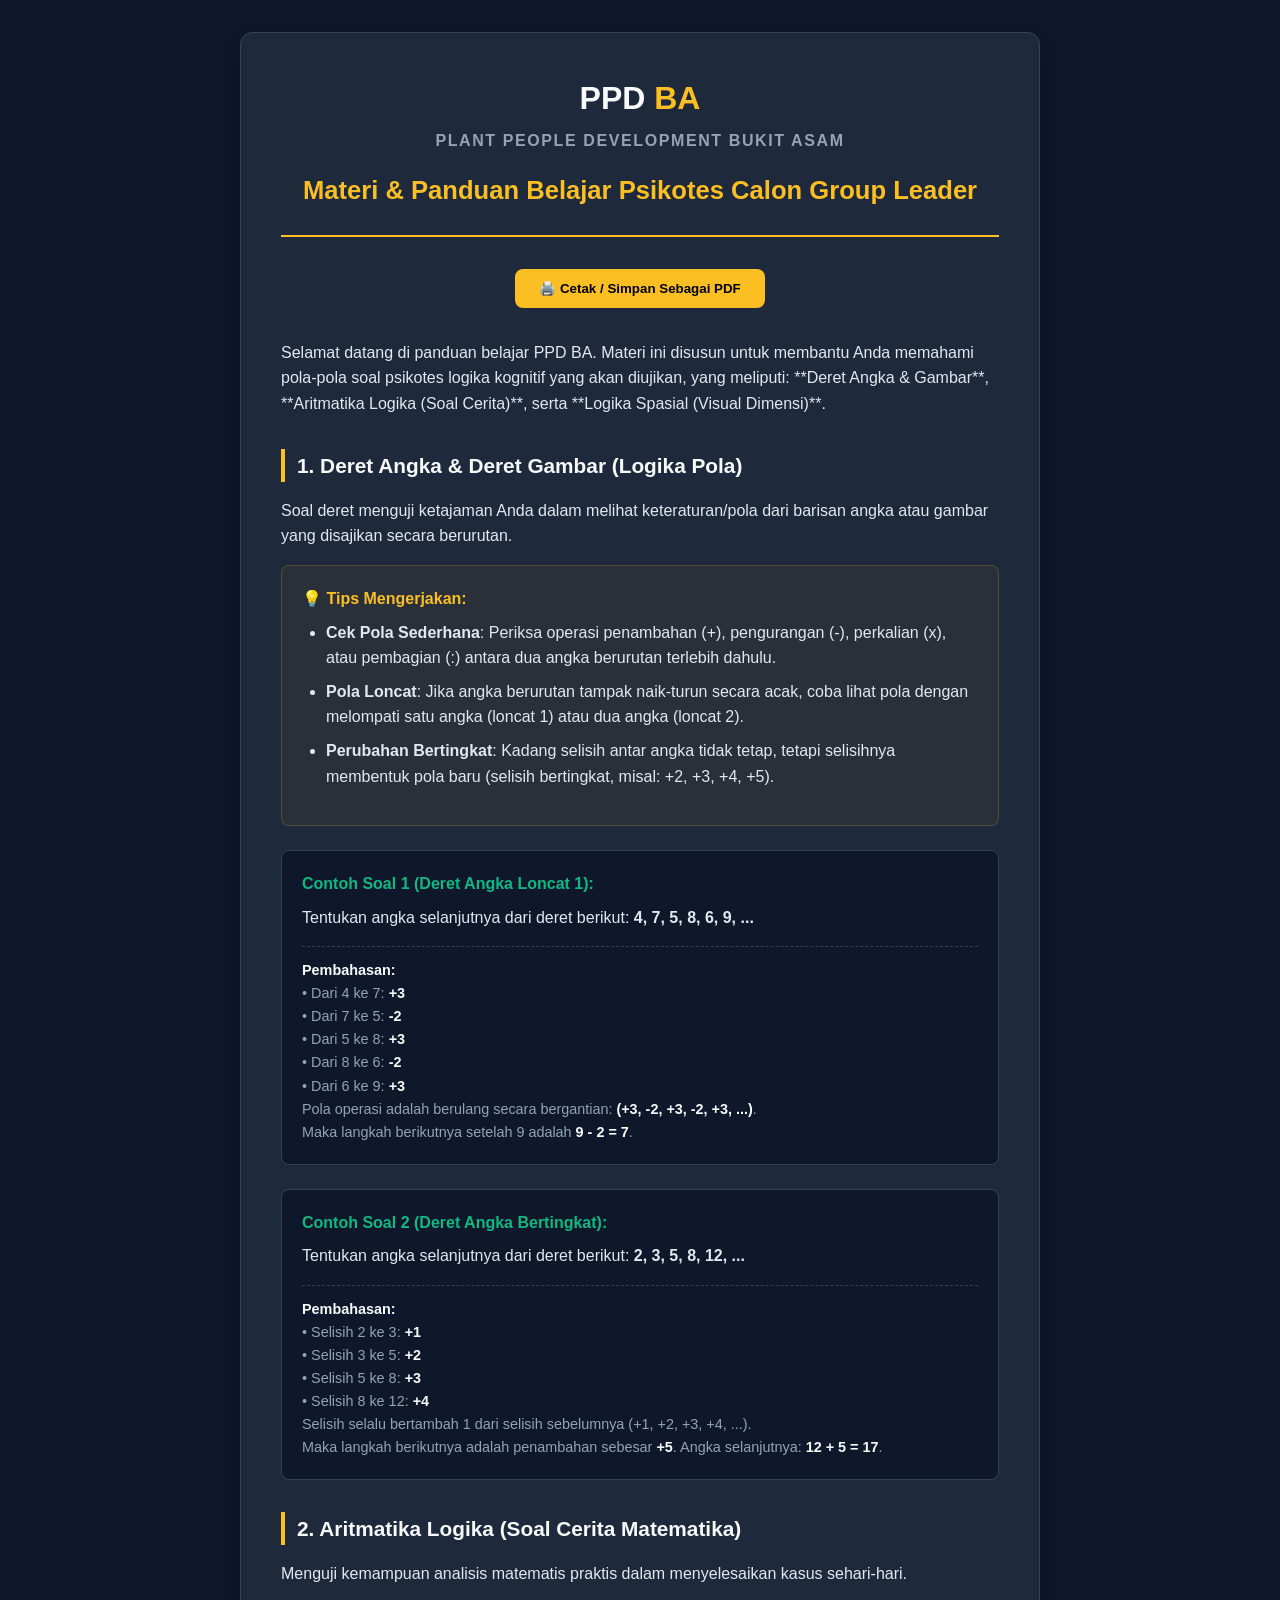
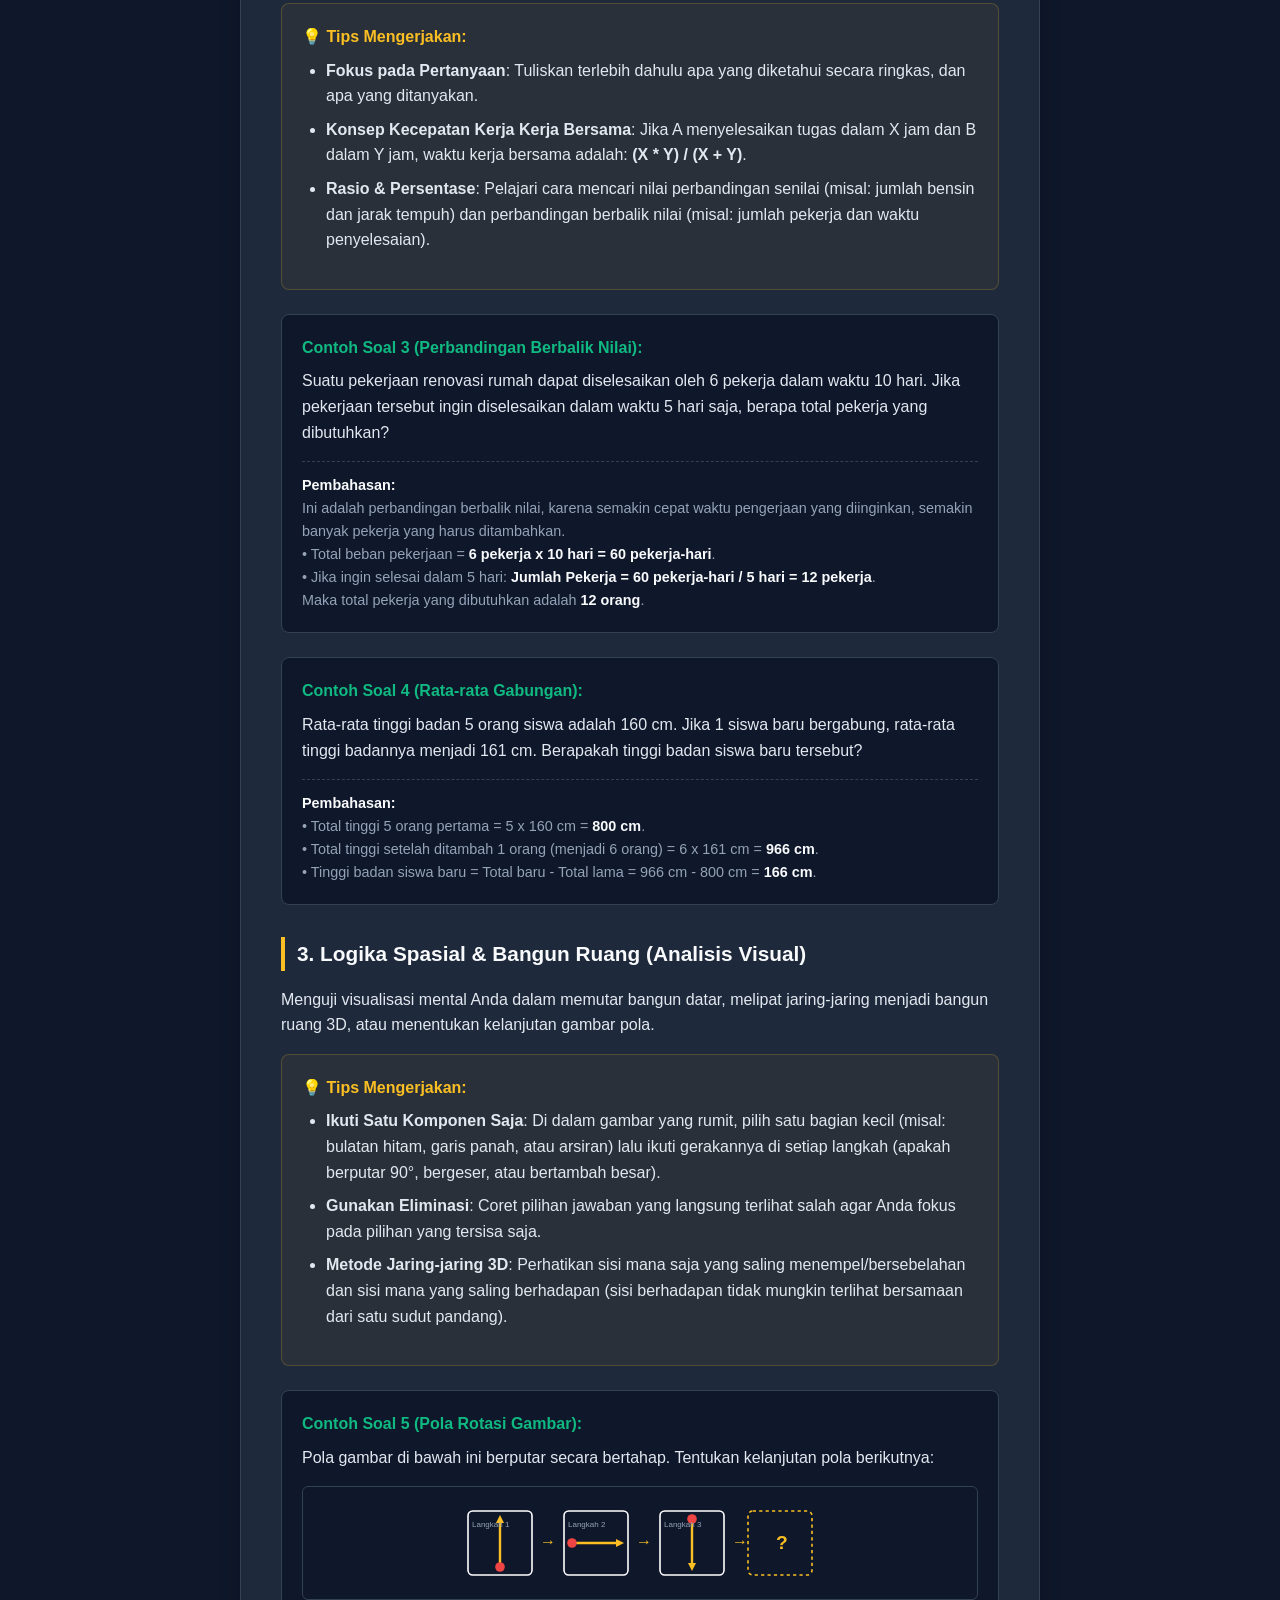
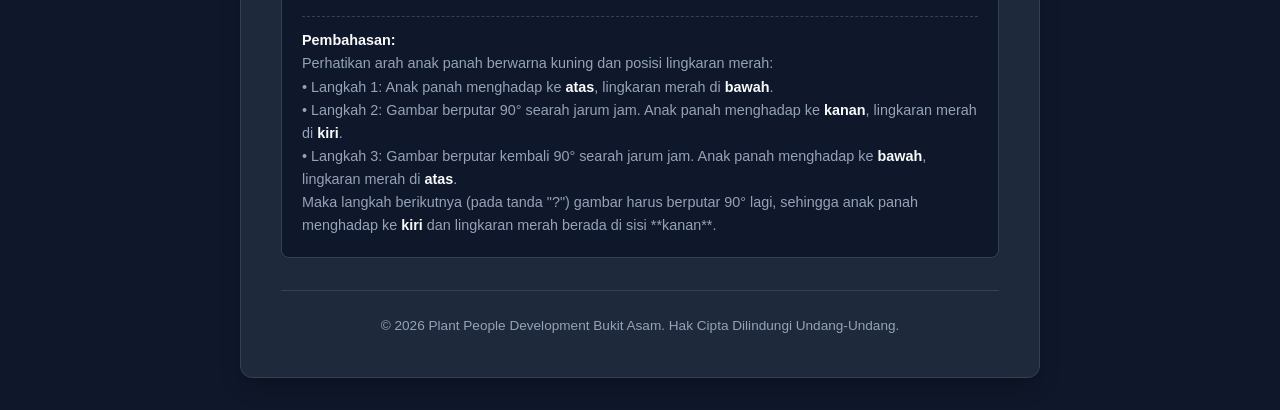
==== panduan.html @ b7e4a968 "Create panduan.html study guide and link it on the login page" ====
<!DOCTYPE html>
<html lang="id">
<head>
  <meta charset="UTF-8">
  <meta name="viewport" content="width=device-width, initial-scale=1.0">
  <title>Materi & Panduan Belajar Psikotes Online - PPD BA</title>
  <style>
    :root {
      --primary: #0f172a;
      --secondary: #1e293b;
      --accent: #fbbf24;
      --text: #f8fafc;
      --text-muted: #94a3b8;
      --border: #334155;
      --success: #10b981;
    }

    * {
      margin: 0;
      padding: 0;
      box-sizing: border-box;
    }

    body {
      font-family: 'Segoe UI', Tahoma, Geneva, Verdana, sans-serif;
      background-color: var(--primary);
      color: var(--text);
      line-height: 1.6;
      padding: 2rem 1rem;
    }

    .container {
      max-width: 800px;
      margin: 0 auto;
      background-color: var(--secondary);
      border: 1px solid var(--border);
      border-radius: 12px;
      padding: 2.5rem;
      box-shadow: 0 10px 25px -5px rgba(0, 0, 0, 0.3);
    }

    .header {
      text-align: center;
      border-bottom: 2px solid var(--accent);
      padding-bottom: 1.5rem;
      margin-bottom: 2rem;
    }

    .logo-text {
      font-size: 2rem;
      font-weight: 800;
      color: var(--text);
      margin-bottom: 0.25rem;
    }

    .logo-text span {
      color: var(--accent);
    }

    .subtitle {
      font-size: 1rem;
      color: var(--text-muted);
      text-transform: uppercase;
      letter-spacing: 0.1em;
      font-weight: 600;
    }

    h1 {
      font-size: 1.6rem;
      margin-top: 1rem;
      color: var(--accent);
    }

    h2 {
      font-size: 1.3rem;
      margin-top: 2rem;
      margin-bottom: 1rem;
      border-left: 4px solid var(--accent);
      padding-left: 0.75rem;
      color: var(--text);
    }

    p {
      margin-bottom: 1rem;
      color: #e2e8f0;
    }

    .btn-print {
      display: inline-flex;
      align-items: center;
      justify-content: center;
      background-color: var(--accent);
      color: #000;
      font-weight: bold;
      padding: 0.75rem 1.5rem;
      border-radius: 8px;
      border: none;
      cursor: pointer;
      text-decoration: none;
      margin-bottom: 2rem;
      transition: background-color 0.2s;
    }

    .btn-print:hover {
      background-color: #f59e0b;
    }

    .tips-box {
      background-color: rgba(251, 191, 36, 0.05);
      border: 1px solid rgba(251, 191, 36, 0.2);
      border-radius: 8px;
      padding: 1.25rem;
      margin-bottom: 1.5rem;
    }

    .tips-title {
      font-weight: bold;
      color: var(--accent);
      margin-bottom: 0.5rem;
      display: flex;
      align-items: center;
      gap: 0.5rem;
    }

    .example-box {
      background-color: var(--primary);
      border: 1px solid var(--border);
      border-radius: 8px;
      padding: 1.25rem;
      margin-bottom: 1.5rem;
    }

    .example-title {
      font-weight: bold;
      color: var(--success);
      margin-bottom: 0.5rem;
    }

    .explanation {
      margin-top: 0.75rem;
      padding-top: 0.75rem;
      border-top: 1px dashed var(--border);
      color: var(--text-muted);
      font-size: 0.9rem;
    }

    .explanation strong {
      color: var(--text);
    }

    ul, ol {
      margin-bottom: 1rem;
      padding-left: 1.5rem;
      color: #e2e8f0;
    }

    li {
      margin-bottom: 0.5rem;
    }

    .svg-container {
      display: flex;
      justify-content: center;
      background-color: #0f172a;
      padding: 1rem;
      border-radius: 6px;
      border: 1px solid var(--border);
      margin: 1rem 0;
    }

    /* Print Styles */
    @media print {
      body {
        background-color: #fff;
        color: #000;
        padding: 0;
      }

      .container {
        border: none;
        box-shadow: none;
        padding: 0;
        background-color: #fff;
        max-width: 100%;
      }

      .btn-print {
        display: none;
      }

      h1, h2 {
        color: #000;
        page-break-after: avoid;
      }

      p, li {
        color: #333;
      }

      .tips-box {
        background-color: #f8f9fa;
        border: 1px solid #dee2e6;
      }

      .example-box {
        background-color: #fff;
        border: 1px solid #dee2e6;
        page-break-inside: avoid;
      }

      .explanation {
        color: #495057;
        border-top: 1px dashed #dee2e6;
      }

      .explanation strong {
        color: #000;
      }

      .svg-container {
        background-color: #f8f9fa;
        border: 1px solid #dee2e6;
      }
    }
  </style>
</head>
<body>

  <div class="container">
    <div class="header">
      <div class="logo-text">PPD <span>BA</span></div>
      <div class="subtitle">Plant People Development Bukit Asam</div>
      <h1>Materi & Panduan Belajar Psikotes Calon Group Leader</h1>
    </div>

    <div style="text-align: center;" class="no-print">
      <button class="btn-print" onclick="window.print()">🖨️ Cetak / Simpan Sebagai PDF</button>
    </div>

    <p>Selamat datang di panduan belajar PPD BA. Materi ini disusun untuk membantu Anda memahami pola-pola soal psikotes logika kognitif yang akan diujikan, yang meliputi: **Deret Angka & Gambar**, **Aritmatika Logika (Soal Cerita)**, serta **Logika Spasial (Visual Dimensi)**.</p>

    <!-- SECTION 1 -->
    <h2>1. Deret Angka & Deret Gambar (Logika Pola)</h2>
    <p>Soal deret menguji ketajaman Anda dalam melihat keteraturan/pola dari barisan angka atau gambar yang disajikan secara berurutan.</p>
    
    <div class="tips-box">
      <div class="tips-title">💡 Tips Mengerjakan:</div>
      <ul>
        <li><strong>Cek Pola Sederhana</strong>: Periksa operasi penambahan (+), pengurangan (-), perkalian (x), atau pembagian (:) antara dua angka berurutan terlebih dahulu.</li>
        <li><strong>Pola Loncat</strong>: Jika angka berurutan tampak naik-turun secara acak, coba lihat pola dengan melompati satu angka (loncat 1) atau dua angka (loncat 2).</li>
        <li><strong>Perubahan Bertingkat</strong>: Kadang selisih antar angka tidak tetap, tetapi selisihnya membentuk pola baru (selisih bertingkat, misal: +2, +3, +4, +5).</li>
      </ul>
    </div>

    <div class="example-box">
      <div class="example-title">Contoh Soal 1 (Deret Angka Loncat 1):</div>
      <p>Tentukan angka selanjutnya dari deret berikut: <strong>4, 7, 5, 8, 6, 9, ...</strong></p>
      <div class="explanation">
        <strong>Pembahasan:</strong><br>
        • Dari 4 ke 7: <strong>+3</strong><br>
        • Dari 7 ke 5: <strong>-2</strong><br>
        • Dari 5 ke 8: <strong>+3</strong><br>
        • Dari 8 ke 6: <strong>-2</strong><br>
        • Dari 6 ke 9: <strong>+3</strong><br>
        Pola operasi adalah berulang secara bergantian: <strong>(+3, -2, +3, -2, +3, ...)</strong>.<br>
        Maka langkah berikutnya setelah 9 adalah <strong>9 - 2 = 7</strong>.
      </div>
    </div>

    <div class="example-box">
      <div class="example-title">Contoh Soal 2 (Deret Angka Bertingkat):</div>
      <p>Tentukan angka selanjutnya dari deret berikut: <strong>2, 3, 5, 8, 12, ...</strong></p>
      <div class="explanation">
        <strong>Pembahasan:</strong><br>
        • Selisih 2 ke 3: <strong>+1</strong><br>
        • Selisih 3 ke 5: <strong>+2</strong><br>
        • Selisih 5 ke 8: <strong>+3</strong><br>
        • Selisih 8 ke 12: <strong>+4</strong><br>
        Selisih selalu bertambah 1 dari selisih sebelumnya (+1, +2, +3, +4, ...).<br>
        Maka langkah berikutnya adalah penambahan sebesar <strong>+5</strong>. Angka selanjutnya: <strong>12 + 5 = 17</strong>.
      </div>
    </div>

    <!-- SECTION 2 -->
    <h2>2. Aritmatika Logika (Soal Cerita Matematika)</h2>
    <p>Menguji kemampuan analisis matematis praktis dalam menyelesaikan kasus sehari-hari.</p>

    <div class="tips-box">
      <div class="tips-title">💡 Tips Mengerjakan:</div>
      <ul>
        <li><strong>Fokus pada Pertanyaan</strong>: Tuliskan terlebih dahulu apa yang diketahui secara ringkas, dan apa yang ditanyakan.</li>
        <li><strong>Konsep Kecepatan Kerja Kerja Bersama</strong>: Jika A menyelesaikan tugas dalam X jam dan B dalam Y jam, waktu kerja bersama adalah: <strong>(X * Y) / (X + Y)</strong>.</li>
        <li><strong>Rasio & Persentase</strong>: Pelajari cara mencari nilai perbandingan senilai (misal: jumlah bensin dan jarak tempuh) dan perbandingan berbalik nilai (misal: jumlah pekerja dan waktu penyelesaian).</li>
      </ul>
    </div>

    <div class="example-box">
      <div class="example-title">Contoh Soal 3 (Perbandingan Berbalik Nilai):</div>
      <p>Suatu pekerjaan renovasi rumah dapat diselesaikan oleh 6 pekerja dalam waktu 10 hari. Jika pekerjaan tersebut ingin diselesaikan dalam waktu 5 hari saja, berapa total pekerja yang dibutuhkan?</p>
      <div class="explanation">
        <strong>Pembahasan:</strong><br>
        Ini adalah perbandingan berbalik nilai, karena semakin cepat waktu pengerjaan yang diinginkan, semakin banyak pekerja yang harus ditambahkan.<br>
        • Total beban pekerjaan = <strong>6 pekerja x 10 hari = 60 pekerja-hari</strong>.<br>
        • Jika ingin selesai dalam 5 hari: <strong>Jumlah Pekerja = 60 pekerja-hari / 5 hari = 12 pekerja</strong>.<br>
        Maka total pekerja yang dibutuhkan adalah <strong>12 orang</strong>.
      </div>
    </div>

    <div class="example-box">
      <div class="example-title">Contoh Soal 4 (Rata-rata Gabungan):</div>
      <p>Rata-rata tinggi badan 5 orang siswa adalah 160 cm. Jika 1 siswa baru bergabung, rata-rata tinggi badannya menjadi 161 cm. Berapakah tinggi badan siswa baru tersebut?</p>
      <div class="explanation">
        <strong>Pembahasan:</strong><br>
        • Total tinggi 5 orang pertama = 5 x 160 cm = <strong>800 cm</strong>.<br>
        • Total tinggi setelah ditambah 1 orang (menjadi 6 orang) = 6 x 161 cm = <strong>966 cm</strong>.<br>
        • Tinggi badan siswa baru = Total baru - Total lama = 966 cm - 800 cm = <strong>166 cm</strong>.
      </div>
    </div>

    <!-- SECTION 3 -->
    <h2>3. Logika Spasial & Bangun Ruang (Analisis Visual)</h2>
    <p>Menguji visualisasi mental Anda dalam memutar bangun datar, melipat jaring-jaring menjadi bangun ruang 3D, atau menentukan kelanjutan gambar pola.</p>

    <div class="tips-box">
      <div class="tips-title">💡 Tips Mengerjakan:</div>
      <ul>
        <li><strong>Ikuti Satu Komponen Saja</strong>: Di dalam gambar yang rumit, pilih satu bagian kecil (misal: bulatan hitam, garis panah, atau arsiran) lalu ikuti gerakannya di setiap langkah (apakah berputar 90°, bergeser, atau bertambah besar).</li>
        <li><strong>Gunakan Eliminasi</strong>: Coret pilihan jawaban yang langsung terlihat salah agar Anda fokus pada pilihan yang tersisa saja.</li>
        <li><strong>Metode Jaring-jaring 3D</strong>: Perhatikan sisi mana saja yang saling menempel/bersebelahan dan sisi mana yang saling berhadapan (sisi berhadapan tidak mungkin terlihat bersamaan dari satu sudut pandang).</li>
      </ul>
    </div>

    <div class="example-box">
      <div class="example-title">Contoh Soal 5 (Pola Rotasi Gambar):</div>
      <p>Pola gambar di bawah ini berputar secara bertahap. Tentukan kelanjutan pola berikutnya:</p>
      <div class="svg-container">
        <!-- SVG Pola Spasial Rantai Contoh -->
        <svg xmlns="http://www.w3.org/2000/svg" viewBox="0 0 450 100" width="100%" height="80">
          <!-- Step 1 -->
          <g transform="translate(10, 10)">
            <rect width="80" height="80" fill="none" stroke="#fff" stroke-width="2" rx="6"/>
            <line x1="40" y1="10" x2="40" y2="70" stroke="#fbbf24" stroke-width="3"/>
            <polygon points="40,5 35,15 45,15" fill="#fbbf24"/>
            <circle cx="40" cy="70" r="6" fill="#ef4444"/>
            <text x="5" y="20" fill="#94a3b8" font-size="10">Langkah 1</text>
          </g>
          <!-- Panah -->
          <text x="100" y="55" fill="#fbbf24" font-size="20" font-weight="bold">→</text>
          <!-- Step 2 (Rotated 90 deg clockwise) -->
          <g transform="translate(130, 10)">
            <rect width="80" height="80" fill="none" stroke="#fff" stroke-width="2" rx="6"/>
            <line x1="70" y1="40" x2="10" y2="40" stroke="#fbbf24" stroke-width="3"/>
            <polygon points="75,40 65,35 65,45" fill="#fbbf24"/>
            <circle cx="10" cy="40" r="6" fill="#ef4444"/>
            <text x="5" y="20" fill="#94a3b8" font-size="10">Langkah 2</text>
          </g>
          <!-- Panah -->
          <text x="220" y="55" fill="#fbbf24" font-size="20" font-weight="bold">→</text>
          <!-- Step 3 (Rotated 180 deg) -->
          <g transform="translate(250, 10)">
            <rect width="80" height="80" fill="none" stroke="#fff" stroke-width="2" rx="6"/>
            <line x1="40" y1="70" x2="40" y2="10" stroke="#fbbf24" stroke-width="3"/>
            <polygon points="40,75 35,65 45,65" fill="#fbbf24"/>
            <circle cx="40" cy="10" r="6" fill="#ef4444"/>
            <text x="5" y="20" fill="#94a3b8" font-size="10">Langkah 3</text>
          </g>
          <!-- Panah -->
          <text x="340" y="55" fill="#fbbf24" font-size="20" font-weight="bold">→</text>
          <!-- Target (?) -->
          <g transform="translate(360, 10)">
            <rect width="80" height="80" fill="none" stroke="#fbbf24" stroke-width="2" rx="6" stroke-dasharray="4"/>
            <text x="35" y="48" fill="#fbbf24" font-size="24" font-weight="bold">?</text>
          </g>
        </svg>
      </div>
      <div class="explanation">
        <strong>Pembahasan:</strong><br>
        Perhatikan arah anak panah berwarna kuning dan posisi lingkaran merah:<br>
        • Langkah 1: Anak panah menghadap ke <strong>atas</strong>, lingkaran merah di <strong>bawah</strong>.<br>
        • Langkah 2: Gambar berputar 90° searah jarum jam. Anak panah menghadap ke <strong>kanan</strong>, lingkaran merah di <strong>kiri</strong>.<br>
        • Langkah 3: Gambar berputar kembali 90° searah jarum jam. Anak panah menghadap ke <strong>bawah</strong>, lingkaran merah di <strong>atas</strong>.<br>
        Maka langkah berikutnya (pada tanda "?") gambar harus berputar 90° lagi, sehingga anak panah menghadap ke <strong>kiri</strong> dan lingkaran merah berada di sisi **kanan**.
      </div>
    </div>

    <!-- CLOSING NOTE -->
    <div style="border-top: 1px solid var(--border); padding-top: 1.5rem; margin-top: 2rem; text-align: center; font-size: 0.85rem; color: var(--text-muted);">
      © 2026 Plant People Development Bukit Asam. Hak Cipta Dilindungi Undang-Undang.
    </div>
  </div>

</body>
</html>
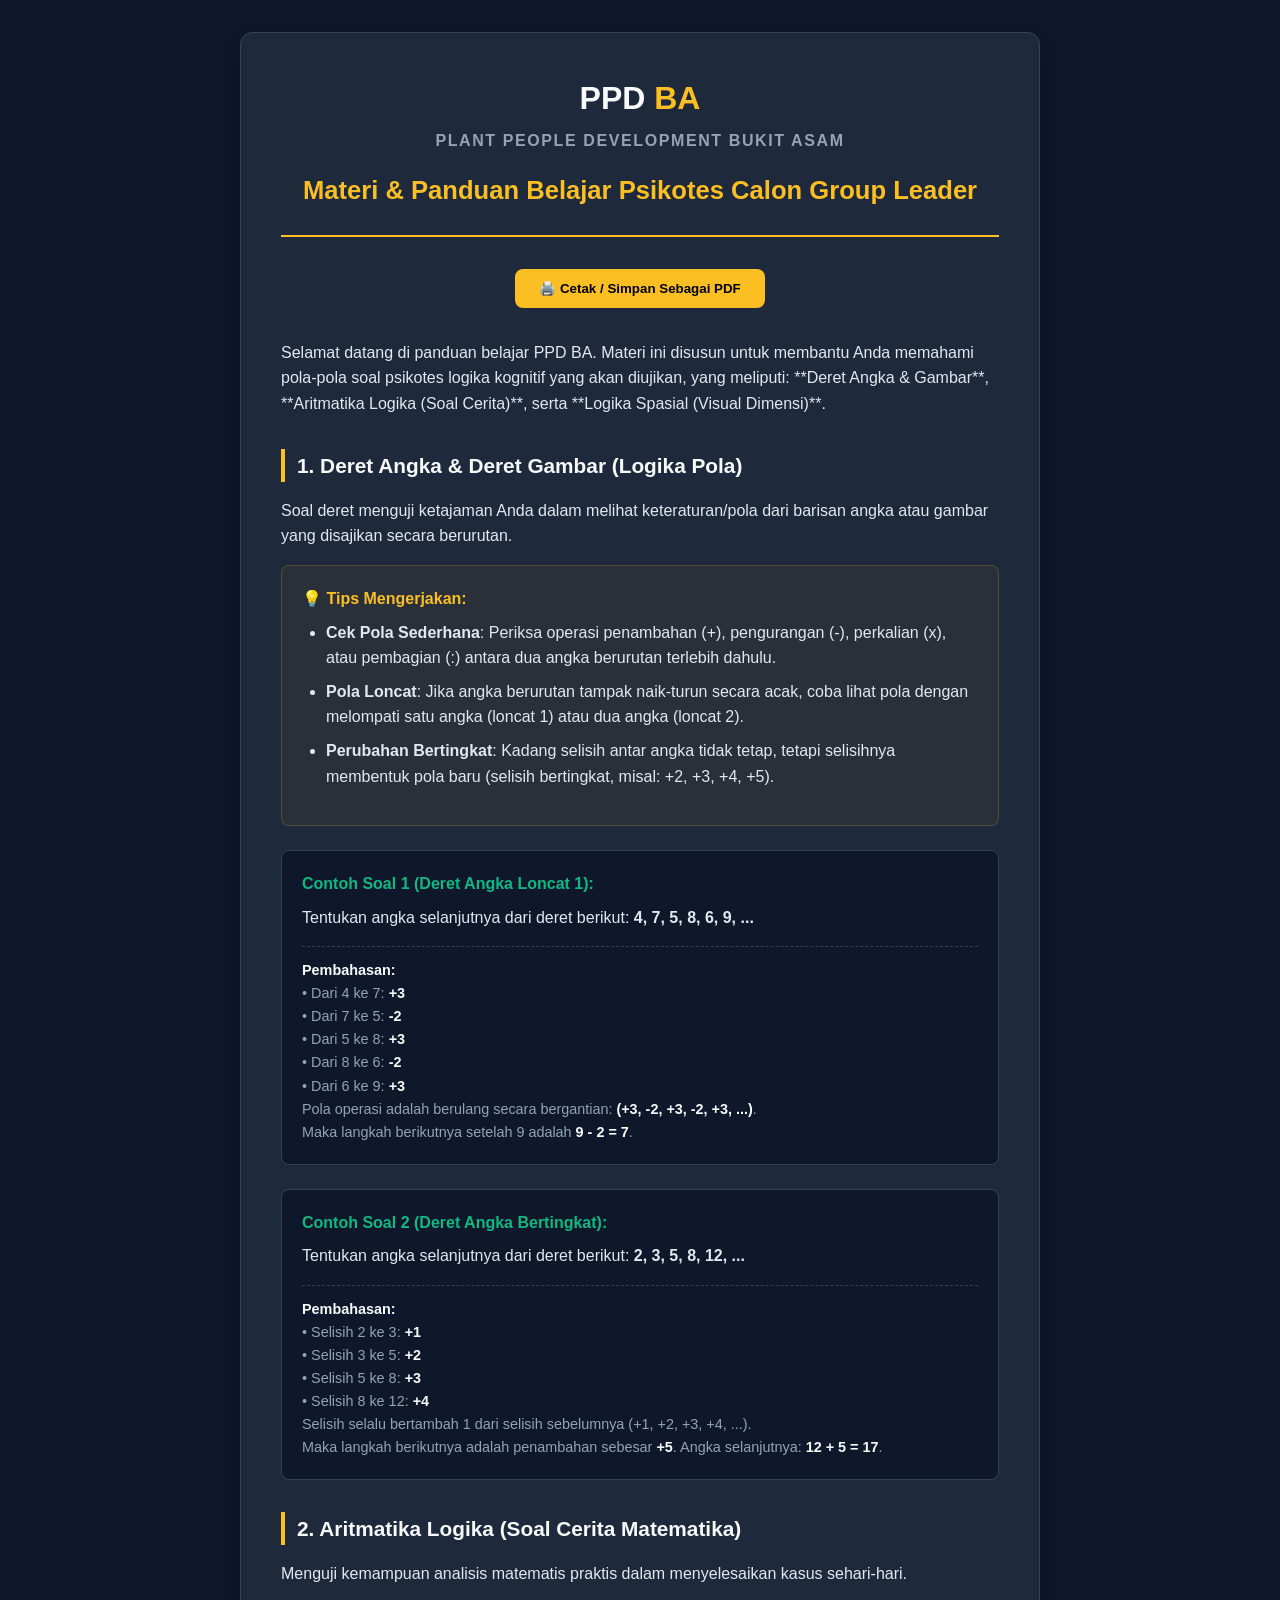
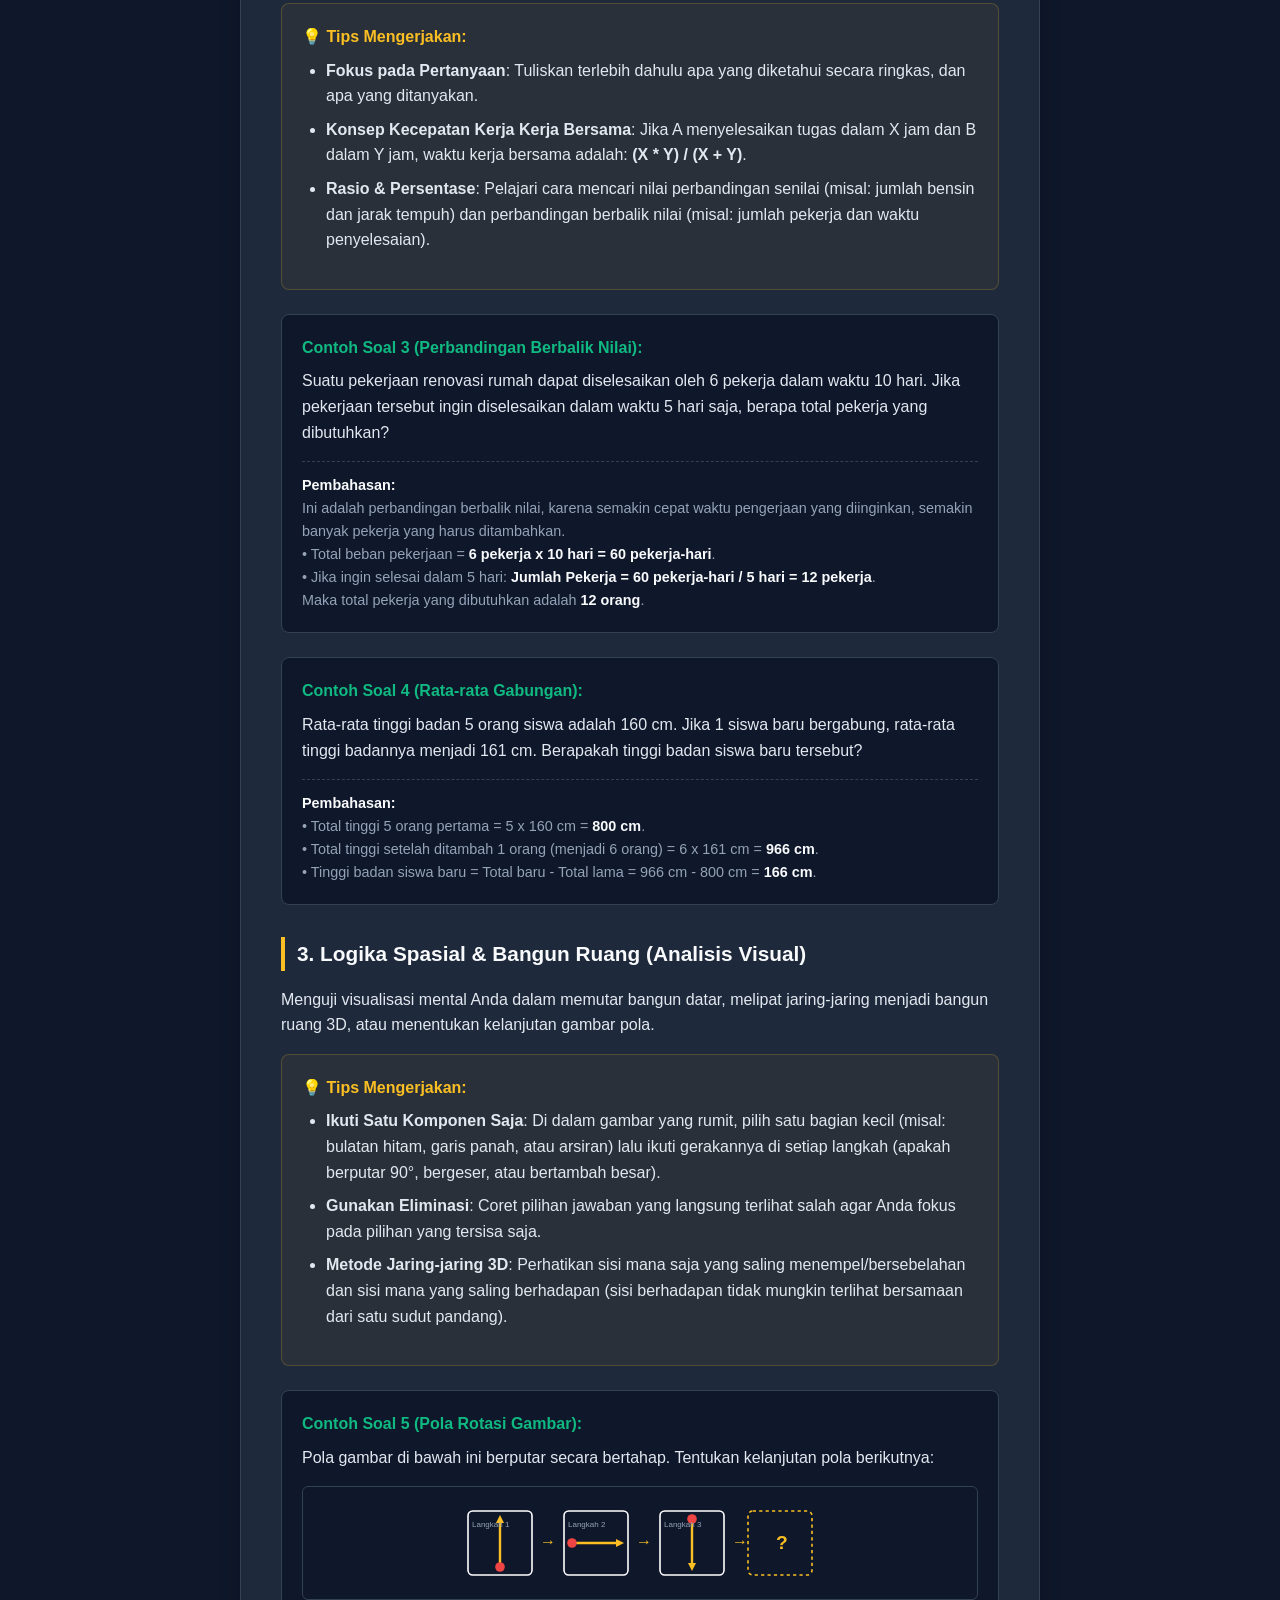
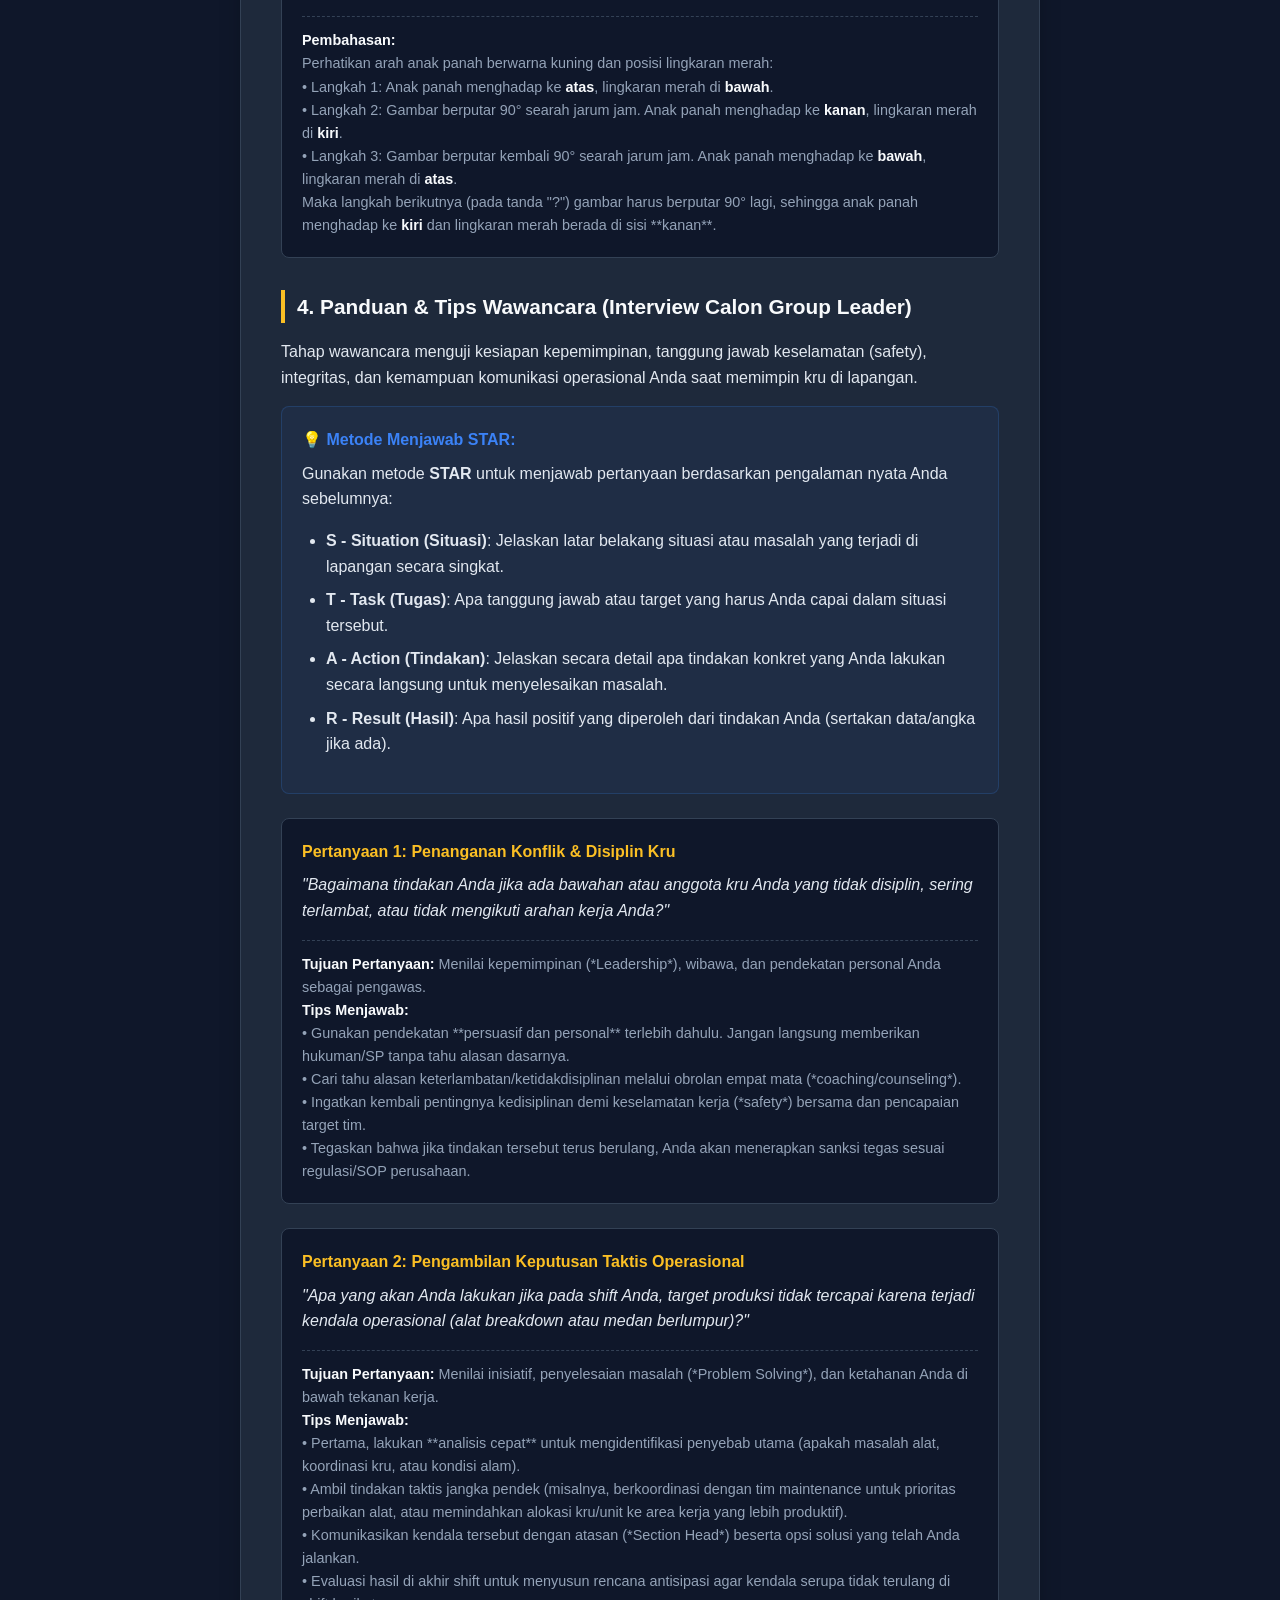
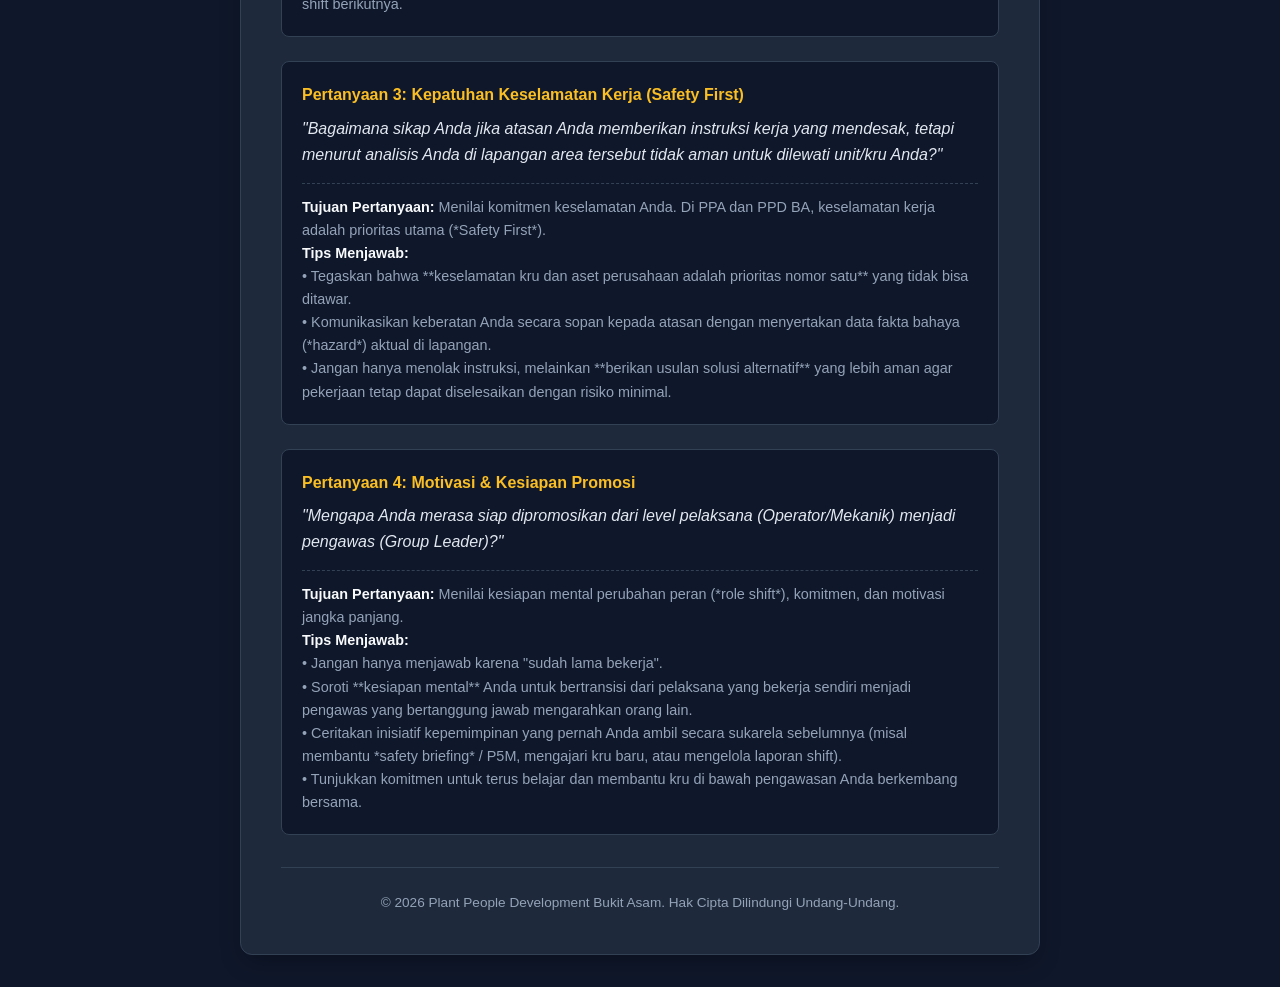
==== commit ec349082: "Add Section 4 for interview preparation tips and STAR method to panduan.html" ====
--- a/panduan.html
+++ b/panduan.html
@@ -383,6 +383,72 @@
       </div>
     </div>
 
+    <!-- SECTION 4 -->
+    <h2>4. Panduan & Tips Wawancara (Interview Calon Group Leader)</h2>
+    <p>Tahap wawancara menguji kesiapan kepemimpinan, tanggung jawab keselamatan (safety), integritas, dan kemampuan komunikasi operasional Anda saat memimpin kru di lapangan.</p>
+    
+    <div class="tips-box" style="background-color: rgba(59, 130, 246, 0.05); border: 1px solid rgba(59, 130, 246, 0.2);">
+      <div class="tips-title" style="color: #3b82f6;">💡 Metode Menjawab STAR:</div>
+      <p>Gunakan metode <strong>STAR</strong> untuk menjawab pertanyaan berdasarkan pengalaman nyata Anda sebelumnya:</p>
+      <ul>
+        <li><strong>S - Situation (Situasi)</strong>: Jelaskan latar belakang situasi atau masalah yang terjadi di lapangan secara singkat.</li>
+        <li><strong>T - Task (Tugas)</strong>: Apa tanggung jawab atau target yang harus Anda capai dalam situasi tersebut.</li>
+        <li><strong>A - Action (Tindakan)</strong>: Jelaskan secara detail apa tindakan konkret yang Anda lakukan secara langsung untuk menyelesaikan masalah.</li>
+        <li><strong>R - Result (Hasil)</strong>: Apa hasil positif yang diperoleh dari tindakan Anda (sertakan data/angka jika ada).</li>
+      </ul>
+    </div>
+
+    <div class="example-box">
+      <div class="example-title" style="color: var(--accent);">Pertanyaan 1: Penanganan Konflik & Disiplin Kru</div>
+      <p><em>"Bagaimana tindakan Anda jika ada bawahan atau anggota kru Anda yang tidak disiplin, sering terlambat, atau tidak mengikuti arahan kerja Anda?"</em></p>
+      <div class="explanation">
+        <strong>Tujuan Pertanyaan:</strong> Menilai kepemimpinan (*Leadership*), wibawa, dan pendekatan personal Anda sebagai pengawas.<br>
+        <strong>Tips Menjawab:</strong><br>
+        • Gunakan pendekatan **persuasif dan personal** terlebih dahulu. Jangan langsung memberikan hukuman/SP tanpa tahu alasan dasarnya.<br>
+        • Cari tahu alasan keterlambatan/ketidakdisiplinan melalui obrolan empat mata (*coaching/counseling*).<br>
+        • Ingatkan kembali pentingnya kedisiplinan demi keselamatan kerja (*safety*) bersama dan pencapaian target tim.<br>
+        • Tegaskan bahwa jika tindakan tersebut terus berulang, Anda akan menerapkan sanksi tegas sesuai regulasi/SOP perusahaan.
+      </div>
+    </div>
+
+    <div class="example-box">
+      <div class="example-title" style="color: var(--accent);">Pertanyaan 2: Pengambilan Keputusan Taktis Operasional</div>
+      <p><em>"Apa yang akan Anda lakukan jika pada shift Anda, target produksi tidak tercapai karena terjadi kendala operasional (alat breakdown atau medan berlumpur)?"</em></p>
+      <div class="explanation">
+        <strong>Tujuan Pertanyaan:</strong> Menilai inisiatif, penyelesaian masalah (*Problem Solving*), dan ketahanan Anda di bawah tekanan kerja.<br>
+        <strong>Tips Menjawab:</strong><br>
+        • Pertama, lakukan **analisis cepat** untuk mengidentifikasi penyebab utama (apakah masalah alat, koordinasi kru, atau kondisi alam).<br>
+        • Ambil tindakan taktis jangka pendek (misalnya, berkoordinasi dengan tim maintenance untuk prioritas perbaikan alat, atau memindahkan alokasi kru/unit ke area kerja yang lebih produktif).<br>
+        • Komunikasikan kendala tersebut dengan atasan (*Section Head*) beserta opsi solusi yang telah Anda jalankan.<br>
+        • Evaluasi hasil di akhir shift untuk menyusun rencana antisipasi agar kendala serupa tidak terulang di shift berikutnya.
+      </div>
+    </div>
+
+    <div class="example-box">
+      <div class="example-title" style="color: var(--accent);">Pertanyaan 3: Kepatuhan Keselamatan Kerja (Safety First)</div>
+      <p><em>"Bagaimana sikap Anda jika atasan Anda memberikan instruksi kerja yang mendesak, tetapi menurut analisis Anda di lapangan area tersebut tidak aman untuk dilewati unit/kru Anda?"</em></p>
+      <div class="explanation">
+        <strong>Tujuan Pertanyaan:</strong> Menilai komitmen keselamatan Anda. Di PPA dan PPD BA, keselamatan kerja adalah prioritas utama (*Safety First*).<br>
+        <strong>Tips Menjawab:</strong><br>
+        • Tegaskan bahwa **keselamatan kru dan aset perusahaan adalah prioritas nomor satu** yang tidak bisa ditawar.<br>
+        • Komunikasikan keberatan Anda secara sopan kepada atasan dengan menyertakan data fakta bahaya (*hazard*) aktual di lapangan.<br>
+        • Jangan hanya menolak instruksi, melainkan **berikan usulan solusi alternatif** yang lebih aman agar pekerjaan tetap dapat diselesaikan dengan risiko minimal.
+      </div>
+    </div>
+
+    <div class="example-box">
+      <div class="example-title" style="color: var(--accent);">Pertanyaan 4: Motivasi & Kesiapan Promosi</div>
+      <p><em>"Mengapa Anda merasa siap dipromosikan dari level pelaksana (Operator/Mekanik) menjadi pengawas (Group Leader)?"</em></p>
+      <div class="explanation">
+        <strong>Tujuan Pertanyaan:</strong> Menilai kesiapan mental perubahan peran (*role shift*), komitmen, dan motivasi jangka panjang.<br>
+        <strong>Tips Menjawab:</strong><br>
+        • Jangan hanya menjawab karena "sudah lama bekerja".<br>
+        • Soroti **kesiapan mental** Anda untuk bertransisi dari pelaksana yang bekerja sendiri menjadi pengawas yang bertanggung jawab mengarahkan orang lain.<br>
+        • Ceritakan inisiatif kepemimpinan yang pernah Anda ambil secara sukarela sebelumnya (misal membantu *safety briefing* / P5M, mengajari kru baru, atau mengelola laporan shift).<br>
+        • Tunjukkan komitmen untuk terus belajar dan membantu kru di bawah pengawasan Anda berkembang bersama.
+      </div>
+    </div>
+
     <!-- CLOSING NOTE -->
     <div style="border-top: 1px solid var(--border); padding-top: 1.5rem; margin-top: 2rem; text-align: center; font-size: 0.85rem; color: var(--text-muted);">
       © 2026 Plant People Development Bukit Asam. Hak Cipta Dilindungi Undang-Undang.
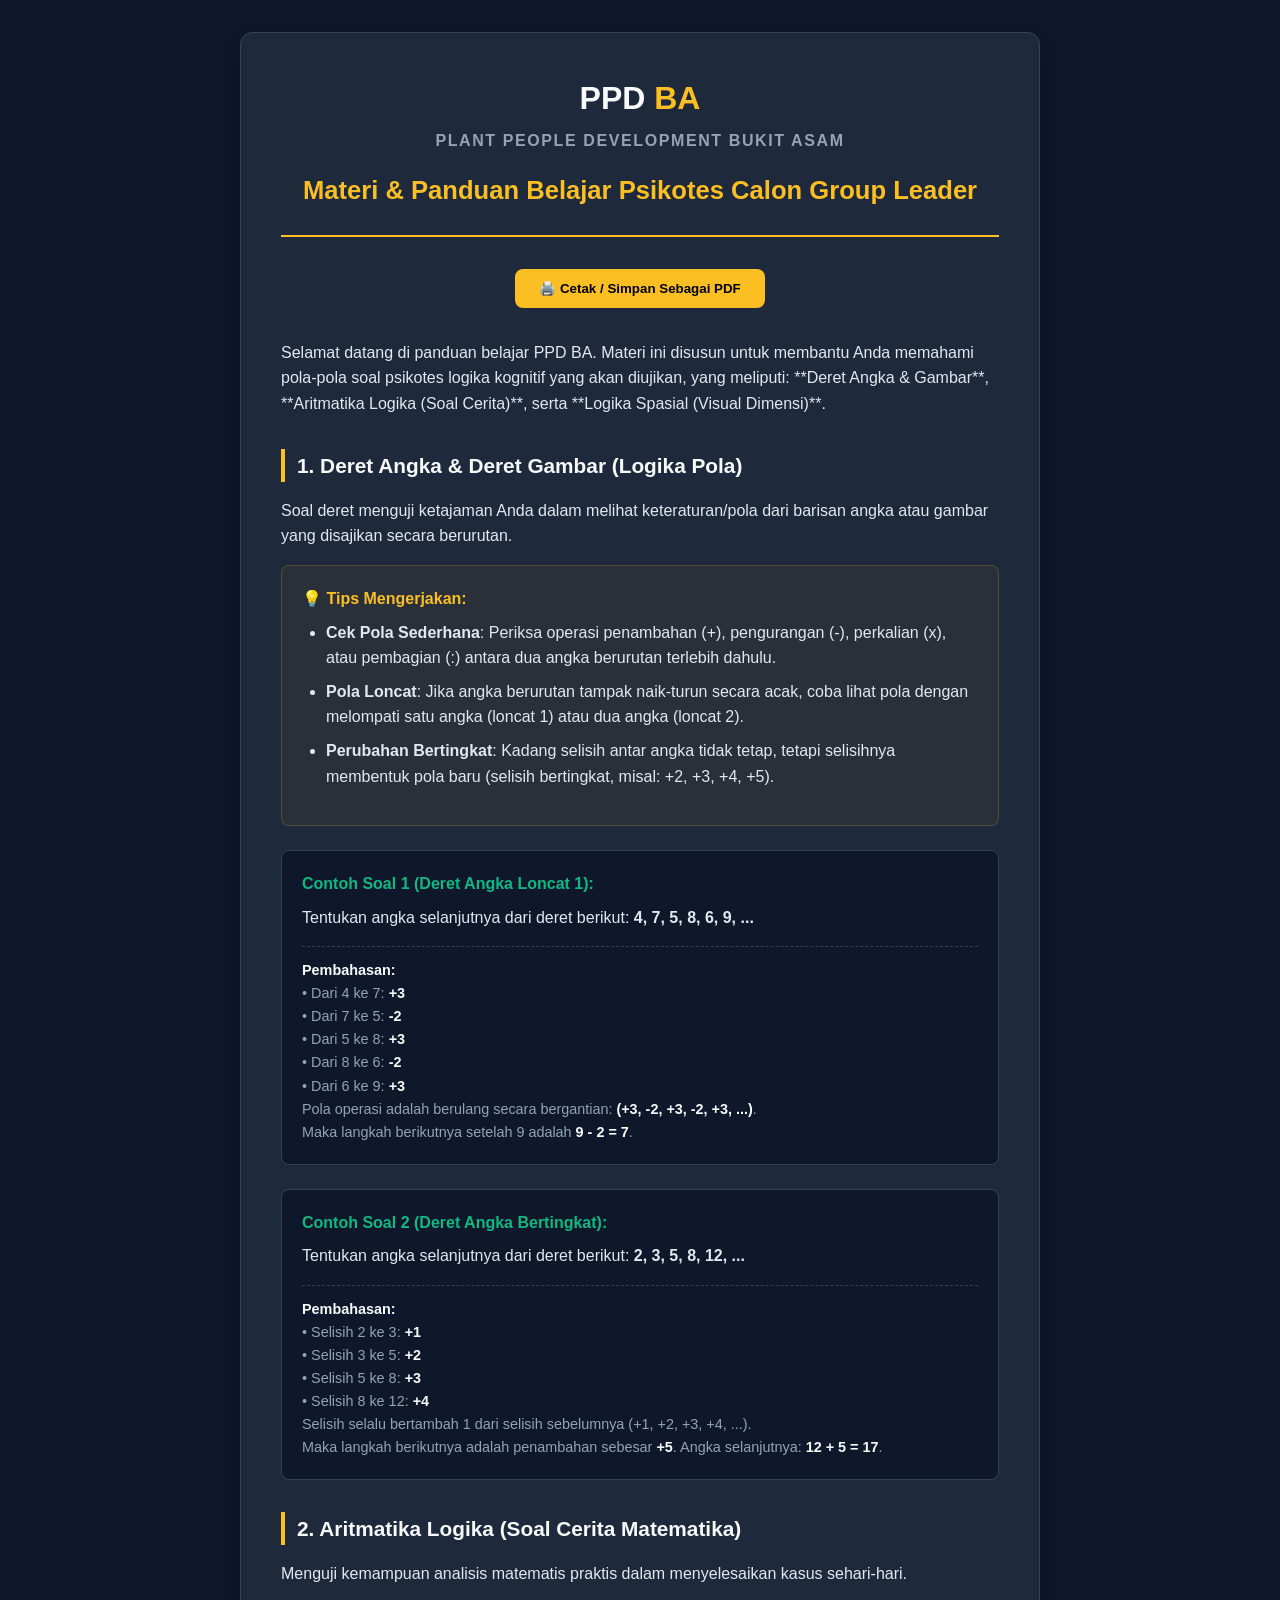
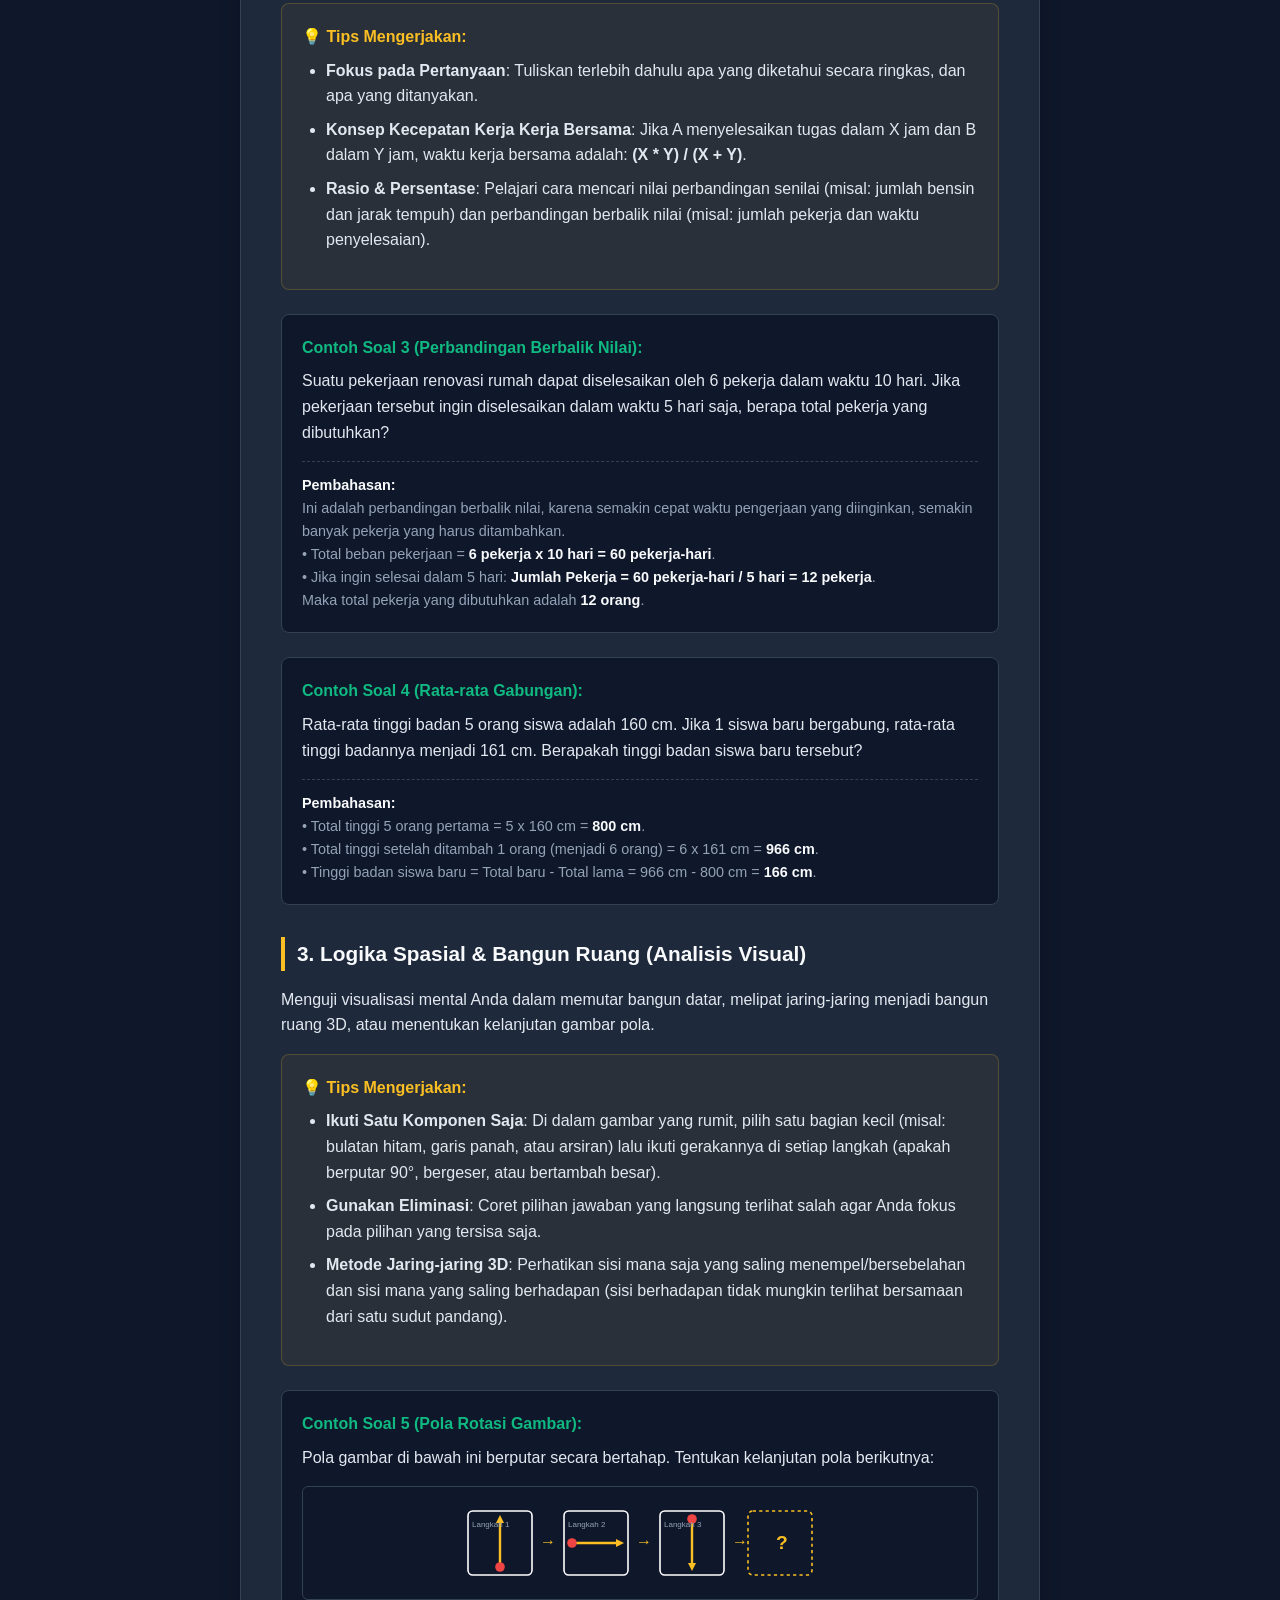
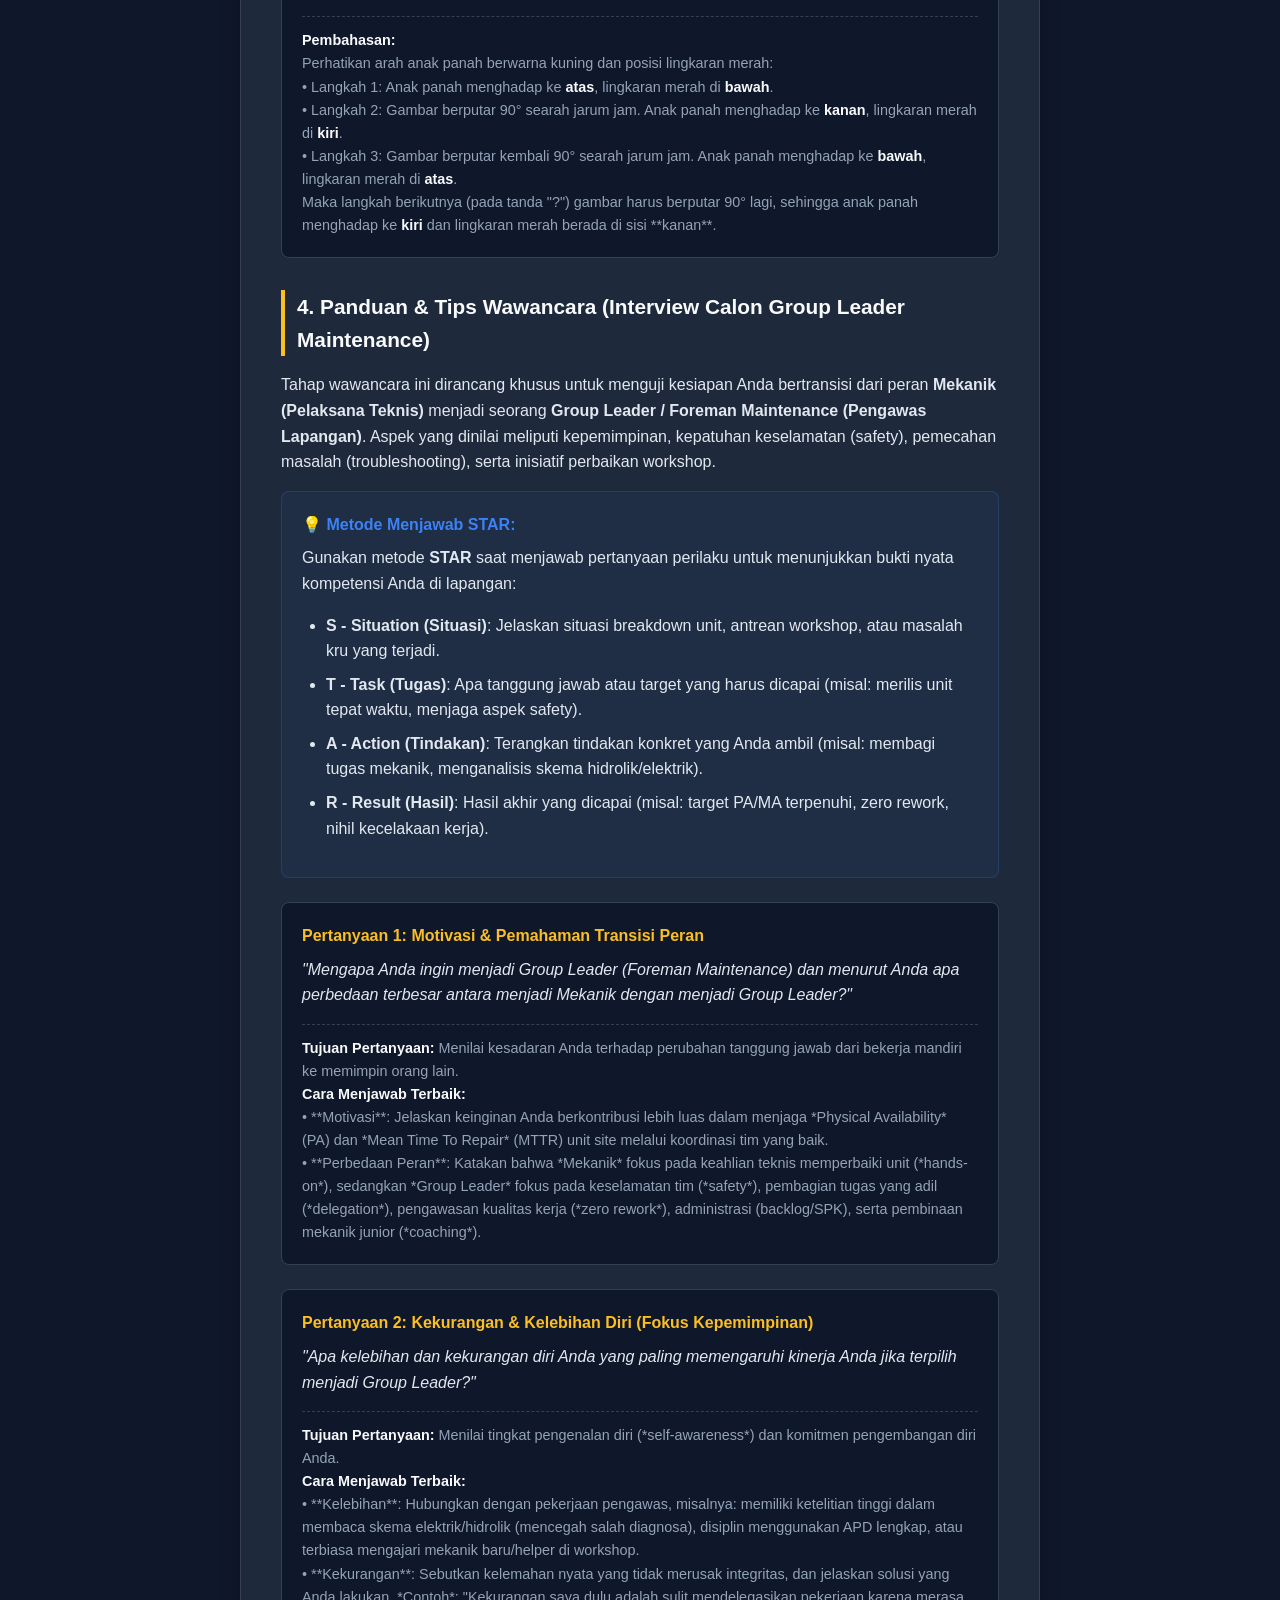
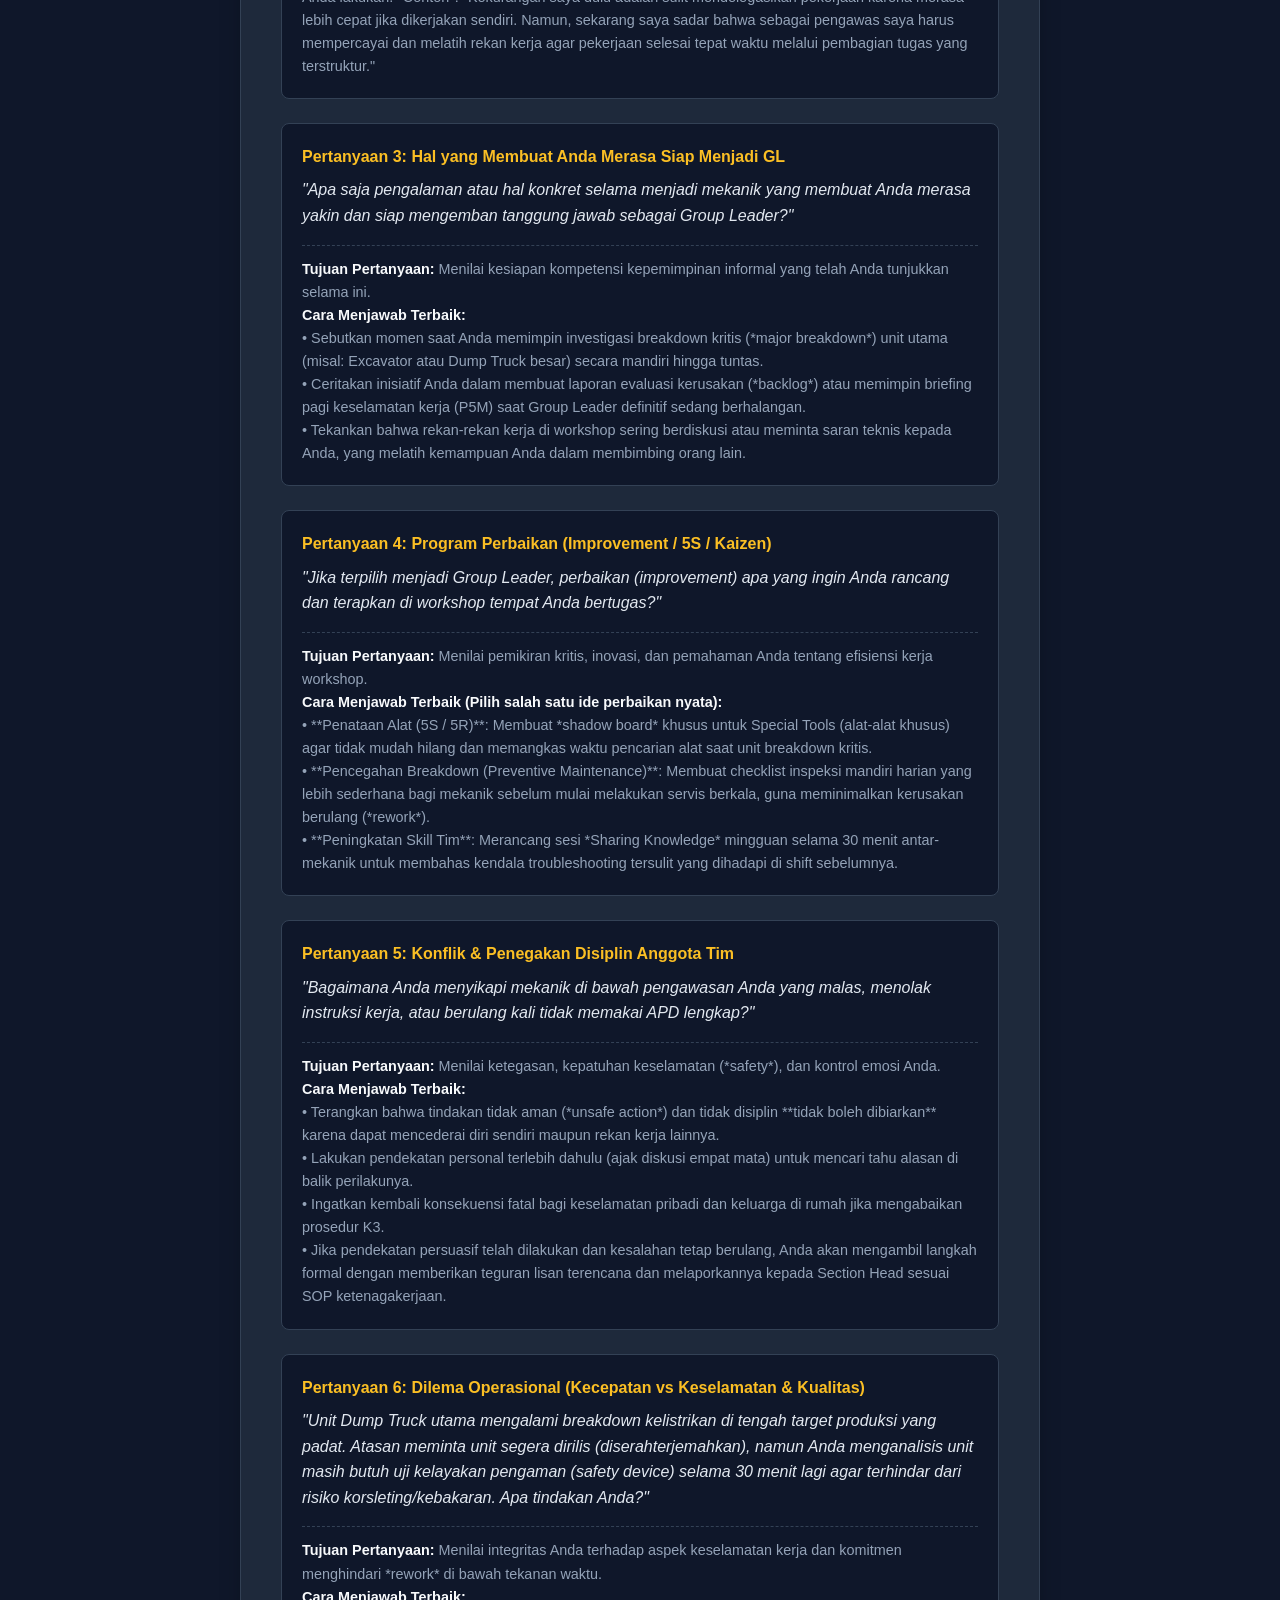
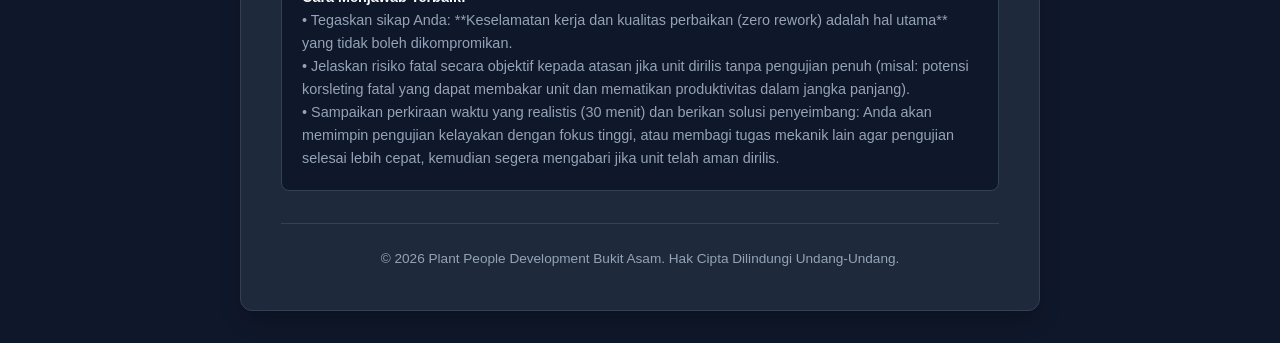
==== commit 09209101: "Tailor interview guide specifically for mechanics transitioning to Group Leader with comprehensive q" ====
--- a/panduan.html
+++ b/panduan.html
@@ -384,68 +384,88 @@
     </div>
 
     <!-- SECTION 4 -->
-    <h2>4. Panduan & Tips Wawancara (Interview Calon Group Leader)</h2>
-    <p>Tahap wawancara menguji kesiapan kepemimpinan, tanggung jawab keselamatan (safety), integritas, dan kemampuan komunikasi operasional Anda saat memimpin kru di lapangan.</p>
+    <h2>4. Panduan & Tips Wawancara (Interview Calon Group Leader Maintenance)</h2>
+    <p>Tahap wawancara ini dirancang khusus untuk menguji kesiapan Anda bertransisi dari peran <strong>Mekanik (Pelaksana Teknis)</strong> menjadi seorang <strong>Group Leader / Foreman Maintenance (Pengawas Lapangan)</strong>. Aspek yang dinilai meliputi kepemimpinan, kepatuhan keselamatan (safety), pemecahan masalah (troubleshooting), serta inisiatif perbaikan workshop.</p>
     
     <div class="tips-box" style="background-color: rgba(59, 130, 246, 0.05); border: 1px solid rgba(59, 130, 246, 0.2);">
       <div class="tips-title" style="color: #3b82f6;">💡 Metode Menjawab STAR:</div>
-      <p>Gunakan metode <strong>STAR</strong> untuk menjawab pertanyaan berdasarkan pengalaman nyata Anda sebelumnya:</p>
+      <p>Gunakan metode <strong>STAR</strong> saat menjawab pertanyaan perilaku untuk menunjukkan bukti nyata kompetensi Anda di lapangan:</p>
       <ul>
-        <li><strong>S - Situation (Situasi)</strong>: Jelaskan latar belakang situasi atau masalah yang terjadi di lapangan secara singkat.</li>
-        <li><strong>T - Task (Tugas)</strong>: Apa tanggung jawab atau target yang harus Anda capai dalam situasi tersebut.</li>
-        <li><strong>A - Action (Tindakan)</strong>: Jelaskan secara detail apa tindakan konkret yang Anda lakukan secara langsung untuk menyelesaikan masalah.</li>
-        <li><strong>R - Result (Hasil)</strong>: Apa hasil positif yang diperoleh dari tindakan Anda (sertakan data/angka jika ada).</li>
+        <li><strong>S - Situation (Situasi)</strong>: Jelaskan situasi breakdown unit, antrean workshop, atau masalah kru yang terjadi.</li>
+        <li><strong>T - Task (Tugas)</strong>: Apa tanggung jawab atau target yang harus dicapai (misal: merilis unit tepat waktu, menjaga aspek safety).</li>
+        <li><strong>A - Action (Tindakan)</strong>: Terangkan tindakan konkret yang Anda ambil (misal: membagi tugas mekanik, menganalisis skema hidrolik/elektrik).</li>
+        <li><strong>R - Result (Hasil)</strong>: Hasil akhir yang dicapai (misal: target PA/MA terpenuhi, zero rework, nihil kecelakaan kerja).</li>
       </ul>
     </div>
 
     <div class="example-box">
-      <div class="example-title" style="color: var(--accent);">Pertanyaan 1: Penanganan Konflik & Disiplin Kru</div>
-      <p><em>"Bagaimana tindakan Anda jika ada bawahan atau anggota kru Anda yang tidak disiplin, sering terlambat, atau tidak mengikuti arahan kerja Anda?"</em></p>
-      <div class="explanation">
-        <strong>Tujuan Pertanyaan:</strong> Menilai kepemimpinan (*Leadership*), wibawa, dan pendekatan personal Anda sebagai pengawas.<br>
-        <strong>Tips Menjawab:</strong><br>
-        • Gunakan pendekatan **persuasif dan personal** terlebih dahulu. Jangan langsung memberikan hukuman/SP tanpa tahu alasan dasarnya.<br>
-        • Cari tahu alasan keterlambatan/ketidakdisiplinan melalui obrolan empat mata (*coaching/counseling*).<br>
-        • Ingatkan kembali pentingnya kedisiplinan demi keselamatan kerja (*safety*) bersama dan pencapaian target tim.<br>
-        • Tegaskan bahwa jika tindakan tersebut terus berulang, Anda akan menerapkan sanksi tegas sesuai regulasi/SOP perusahaan.
-      </div>
-    </div>
-
-    <div class="example-box">
-      <div class="example-title" style="color: var(--accent);">Pertanyaan 2: Pengambilan Keputusan Taktis Operasional</div>
-      <p><em>"Apa yang akan Anda lakukan jika pada shift Anda, target produksi tidak tercapai karena terjadi kendala operasional (alat breakdown atau medan berlumpur)?"</em></p>
-      <div class="explanation">
-        <strong>Tujuan Pertanyaan:</strong> Menilai inisiatif, penyelesaian masalah (*Problem Solving*), dan ketahanan Anda di bawah tekanan kerja.<br>
-        <strong>Tips Menjawab:</strong><br>
-        • Pertama, lakukan **analisis cepat** untuk mengidentifikasi penyebab utama (apakah masalah alat, koordinasi kru, atau kondisi alam).<br>
-        • Ambil tindakan taktis jangka pendek (misalnya, berkoordinasi dengan tim maintenance untuk prioritas perbaikan alat, atau memindahkan alokasi kru/unit ke area kerja yang lebih produktif).<br>
-        • Komunikasikan kendala tersebut dengan atasan (*Section Head*) beserta opsi solusi yang telah Anda jalankan.<br>
-        • Evaluasi hasil di akhir shift untuk menyusun rencana antisipasi agar kendala serupa tidak terulang di shift berikutnya.
-      </div>
-    </div>
-
-    <div class="example-box">
-      <div class="example-title" style="color: var(--accent);">Pertanyaan 3: Kepatuhan Keselamatan Kerja (Safety First)</div>
-      <p><em>"Bagaimana sikap Anda jika atasan Anda memberikan instruksi kerja yang mendesak, tetapi menurut analisis Anda di lapangan area tersebut tidak aman untuk dilewati unit/kru Anda?"</em></p>
-      <div class="explanation">
-        <strong>Tujuan Pertanyaan:</strong> Menilai komitmen keselamatan Anda. Di PPA dan PPD BA, keselamatan kerja adalah prioritas utama (*Safety First*).<br>
-        <strong>Tips Menjawab:</strong><br>
-        • Tegaskan bahwa **keselamatan kru dan aset perusahaan adalah prioritas nomor satu** yang tidak bisa ditawar.<br>
-        • Komunikasikan keberatan Anda secara sopan kepada atasan dengan menyertakan data fakta bahaya (*hazard*) aktual di lapangan.<br>
-        • Jangan hanya menolak instruksi, melainkan **berikan usulan solusi alternatif** yang lebih aman agar pekerjaan tetap dapat diselesaikan dengan risiko minimal.
-      </div>
-    </div>
-
-    <div class="example-box">
-      <div class="example-title" style="color: var(--accent);">Pertanyaan 4: Motivasi & Kesiapan Promosi</div>
-      <p><em>"Mengapa Anda merasa siap dipromosikan dari level pelaksana (Operator/Mekanik) menjadi pengawas (Group Leader)?"</em></p>
-      <div class="explanation">
-        <strong>Tujuan Pertanyaan:</strong> Menilai kesiapan mental perubahan peran (*role shift*), komitmen, dan motivasi jangka panjang.<br>
-        <strong>Tips Menjawab:</strong><br>
-        • Jangan hanya menjawab karena "sudah lama bekerja".<br>
-        • Soroti **kesiapan mental** Anda untuk bertransisi dari pelaksana yang bekerja sendiri menjadi pengawas yang bertanggung jawab mengarahkan orang lain.<br>
-        • Ceritakan inisiatif kepemimpinan yang pernah Anda ambil secara sukarela sebelumnya (misal membantu *safety briefing* / P5M, mengajari kru baru, atau mengelola laporan shift).<br>
-        • Tunjukkan komitmen untuk terus belajar dan membantu kru di bawah pengawasan Anda berkembang bersama.
+      <div class="example-title" style="color: var(--accent);">Pertanyaan 1: Motivasi & Pemahaman Transisi Peran</div>
+      <p><em>"Mengapa Anda ingin menjadi Group Leader (Foreman Maintenance) dan menurut Anda apa perbedaan terbesar antara menjadi Mekanik dengan menjadi Group Leader?"</em></p>
+      <div class="explanation">
+        <strong>Tujuan Pertanyaan:</strong> Menilai kesadaran Anda terhadap perubahan tanggung jawab dari bekerja mandiri ke memimpin orang lain.<br>
+        <strong>Cara Menjawab Terbaik:</strong><br>
+        • **Motivasi**: Jelaskan keinginan Anda berkontribusi lebih luas dalam menjaga *Physical Availability* (PA) dan *Mean Time To Repair* (MTTR) unit site melalui koordinasi tim yang baik.<br>
+        • **Perbedaan Peran**: Katakan bahwa *Mekanik* fokus pada keahlian teknis memperbaiki unit (*hands-on*), sedangkan *Group Leader* fokus pada keselamatan tim (*safety*), pembagian tugas yang adil (*delegation*), pengawasan kualitas kerja (*zero rework*), administrasi (backlog/SPK), serta pembinaan mekanik junior (*coaching*).
+      </div>
+    </div>
+
+    <div class="example-box">
+      <div class="example-title" style="color: var(--accent);">Pertanyaan 2: Kekurangan & Kelebihan Diri (Fokus Kepemimpinan)</div>
+      <p><em>"Apa kelebihan dan kekurangan diri Anda yang paling memengaruhi kinerja Anda jika terpilih menjadi Group Leader?"</em></p>
+      <div class="explanation">
+        <strong>Tujuan Pertanyaan:</strong> Menilai tingkat pengenalan diri (*self-awareness*) dan komitmen pengembangan diri Anda.<br>
+        <strong>Cara Menjawab Terbaik:</strong><br>
+        • **Kelebihan**: Hubungkan dengan pekerjaan pengawas, misalnya: memiliki ketelitian tinggi dalam membaca skema elektrik/hidrolik (mencegah salah diagnosa), disiplin menggunakan APD lengkap, atau terbiasa mengajari mekanik baru/helper di workshop.<br>
+        • **Kekurangan**: Sebutkan kelemahan nyata yang tidak merusak integritas, dan jelaskan solusi yang Anda lakukan. *Contoh*: "Kekurangan saya dulu adalah sulit mendelegasikan pekerjaan karena merasa lebih cepat jika dikerjakan sendiri. Namun, sekarang saya sadar bahwa sebagai pengawas saya harus mempercayai dan melatih rekan kerja agar pekerjaan selesai tepat waktu melalui pembagian tugas yang terstruktur."
+      </div>
+    </div>
+
+    <div class="example-box">
+      <div class="example-title" style="color: var(--accent);">Pertanyaan 3: Hal yang Membuat Anda Merasa Siap Menjadi GL</div>
+      <p><em>"Apa saja pengalaman atau hal konkret selama menjadi mekanik yang membuat Anda merasa yakin dan siap mengemban tanggung jawab sebagai Group Leader?"</em></p>
+      <div class="explanation">
+        <strong>Tujuan Pertanyaan:</strong> Menilai kesiapan kompetensi kepemimpinan informal yang telah Anda tunjukkan selama ini.<br>
+        <strong>Cara Menjawab Terbaik:</strong><br>
+        • Sebutkan momen saat Anda memimpin investigasi breakdown kritis (*major breakdown*) unit utama (misal: Excavator atau Dump Truck besar) secara mandiri hingga tuntas.<br>
+        • Ceritakan inisiatif Anda dalam membuat laporan evaluasi kerusakan (*backlog*) atau memimpin briefing pagi keselamatan kerja (P5M) saat Group Leader definitif sedang berhalangan.<br>
+        • Tekankan bahwa rekan-rekan kerja di workshop sering berdiskusi atau meminta saran teknis kepada Anda, yang melatih kemampuan Anda dalam membimbing orang lain.
+      </div>
+    </div>
+
+    <div class="example-box">
+      <div class="example-title" style="color: var(--accent);">Pertanyaan 4: Program Perbaikan (Improvement / 5S / Kaizen)</div>
+      <p><em>"Jika terpilih menjadi Group Leader, perbaikan (improvement) apa yang ingin Anda rancang dan terapkan di workshop tempat Anda bertugas?"</em></p>
+      <div class="explanation">
+        <strong>Tujuan Pertanyaan:</strong> Menilai pemikiran kritis, inovasi, dan pemahaman Anda tentang efisiensi kerja workshop.<br>
+        <strong>Cara Menjawab Terbaik (Pilih salah satu ide perbaikan nyata):</strong><br>
+        • **Penataan Alat (5S / 5R)**: Membuat *shadow board* khusus untuk Special Tools (alat-alat khusus) agar tidak mudah hilang dan memangkas waktu pencarian alat saat unit breakdown kritis.<br>
+        • **Pencegahan Breakdown (Preventive Maintenance)**: Membuat checklist inspeksi mandiri harian yang lebih sederhana bagi mekanik sebelum mulai melakukan servis berkala, guna meminimalkan kerusakan berulang (*rework*).<br>
+        • **Peningkatan Skill Tim**: Merancang sesi *Sharing Knowledge* mingguan selama 30 menit antar-mekanik untuk membahas kendala troubleshooting tersulit yang dihadapi di shift sebelumnya.
+      </div>
+    </div>
+
+    <div class="example-box">
+      <div class="example-title" style="color: var(--accent);">Pertanyaan 5: Konflik & Penegakan Disiplin Anggota Tim</div>
+      <p><em>"Bagaimana Anda menyikapi mekanik di bawah pengawasan Anda yang malas, menolak instruksi kerja, atau berulang kali tidak memakai APD lengkap?"</em></p>
+      <div class="explanation">
+        <strong>Tujuan Pertanyaan:</strong> Menilai ketegasan, kepatuhan keselamatan (*safety*), dan kontrol emosi Anda.<br>
+        <strong>Cara Menjawab Terbaik:</strong><br>
+        • Terangkan bahwa tindakan tidak aman (*unsafe action*) dan tidak disiplin **tidak boleh dibiarkan** karena dapat mencederai diri sendiri maupun rekan kerja lainnya.<br>
+        • Lakukan pendekatan personal terlebih dahulu (ajak diskusi empat mata) untuk mencari tahu alasan di balik perilakunya.<br>
+        • Ingatkan kembali konsekuensi fatal bagi keselamatan pribadi dan keluarga di rumah jika mengabaikan prosedur K3.<br>
+        • Jika pendekatan persuasif telah dilakukan dan kesalahan tetap berulang, Anda akan mengambil langkah formal dengan memberikan teguran lisan terencana dan melaporkannya kepada Section Head sesuai SOP ketenagakerjaan.
+      </div>
+    </div>
+
+    <div class="example-box">
+      <div class="example-title" style="color: var(--accent);">Pertanyaan 6: Dilema Operasional (Kecepatan vs Keselamatan & Kualitas)</div>
+      <p><em>"Unit Dump Truck utama mengalami breakdown kelistrikan di tengah target produksi yang padat. Atasan meminta unit segera dirilis (diserahterjemahkan), namun Anda menganalisis unit masih butuh uji kelayakan pengaman (safety device) selama 30 menit lagi agar terhindar dari risiko korsleting/kebakaran. Apa tindakan Anda?"</em></p>
+      <div class="explanation">
+        <strong>Tujuan Pertanyaan:</strong> Menilai integritas Anda terhadap aspek keselamatan kerja dan komitmen menghindari *rework* di bawah tekanan waktu.<br>
+        <strong>Cara Menjawab Terbaik:</strong><br>
+        • Tegaskan sikap Anda: **Keselamatan kerja dan kualitas perbaikan (zero rework) adalah hal utama** yang tidak boleh dikompromikan.<br>
+        • Jelaskan risiko fatal secara objektif kepada atasan jika unit dirilis tanpa pengujian penuh (misal: potensi korsleting fatal yang dapat membakar unit dan mematikan produktivitas dalam jangka panjang).<br>
+        • Sampaikan perkiraan waktu yang realistis (30 menit) dan berikan solusi penyeimbang: Anda akan memimpin pengujian kelayakan dengan fokus tinggi, atau membagi tugas mekanik lain agar pengujian selesai lebih cepat, kemudian segera mengabari jika unit telah aman dirilis.
       </div>
     </div>
 
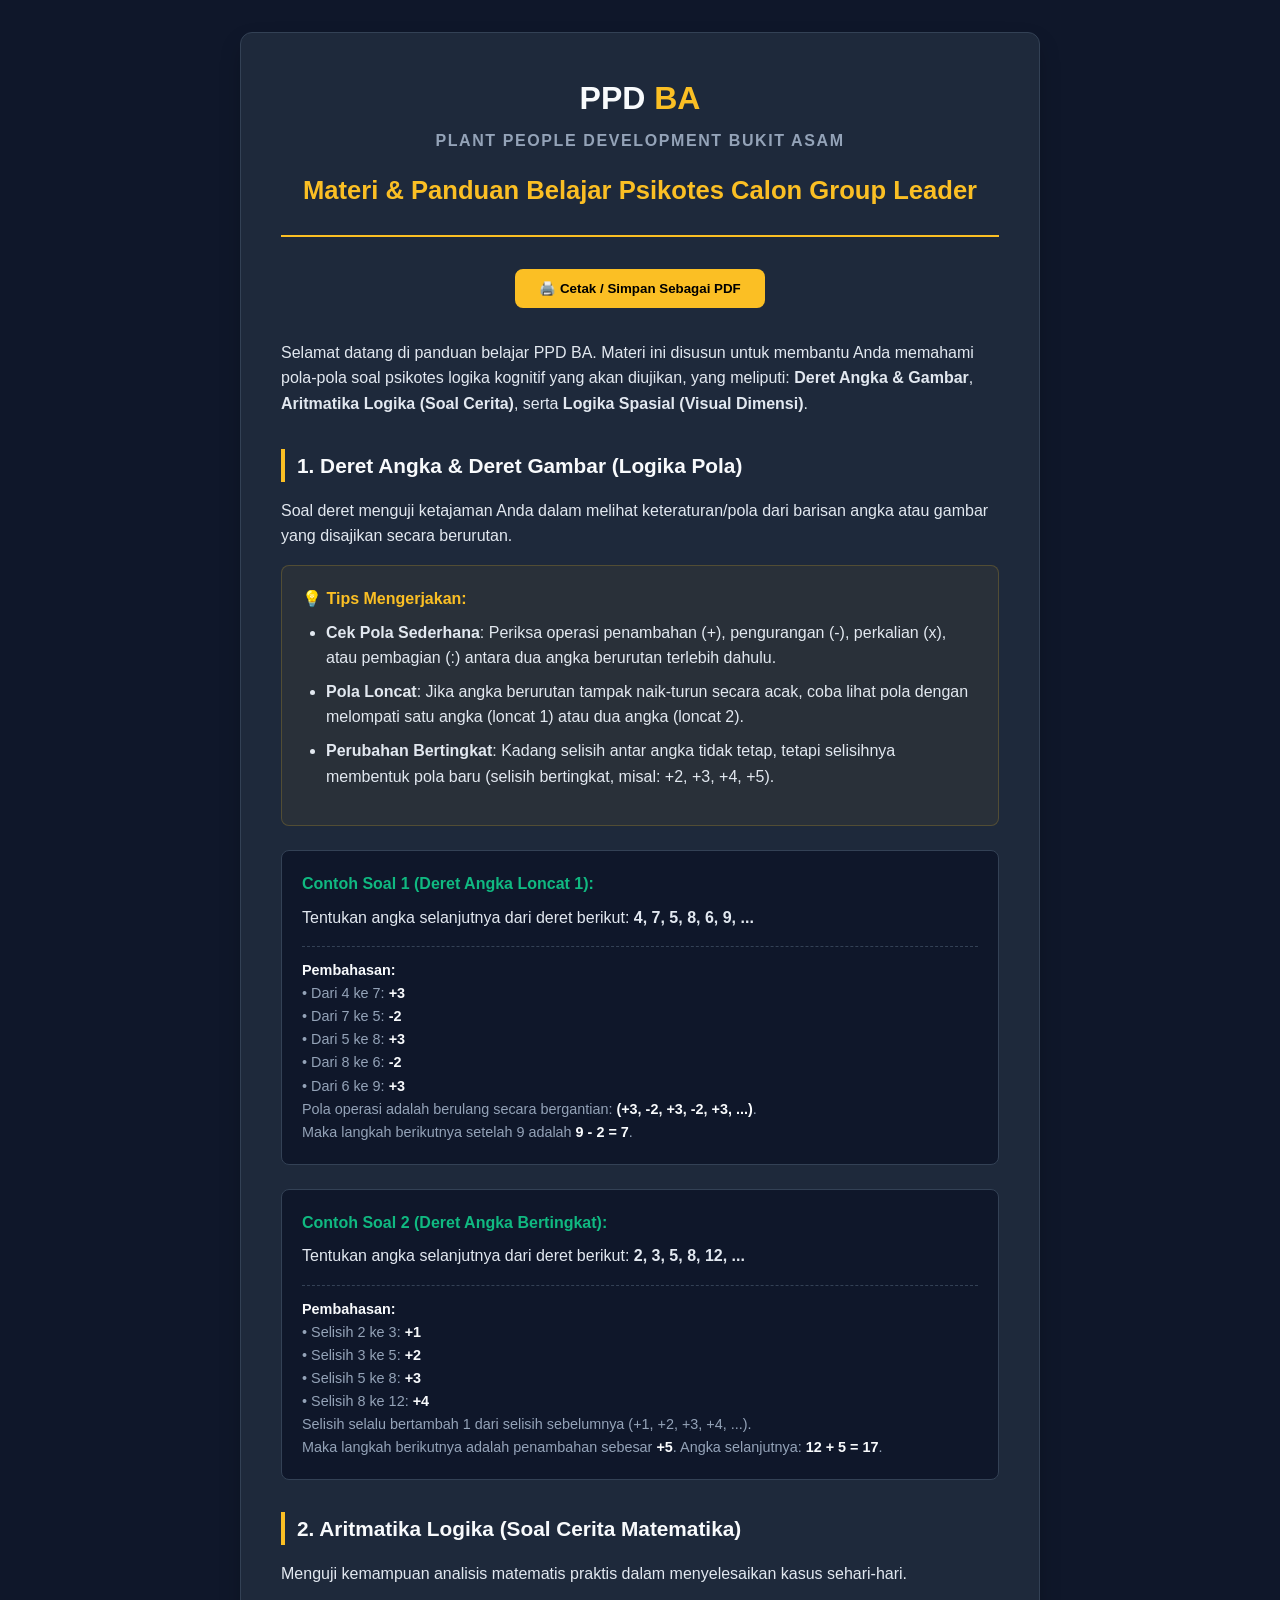
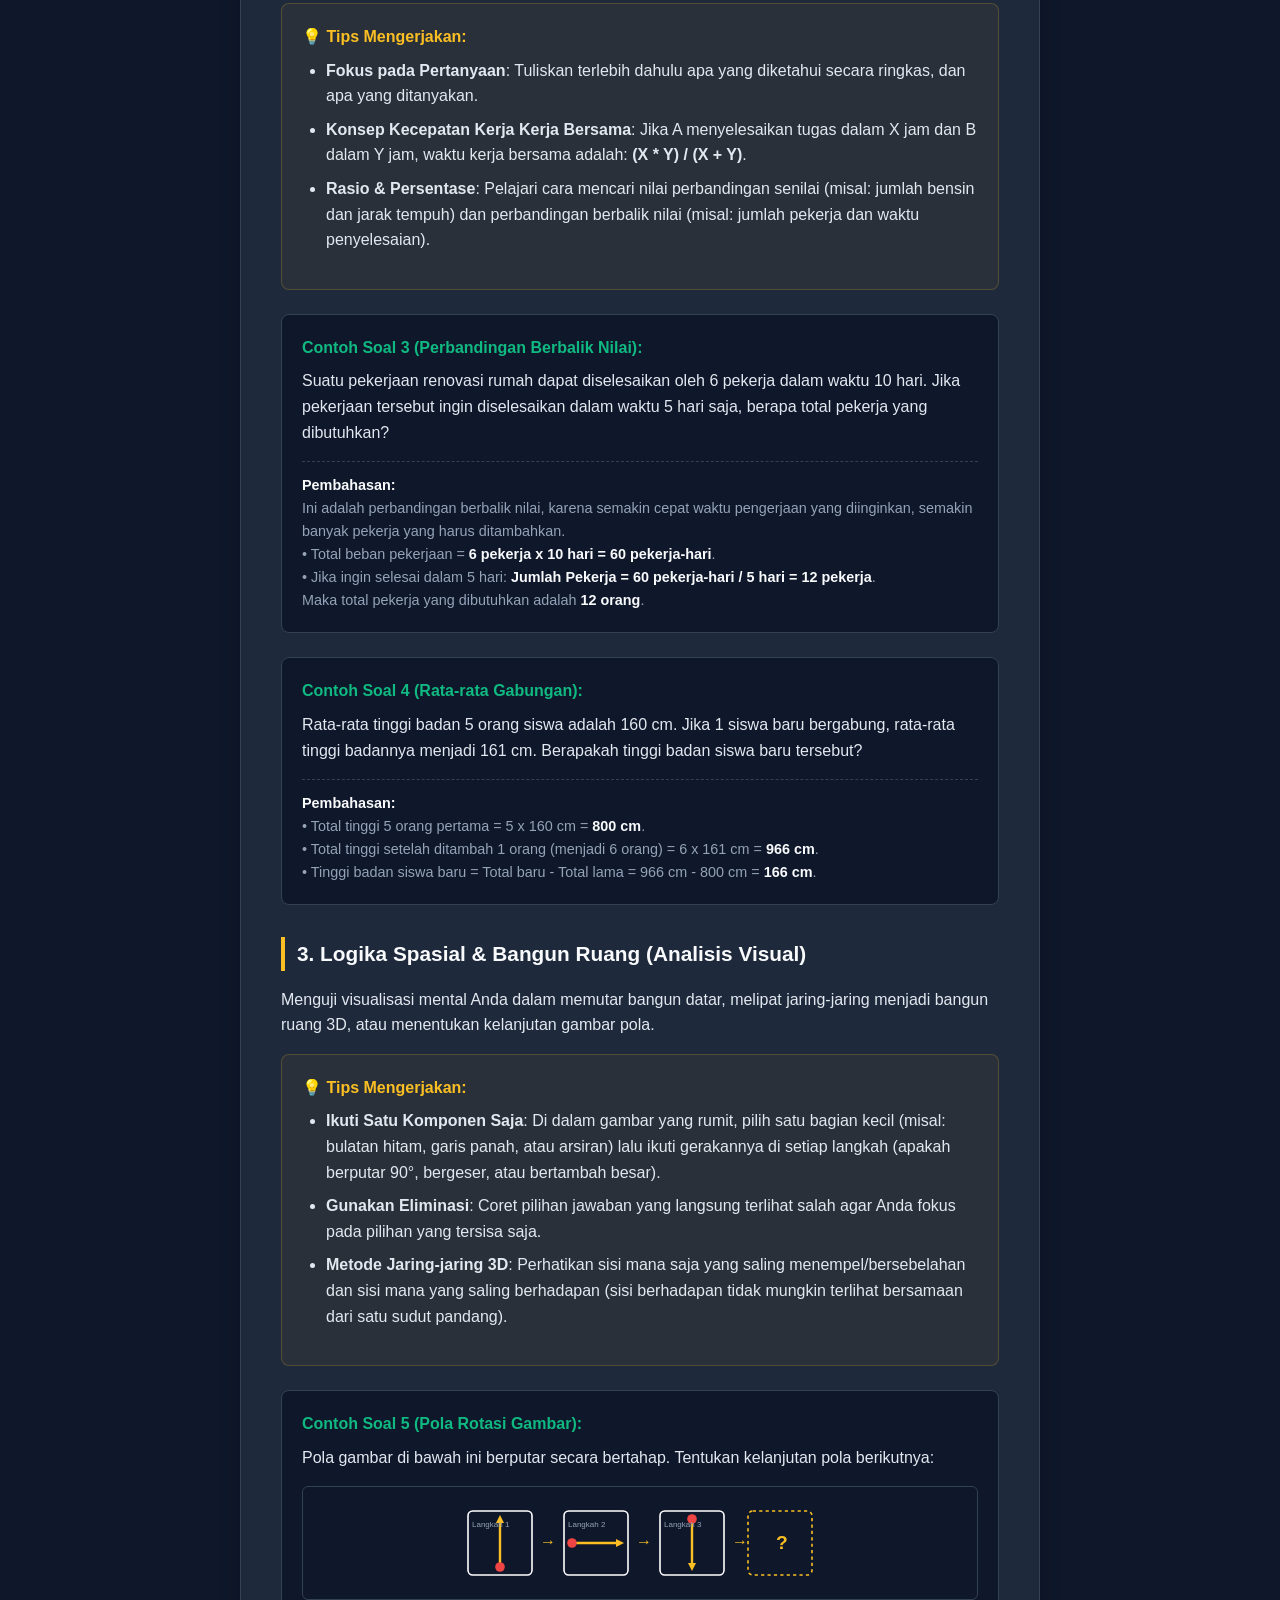
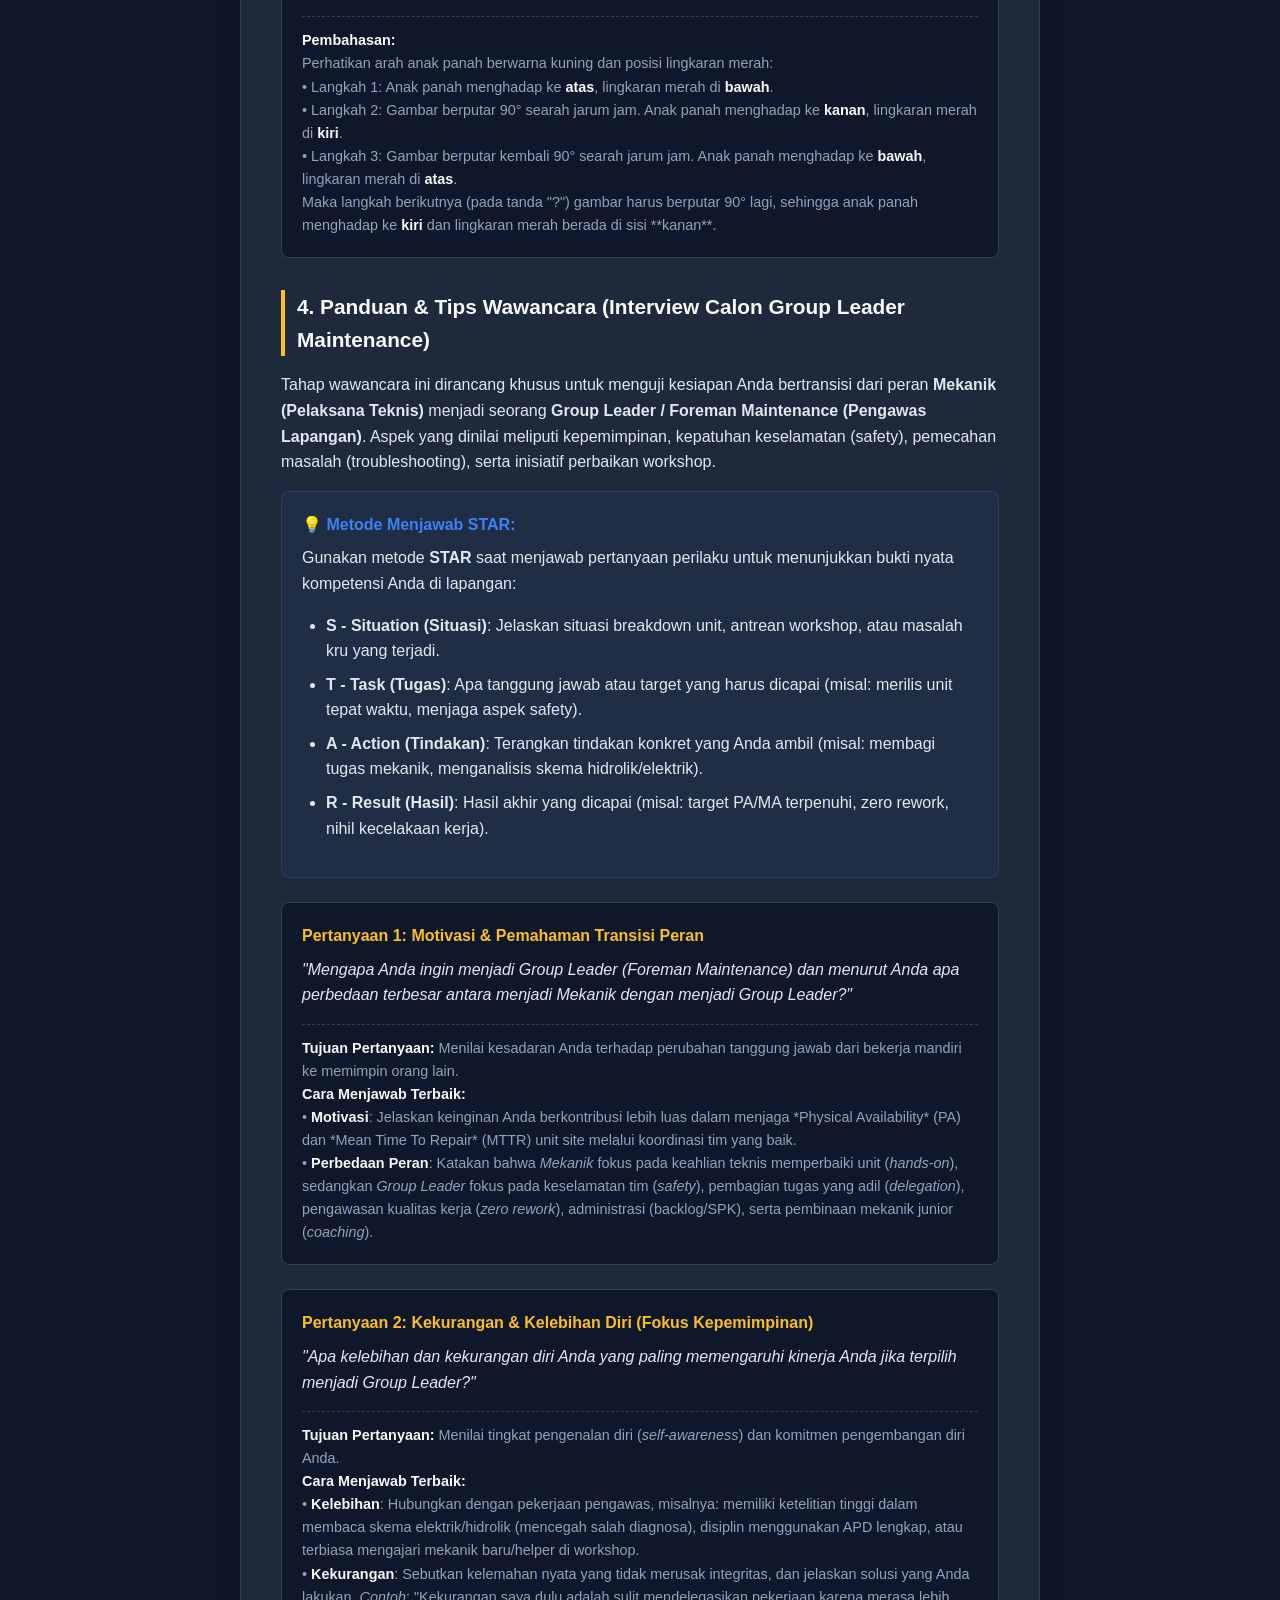
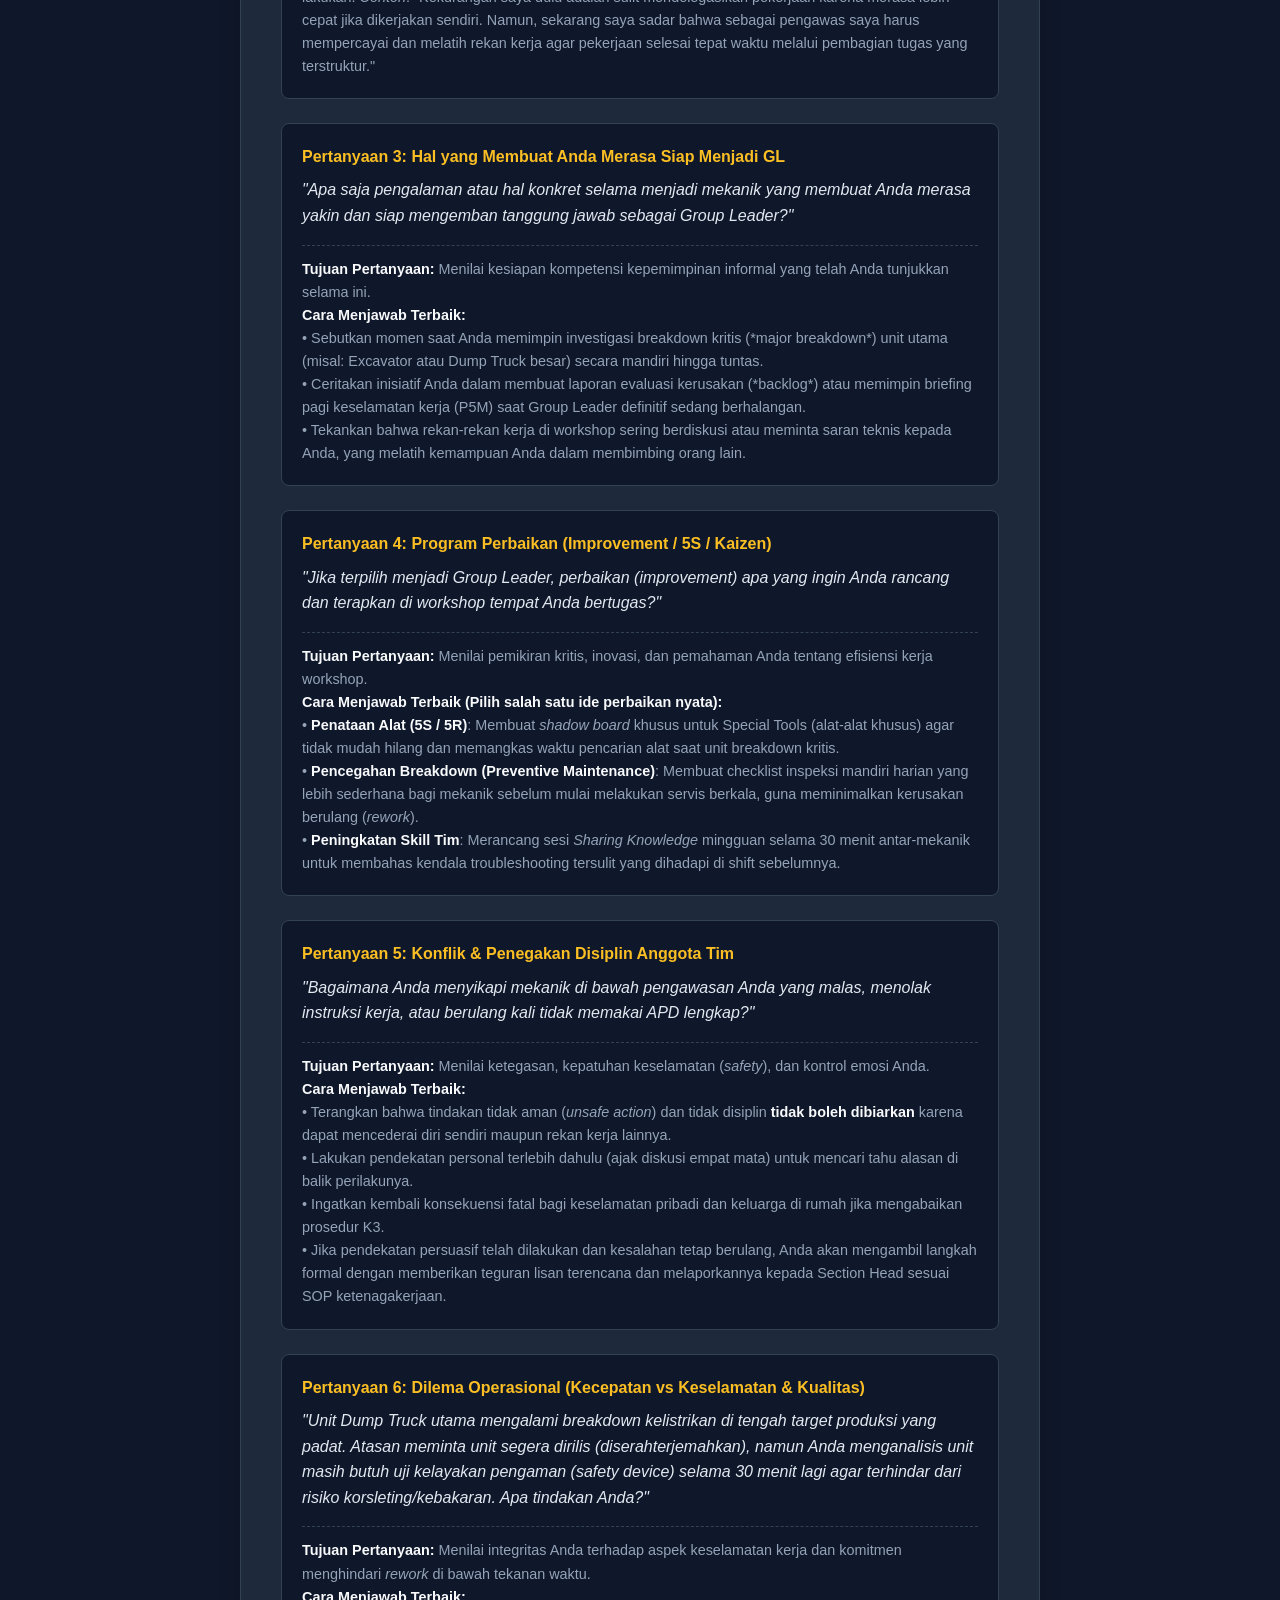
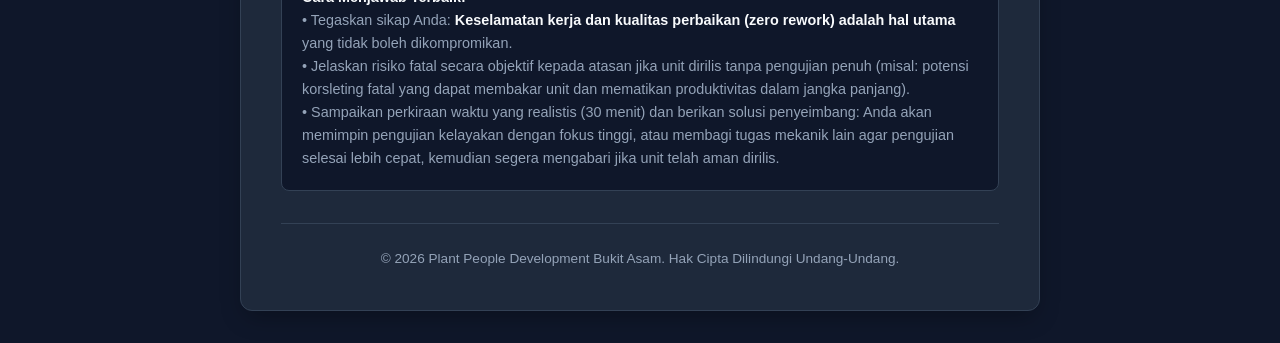
==== commit 6d281936: "Replace markdown bold and italic delimiters with proper HTML tags in study guide" ====
--- a/panduan.html
+++ b/panduan.html
@@ -237,7 +237,7 @@
       <button class="btn-print" onclick="window.print()">🖨️ Cetak / Simpan Sebagai PDF</button>
     </div>
 
-    <p>Selamat datang di panduan belajar PPD BA. Materi ini disusun untuk membantu Anda memahami pola-pola soal psikotes logika kognitif yang akan diujikan, yang meliputi: **Deret Angka & Gambar**, **Aritmatika Logika (Soal Cerita)**, serta **Logika Spasial (Visual Dimensi)**.</p>
+    <p>Selamat datang di panduan belajar PPD BA. Materi ini disusun untuk membantu Anda memahami pola-pola soal psikotes logika kognitif yang akan diujikan, yang meliputi: <strong>Deret Angka & Gambar</strong>, <strong>Aritmatika Logika (Soal Cerita)</strong>, serta <strong>Logika Spasial (Visual Dimensi)</strong>.</p>
 
     <!-- SECTION 1 -->
     <h2>1. Deret Angka & Deret Gambar (Logika Pola)</h2>
@@ -404,8 +404,8 @@
       <div class="explanation">
         <strong>Tujuan Pertanyaan:</strong> Menilai kesadaran Anda terhadap perubahan tanggung jawab dari bekerja mandiri ke memimpin orang lain.<br>
         <strong>Cara Menjawab Terbaik:</strong><br>
-        • **Motivasi**: Jelaskan keinginan Anda berkontribusi lebih luas dalam menjaga *Physical Availability* (PA) dan *Mean Time To Repair* (MTTR) unit site melalui koordinasi tim yang baik.<br>
-        • **Perbedaan Peran**: Katakan bahwa *Mekanik* fokus pada keahlian teknis memperbaiki unit (*hands-on*), sedangkan *Group Leader* fokus pada keselamatan tim (*safety*), pembagian tugas yang adil (*delegation*), pengawasan kualitas kerja (*zero rework*), administrasi (backlog/SPK), serta pembinaan mekanik junior (*coaching*).
+        • <strong>Motivasi</strong>: Jelaskan keinginan Anda berkontribusi lebih luas dalam menjaga *Physical Availability* (PA) dan *Mean Time To Repair* (MTTR) unit site melalui koordinasi tim yang baik.<br>
+        • <strong>Perbedaan Peran</strong>: Katakan bahwa <em>Mekanik</em> fokus pada keahlian teknis memperbaiki unit (<em>hands-on</em>), sedangkan <em>Group Leader</em> fokus pada keselamatan tim (<em>safety</em>), pembagian tugas yang adil (<em>delegation</em>), pengawasan kualitas kerja (<em>zero rework</em>), administrasi (backlog/SPK), serta pembinaan mekanik junior (<em>coaching</em>).
       </div>
     </div>
 
@@ -413,10 +413,10 @@
       <div class="example-title" style="color: var(--accent);">Pertanyaan 2: Kekurangan & Kelebihan Diri (Fokus Kepemimpinan)</div>
       <p><em>"Apa kelebihan dan kekurangan diri Anda yang paling memengaruhi kinerja Anda jika terpilih menjadi Group Leader?"</em></p>
       <div class="explanation">
-        <strong>Tujuan Pertanyaan:</strong> Menilai tingkat pengenalan diri (*self-awareness*) dan komitmen pengembangan diri Anda.<br>
+        <strong>Tujuan Pertanyaan:</strong> Menilai tingkat pengenalan diri (<em>self-awareness</em>) dan komitmen pengembangan diri Anda.<br>
         <strong>Cara Menjawab Terbaik:</strong><br>
-        • **Kelebihan**: Hubungkan dengan pekerjaan pengawas, misalnya: memiliki ketelitian tinggi dalam membaca skema elektrik/hidrolik (mencegah salah diagnosa), disiplin menggunakan APD lengkap, atau terbiasa mengajari mekanik baru/helper di workshop.<br>
-        • **Kekurangan**: Sebutkan kelemahan nyata yang tidak merusak integritas, dan jelaskan solusi yang Anda lakukan. *Contoh*: "Kekurangan saya dulu adalah sulit mendelegasikan pekerjaan karena merasa lebih cepat jika dikerjakan sendiri. Namun, sekarang saya sadar bahwa sebagai pengawas saya harus mempercayai dan melatih rekan kerja agar pekerjaan selesai tepat waktu melalui pembagian tugas yang terstruktur."
+        • <strong>Kelebihan</strong>: Hubungkan dengan pekerjaan pengawas, misalnya: memiliki ketelitian tinggi dalam membaca skema elektrik/hidrolik (mencegah salah diagnosa), disiplin menggunakan APD lengkap, atau terbiasa mengajari mekanik baru/helper di workshop.<br>
+        • <strong>Kekurangan</strong>: Sebutkan kelemahan nyata yang tidak merusak integritas, dan jelaskan solusi yang Anda lakukan. <em>Contoh</em>: "Kekurangan saya dulu adalah sulit mendelegasikan pekerjaan karena merasa lebih cepat jika dikerjakan sendiri. Namun, sekarang saya sadar bahwa sebagai pengawas saya harus mempercayai dan melatih rekan kerja agar pekerjaan selesai tepat waktu melalui pembagian tugas yang terstruktur."
       </div>
     </div>
 
@@ -438,9 +438,9 @@
       <div class="explanation">
         <strong>Tujuan Pertanyaan:</strong> Menilai pemikiran kritis, inovasi, dan pemahaman Anda tentang efisiensi kerja workshop.<br>
         <strong>Cara Menjawab Terbaik (Pilih salah satu ide perbaikan nyata):</strong><br>
-        • **Penataan Alat (5S / 5R)**: Membuat *shadow board* khusus untuk Special Tools (alat-alat khusus) agar tidak mudah hilang dan memangkas waktu pencarian alat saat unit breakdown kritis.<br>
-        • **Pencegahan Breakdown (Preventive Maintenance)**: Membuat checklist inspeksi mandiri harian yang lebih sederhana bagi mekanik sebelum mulai melakukan servis berkala, guna meminimalkan kerusakan berulang (*rework*).<br>
-        • **Peningkatan Skill Tim**: Merancang sesi *Sharing Knowledge* mingguan selama 30 menit antar-mekanik untuk membahas kendala troubleshooting tersulit yang dihadapi di shift sebelumnya.
+        • <strong>Penataan Alat (5S / 5R)</strong>: Membuat <em>shadow board</em> khusus untuk Special Tools (alat-alat khusus) agar tidak mudah hilang dan memangkas waktu pencarian alat saat unit breakdown kritis.<br>
+        • <strong>Pencegahan Breakdown (Preventive Maintenance)</strong>: Membuat checklist inspeksi mandiri harian yang lebih sederhana bagi mekanik sebelum mulai melakukan servis berkala, guna meminimalkan kerusakan berulang (<em>rework</em>).<br>
+        • <strong>Peningkatan Skill Tim</strong>: Merancang sesi <em>Sharing Knowledge</em> mingguan selama 30 menit antar-mekanik untuk membahas kendala troubleshooting tersulit yang dihadapi di shift sebelumnya.
       </div>
     </div>
 
@@ -448,9 +448,9 @@
       <div class="example-title" style="color: var(--accent);">Pertanyaan 5: Konflik & Penegakan Disiplin Anggota Tim</div>
       <p><em>"Bagaimana Anda menyikapi mekanik di bawah pengawasan Anda yang malas, menolak instruksi kerja, atau berulang kali tidak memakai APD lengkap?"</em></p>
       <div class="explanation">
-        <strong>Tujuan Pertanyaan:</strong> Menilai ketegasan, kepatuhan keselamatan (*safety*), dan kontrol emosi Anda.<br>
+        <strong>Tujuan Pertanyaan:</strong> Menilai ketegasan, kepatuhan keselamatan (<em>safety</em>), dan kontrol emosi Anda.<br>
         <strong>Cara Menjawab Terbaik:</strong><br>
-        • Terangkan bahwa tindakan tidak aman (*unsafe action*) dan tidak disiplin **tidak boleh dibiarkan** karena dapat mencederai diri sendiri maupun rekan kerja lainnya.<br>
+        • Terangkan bahwa tindakan tidak aman (<em>unsafe action</em>) dan tidak disiplin <strong>tidak boleh dibiarkan</strong> karena dapat mencederai diri sendiri maupun rekan kerja lainnya.<br>
         • Lakukan pendekatan personal terlebih dahulu (ajak diskusi empat mata) untuk mencari tahu alasan di balik perilakunya.<br>
         • Ingatkan kembali konsekuensi fatal bagi keselamatan pribadi dan keluarga di rumah jika mengabaikan prosedur K3.<br>
         • Jika pendekatan persuasif telah dilakukan dan kesalahan tetap berulang, Anda akan mengambil langkah formal dengan memberikan teguran lisan terencana dan melaporkannya kepada Section Head sesuai SOP ketenagakerjaan.
@@ -461,9 +461,9 @@
       <div class="example-title" style="color: var(--accent);">Pertanyaan 6: Dilema Operasional (Kecepatan vs Keselamatan & Kualitas)</div>
       <p><em>"Unit Dump Truck utama mengalami breakdown kelistrikan di tengah target produksi yang padat. Atasan meminta unit segera dirilis (diserahterjemahkan), namun Anda menganalisis unit masih butuh uji kelayakan pengaman (safety device) selama 30 menit lagi agar terhindar dari risiko korsleting/kebakaran. Apa tindakan Anda?"</em></p>
       <div class="explanation">
-        <strong>Tujuan Pertanyaan:</strong> Menilai integritas Anda terhadap aspek keselamatan kerja dan komitmen menghindari *rework* di bawah tekanan waktu.<br>
+        <strong>Tujuan Pertanyaan:</strong> Menilai integritas Anda terhadap aspek keselamatan kerja dan komitmen menghindari <em>rework</em> di bawah tekanan waktu.<br>
         <strong>Cara Menjawab Terbaik:</strong><br>
-        • Tegaskan sikap Anda: **Keselamatan kerja dan kualitas perbaikan (zero rework) adalah hal utama** yang tidak boleh dikompromikan.<br>
+        • Tegaskan sikap Anda: <strong>Keselamatan kerja dan kualitas perbaikan (zero rework) adalah hal utama</strong> yang tidak boleh dikompromikan.<br>
         • Jelaskan risiko fatal secara objektif kepada atasan jika unit dirilis tanpa pengujian penuh (misal: potensi korsleting fatal yang dapat membakar unit dan mematikan produktivitas dalam jangka panjang).<br>
         • Sampaikan perkiraan waktu yang realistis (30 menit) dan berikan solusi penyeimbang: Anda akan memimpin pengujian kelayakan dengan fokus tinggi, atau membagi tugas mekanik lain agar pengujian selesai lebih cepat, kemudian segera mengabari jika unit telah aman dirilis.
       </div>
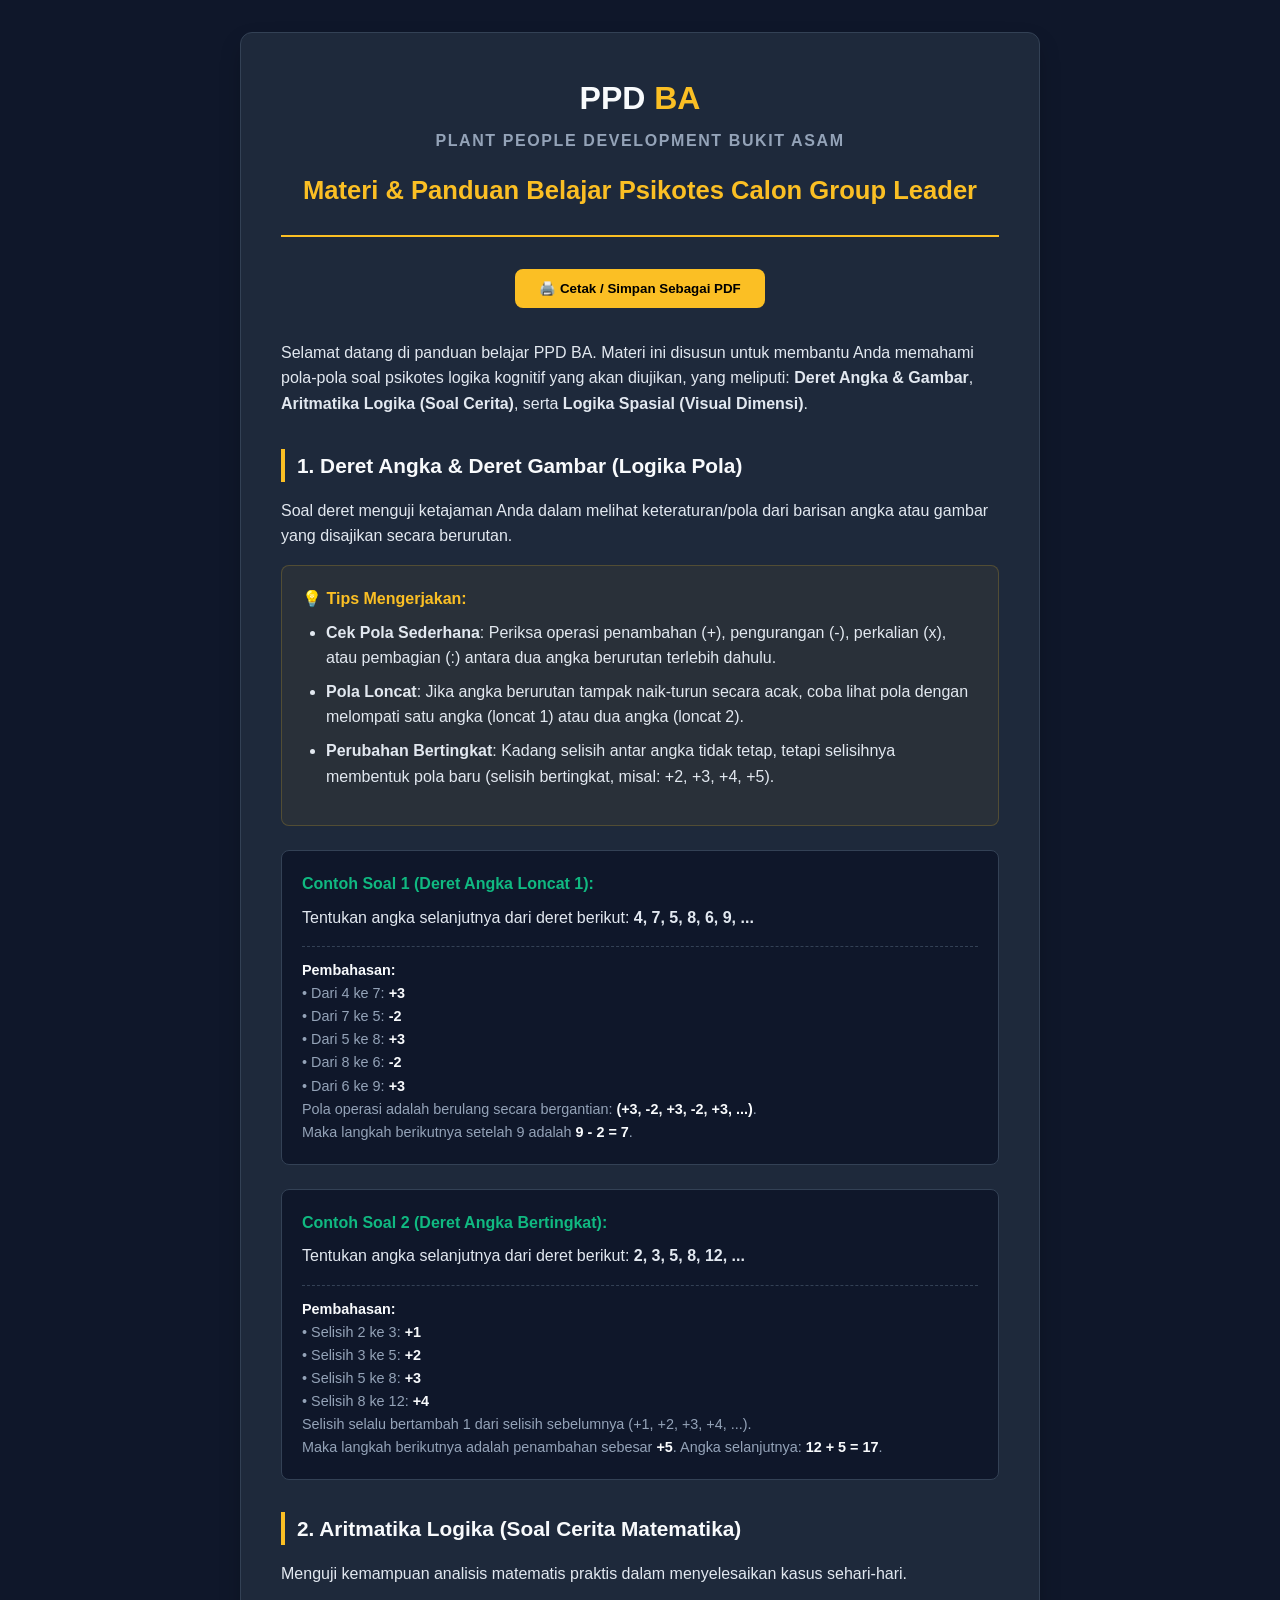
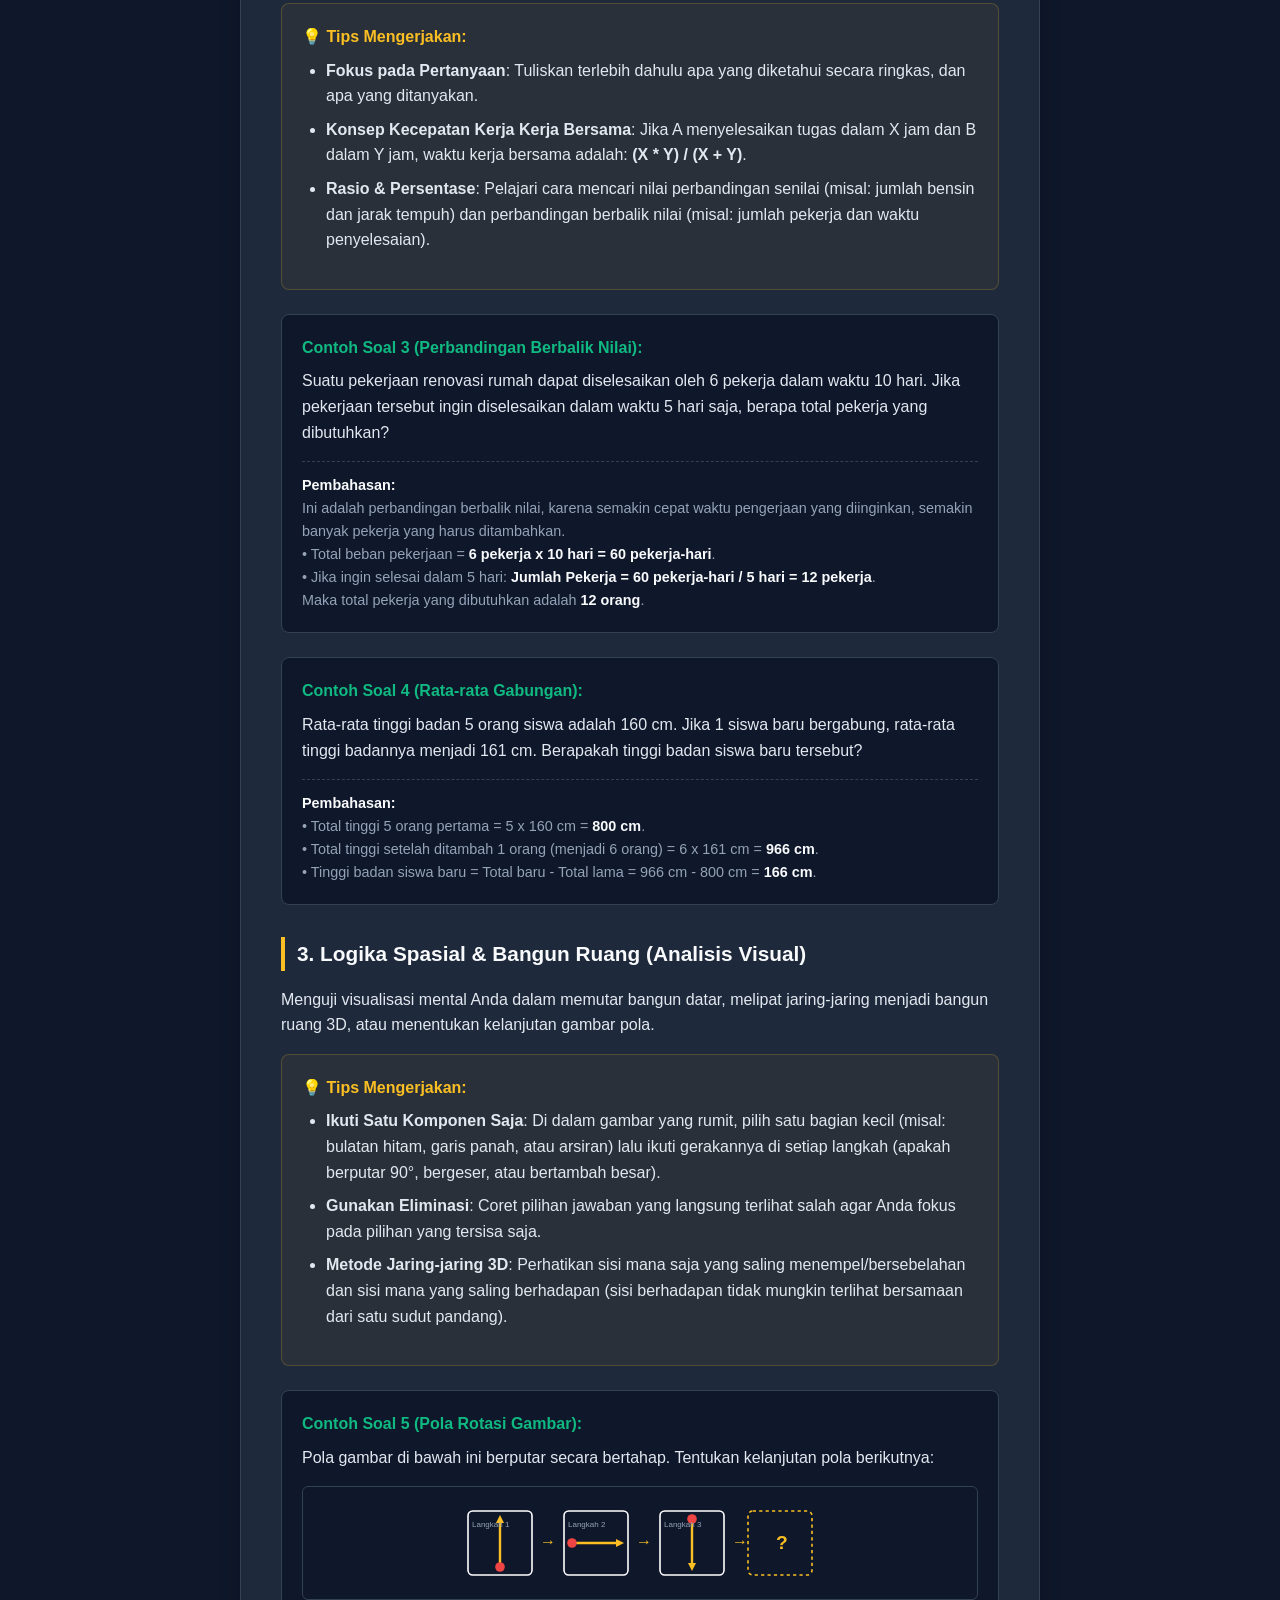
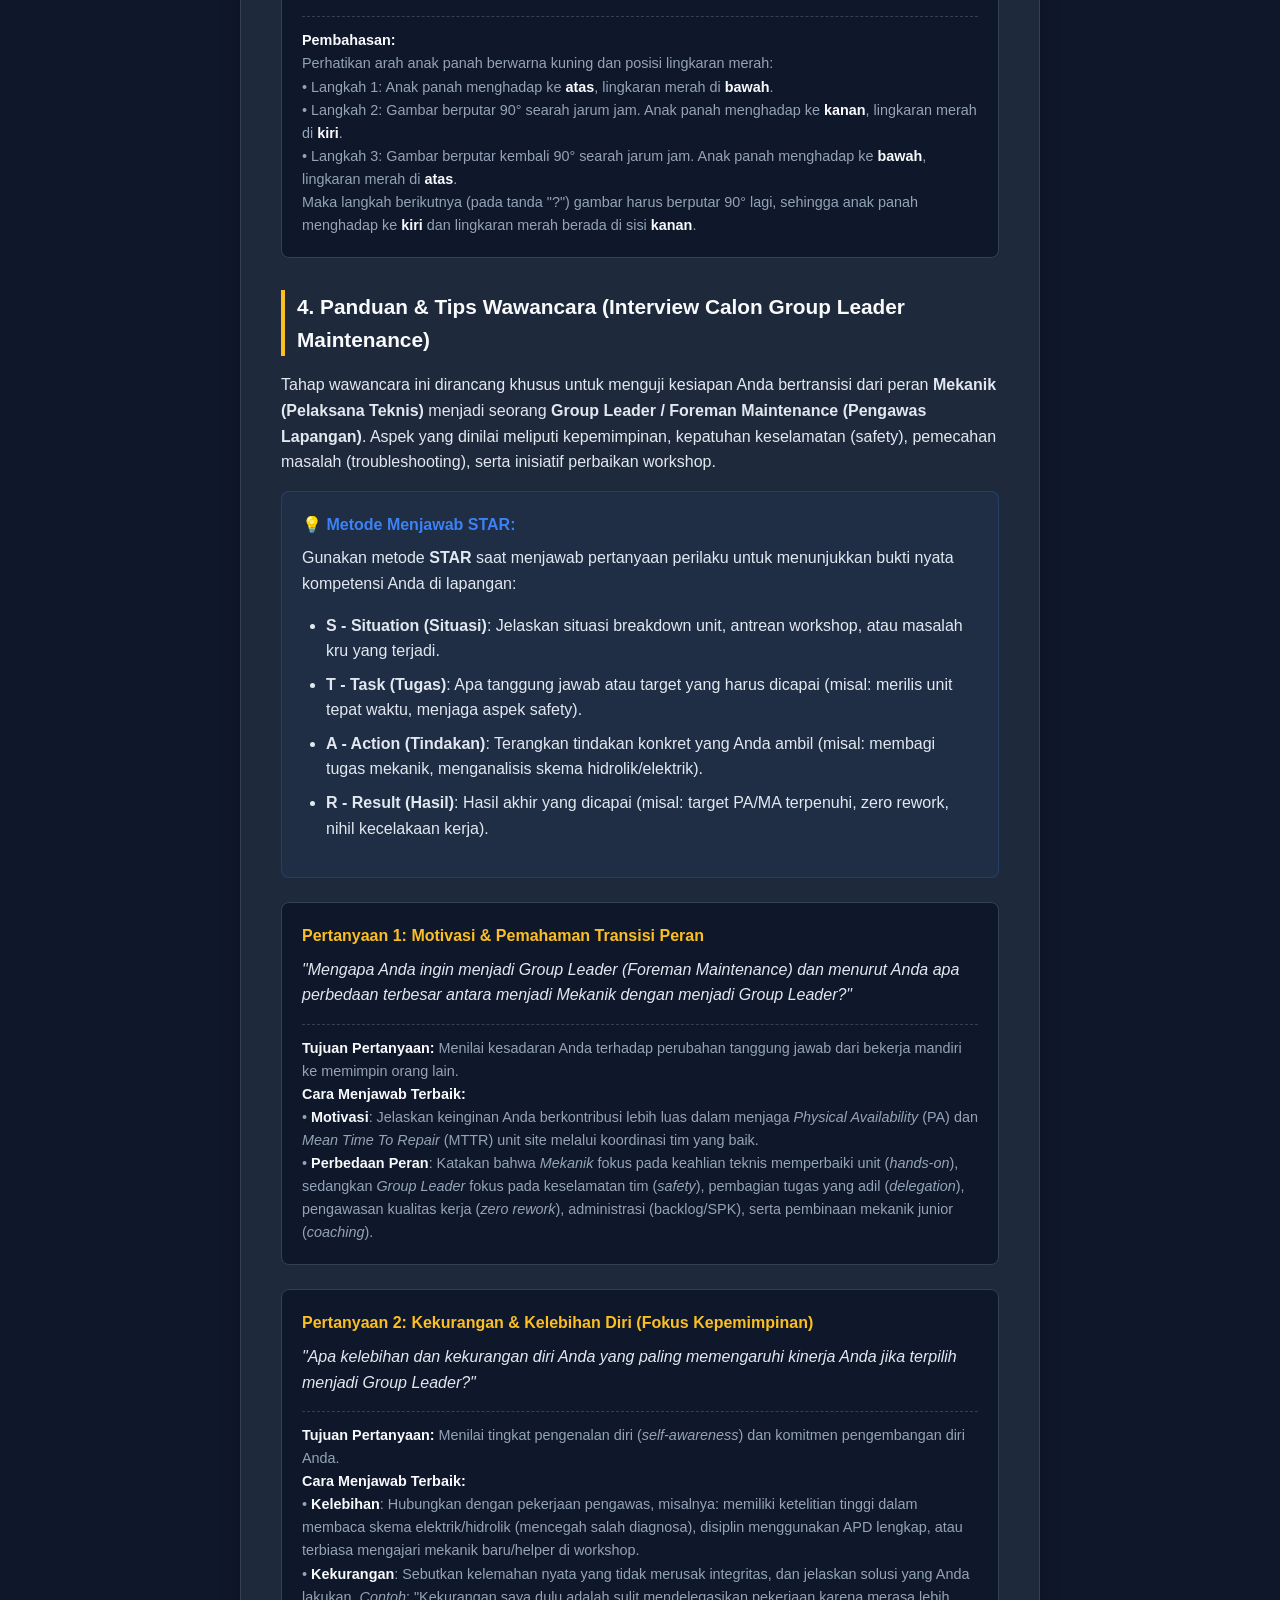
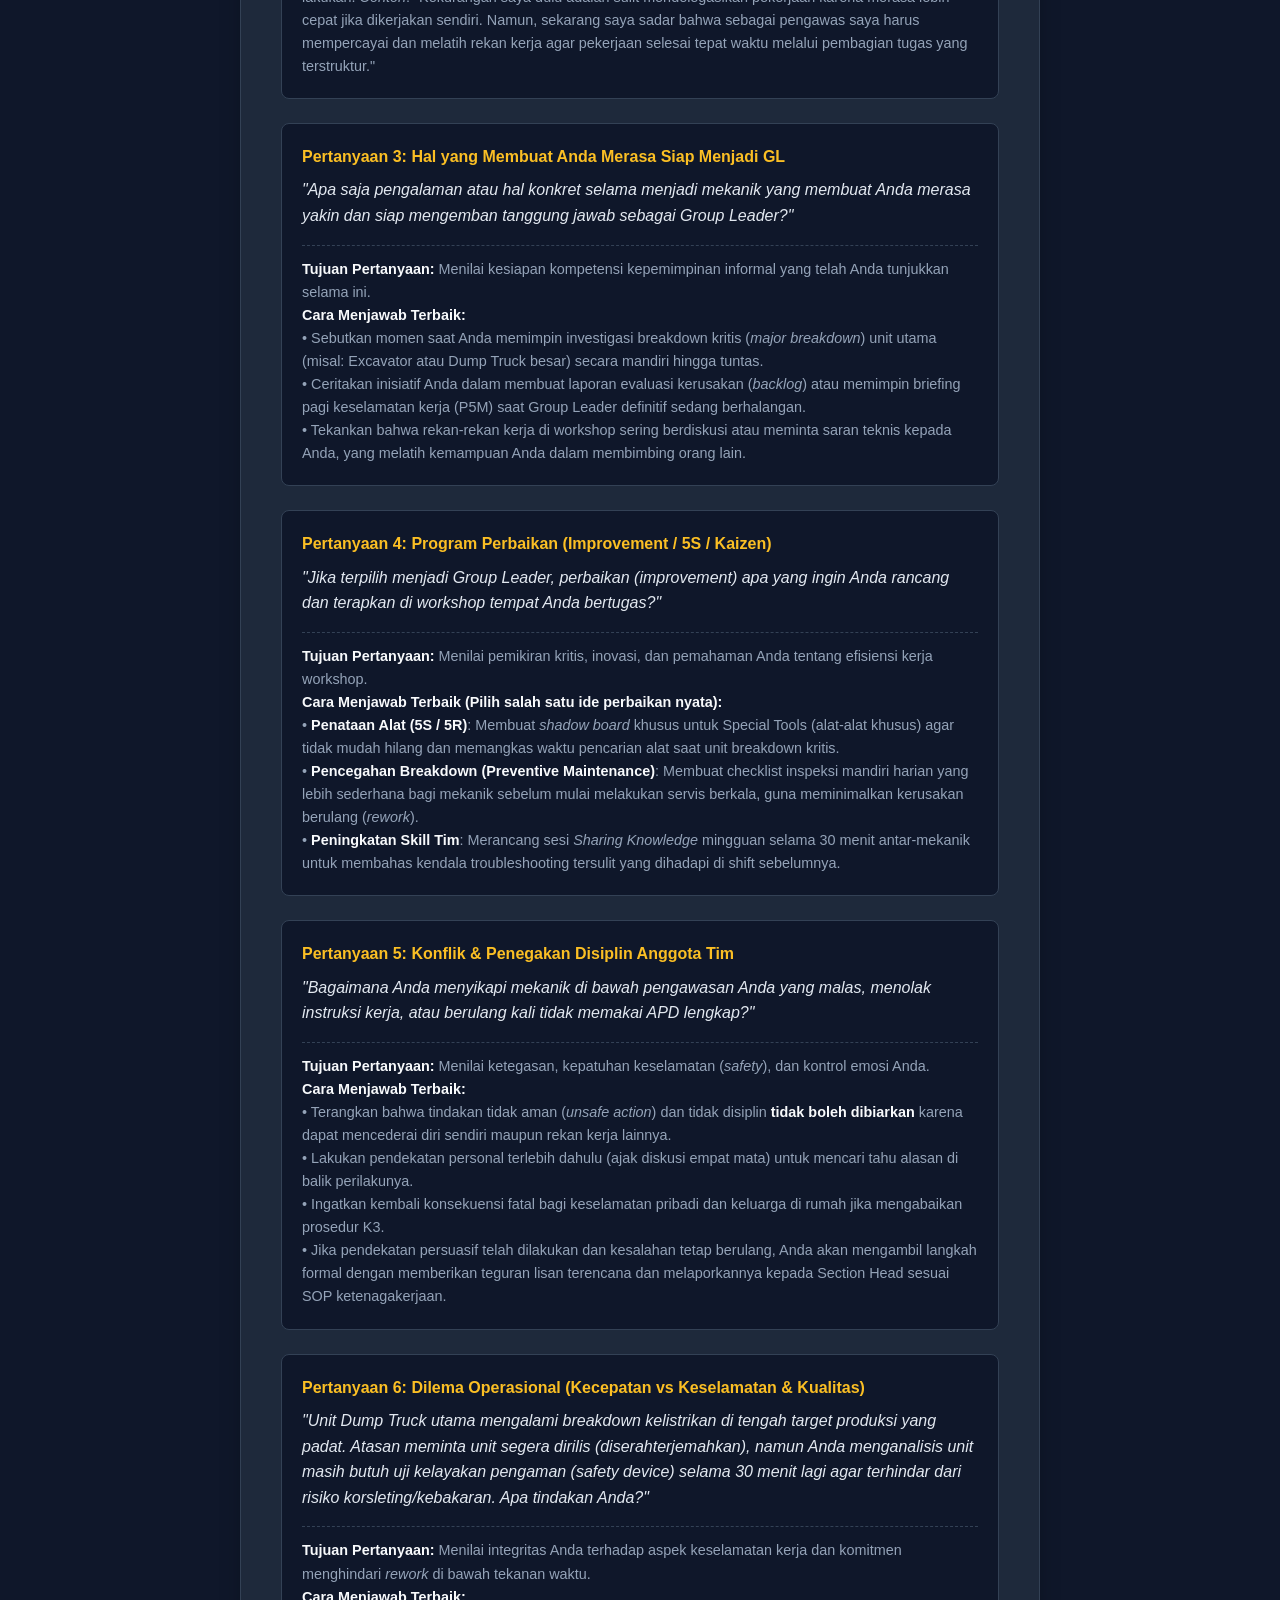
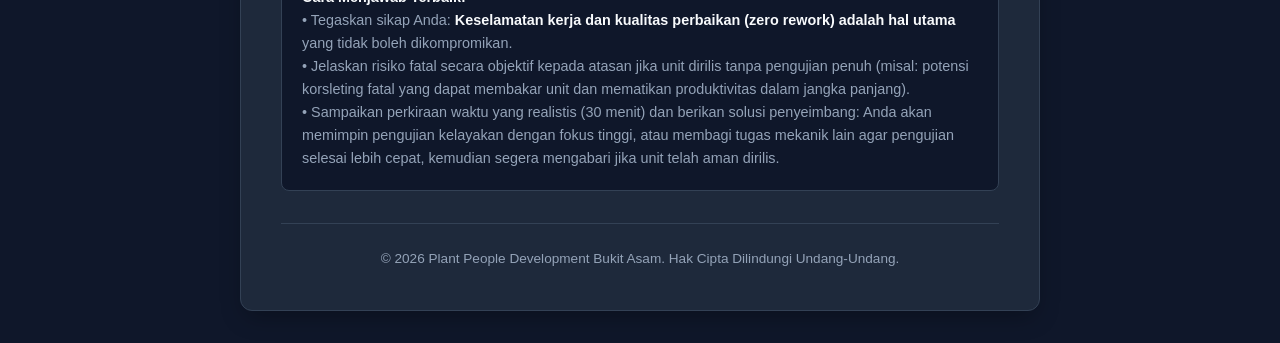
==== commit 39661b73: "Replace remaining markdown italic and bold syntax with HTML in study guide" ====
--- a/panduan.html
+++ b/panduan.html
@@ -379,7 +379,7 @@
         • Langkah 1: Anak panah menghadap ke <strong>atas</strong>, lingkaran merah di <strong>bawah</strong>.<br>
         • Langkah 2: Gambar berputar 90° searah jarum jam. Anak panah menghadap ke <strong>kanan</strong>, lingkaran merah di <strong>kiri</strong>.<br>
         • Langkah 3: Gambar berputar kembali 90° searah jarum jam. Anak panah menghadap ke <strong>bawah</strong>, lingkaran merah di <strong>atas</strong>.<br>
-        Maka langkah berikutnya (pada tanda "?") gambar harus berputar 90° lagi, sehingga anak panah menghadap ke <strong>kiri</strong> dan lingkaran merah berada di sisi **kanan**.
+        Maka langkah berikutnya (pada tanda "?") gambar harus berputar 90° lagi, sehingga anak panah menghadap ke <strong>kiri</strong> dan lingkaran merah berada di sisi <strong>kanan</strong>.
       </div>
     </div>
 
@@ -404,7 +404,7 @@
       <div class="explanation">
         <strong>Tujuan Pertanyaan:</strong> Menilai kesadaran Anda terhadap perubahan tanggung jawab dari bekerja mandiri ke memimpin orang lain.<br>
         <strong>Cara Menjawab Terbaik:</strong><br>
-        • <strong>Motivasi</strong>: Jelaskan keinginan Anda berkontribusi lebih luas dalam menjaga *Physical Availability* (PA) dan *Mean Time To Repair* (MTTR) unit site melalui koordinasi tim yang baik.<br>
+        • <strong>Motivasi</strong>: Jelaskan keinginan Anda berkontribusi lebih luas dalam menjaga <em>Physical Availability</em> (PA) dan <em>Mean Time To Repair</em> (MTTR) unit site melalui koordinasi tim yang baik.<br>
         • <strong>Perbedaan Peran</strong>: Katakan bahwa <em>Mekanik</em> fokus pada keahlian teknis memperbaiki unit (<em>hands-on</em>), sedangkan <em>Group Leader</em> fokus pada keselamatan tim (<em>safety</em>), pembagian tugas yang adil (<em>delegation</em>), pengawasan kualitas kerja (<em>zero rework</em>), administrasi (backlog/SPK), serta pembinaan mekanik junior (<em>coaching</em>).
       </div>
     </div>
@@ -426,8 +426,8 @@
       <div class="explanation">
         <strong>Tujuan Pertanyaan:</strong> Menilai kesiapan kompetensi kepemimpinan informal yang telah Anda tunjukkan selama ini.<br>
         <strong>Cara Menjawab Terbaik:</strong><br>
-        • Sebutkan momen saat Anda memimpin investigasi breakdown kritis (*major breakdown*) unit utama (misal: Excavator atau Dump Truck besar) secara mandiri hingga tuntas.<br>
-        • Ceritakan inisiatif Anda dalam membuat laporan evaluasi kerusakan (*backlog*) atau memimpin briefing pagi keselamatan kerja (P5M) saat Group Leader definitif sedang berhalangan.<br>
+        • Sebutkan momen saat Anda memimpin investigasi breakdown kritis (<em>major breakdown</em>) unit utama (misal: Excavator atau Dump Truck besar) secara mandiri hingga tuntas.<br>
+        • Ceritakan inisiatif Anda dalam membuat laporan evaluasi kerusakan (<em>backlog</em>) atau memimpin briefing pagi keselamatan kerja (P5M) saat Group Leader definitif sedang berhalangan.<br>
         • Tekankan bahwa rekan-rekan kerja di workshop sering berdiskusi atau meminta saran teknis kepada Anda, yang melatih kemampuan Anda dalam membimbing orang lain.
       </div>
     </div>
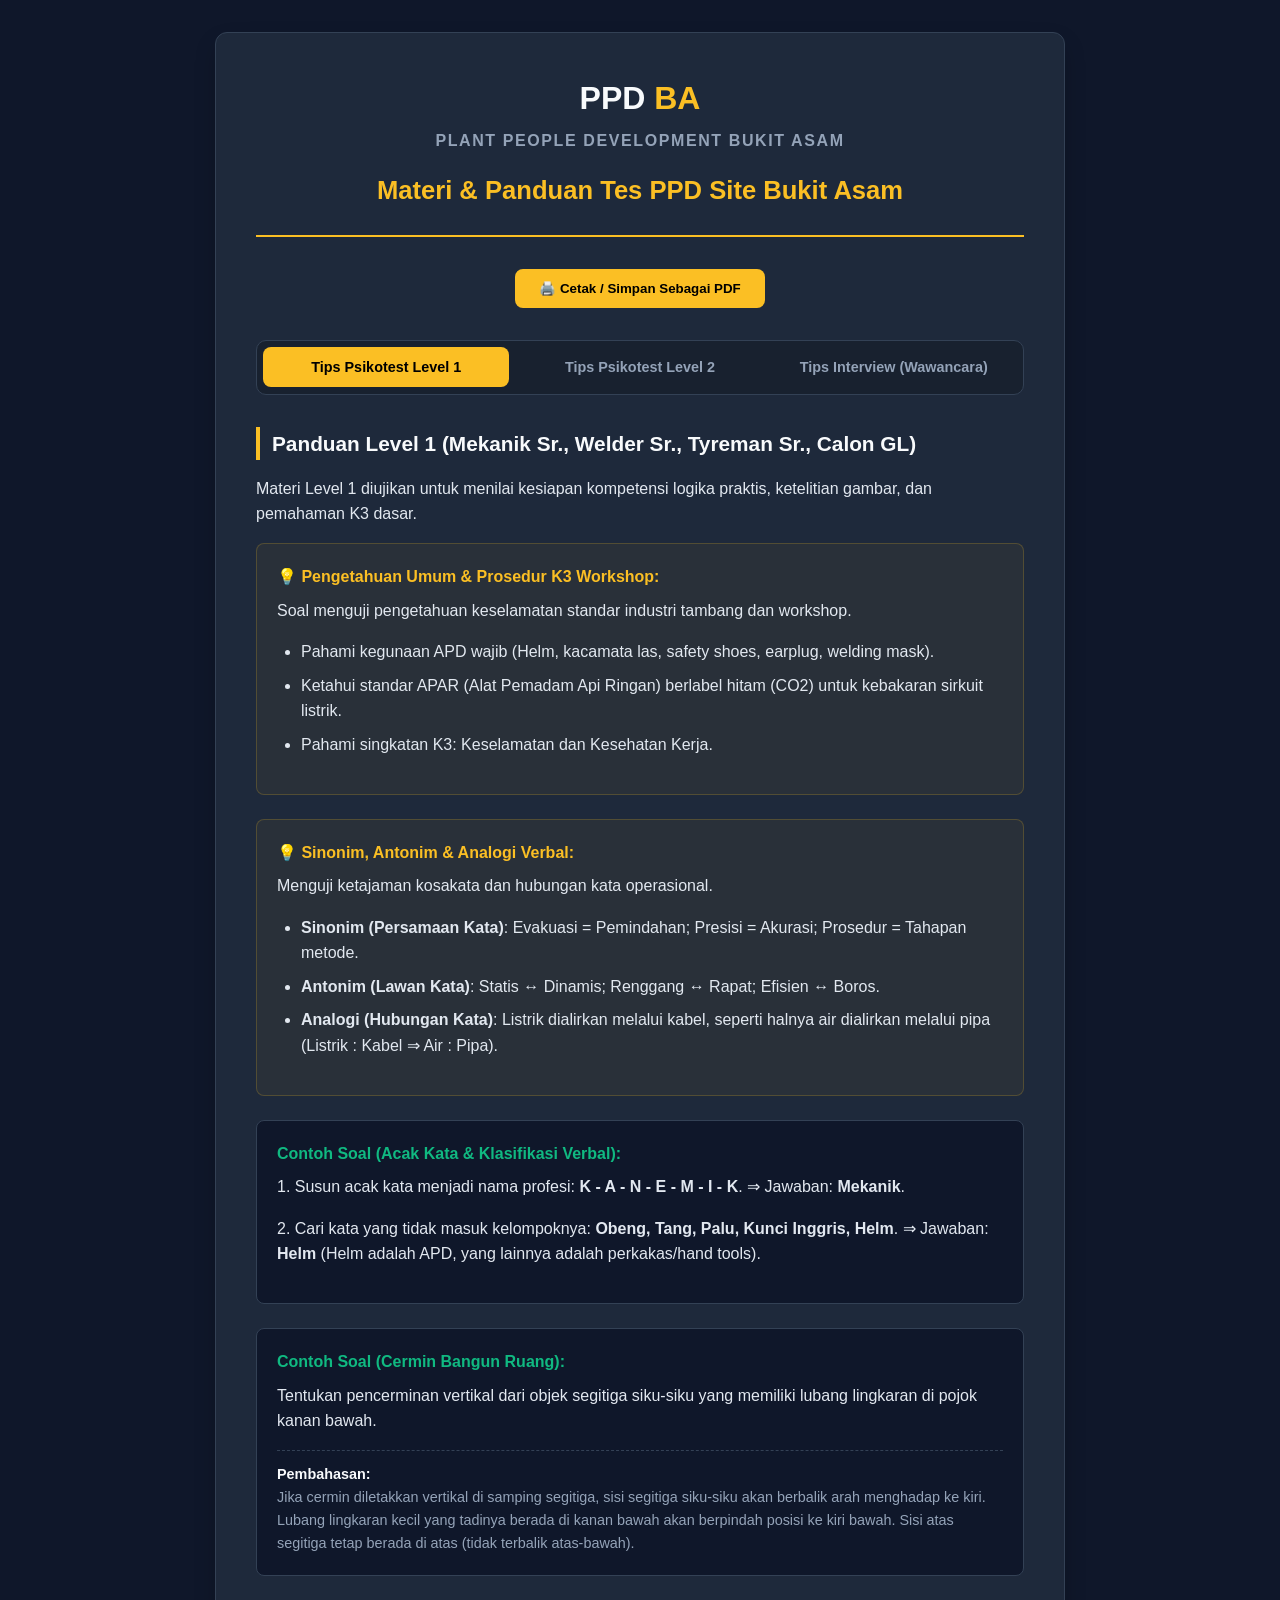
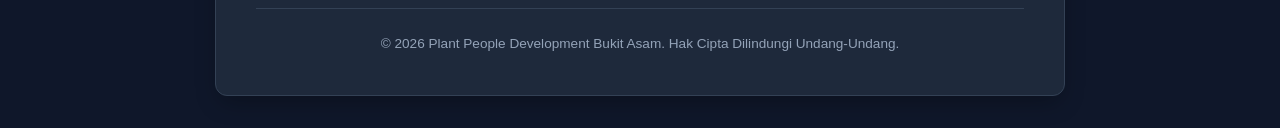
==== commit 97d91fc0: "Implementasi level-aware, multi-stage personality test, dan redesign panduan tab" ====
--- a/panduan.html
+++ b/panduan.html
@@ -3,7 +3,7 @@
 <head>
   <meta charset="UTF-8">
   <meta name="viewport" content="width=device-width, initial-scale=1.0">
-  <title>Materi & Panduan Belajar Psikotes Online - PPD BA</title>
+  <title>Materi & Panduan Belajar Asesmen Online - PPD BA</title>
   <style>
     :root {
       --primary: #0f172a;
@@ -13,6 +13,7 @@
       --text-muted: #94a3b8;
       --border: #334155;
       --success: #10b981;
+      --blue: #3b82f6;
     }
 
     * {
@@ -30,7 +31,7 @@
     }
 
     .container {
-      max-width: 800px;
+      max-width: 850px;
       margin: 0 auto;
       background-color: var(--secondary);
       border: 1px solid var(--border);
@@ -73,7 +74,7 @@
 
     h2 {
       font-size: 1.3rem;
-      margin-top: 2rem;
+      margin-top: 1.5rem;
       margin-bottom: 1rem;
       border-left: 4px solid var(--accent);
       padding-left: 0.75rem;
@@ -105,6 +106,50 @@
       background-color: #f59e0b;
     }
 
+    /* Tabs Navigation */
+    .tabs-container {
+      display: flex;
+      gap: 0.5rem;
+      margin-bottom: 2rem;
+      background-color: rgba(0, 0, 0, 0.2);
+      padding: 0.4rem;
+      border-radius: 10px;
+      border: 1px solid var(--border);
+    }
+
+    .tab-btn {
+      flex: 1;
+      padding: 0.75rem 0.5rem;
+      background-color: transparent;
+      color: var(--text-muted);
+      border: none;
+      font-weight: 600;
+      font-size: 0.9rem;
+      border-radius: 8px;
+      cursor: pointer;
+      transition: all 0.2s;
+      text-align: center;
+    }
+
+    .tab-btn:hover {
+      background-color: rgba(255, 255, 255, 0.05);
+      color: var(--text);
+    }
+
+    .tab-btn.active {
+      background-color: var(--accent);
+      color: #000;
+    }
+
+    .tab-content {
+      display: none;
+      animation: fadeIn 0.3s ease-in-out;
+    }
+
+    .tab-content.active {
+      display: block;
+    }
+
     .tips-box {
       background-color: rgba(251, 191, 36, 0.05);
       border: 1px solid rgba(251, 191, 36, 0.2);
@@ -168,6 +213,11 @@
       margin: 1rem 0;
     }
 
+    @keyframes fadeIn {
+      from { opacity: 0; transform: translateY(5px); }
+      to { opacity: 1; transform: translateY(0); }
+    }
+
     /* Print Styles */
     @media print {
       body {
@@ -184,8 +234,13 @@
         max-width: 100%;
       }
 
-      .btn-print {
+      .btn-print, .tabs-container {
         display: none;
+      }
+
+      .tab-content {
+        display: block !important;
+        page-break-after: always;
       }
 
       h1, h2 {
@@ -230,242 +285,203 @@
     <div class="header">
       <div class="logo-text">PPD <span>BA</span></div>
       <div class="subtitle">Plant People Development Bukit Asam</div>
-      <h1>Materi & Panduan Belajar Psikotes Calon Group Leader</h1>
+      <h1>Materi & Panduan Tes PPD Site Bukit Asam</h1>
     </div>
 
     <div style="text-align: center;" class="no-print">
       <button class="btn-print" onclick="window.print()">🖨️ Cetak / Simpan Sebagai PDF</button>
     </div>
 
-    <p>Selamat datang di panduan belajar PPD BA. Materi ini disusun untuk membantu Anda memahami pola-pola soal psikotes logika kognitif yang akan diujikan, yang meliputi: <strong>Deret Angka & Gambar</strong>, <strong>Aritmatika Logika (Soal Cerita)</strong>, serta <strong>Logika Spasial (Visual Dimensi)</strong>.</p>
-
-    <!-- SECTION 1 -->
-    <h2>1. Deret Angka & Deret Gambar (Logika Pola)</h2>
-    <p>Soal deret menguji ketajaman Anda dalam melihat keteraturan/pola dari barisan angka atau gambar yang disajikan secara berurutan.</p>
-    
-    <div class="tips-box">
-      <div class="tips-title">💡 Tips Mengerjakan:</div>
-      <ul>
-        <li><strong>Cek Pola Sederhana</strong>: Periksa operasi penambahan (+), pengurangan (-), perkalian (x), atau pembagian (:) antara dua angka berurutan terlebih dahulu.</li>
-        <li><strong>Pola Loncat</strong>: Jika angka berurutan tampak naik-turun secara acak, coba lihat pola dengan melompati satu angka (loncat 1) atau dua angka (loncat 2).</li>
-        <li><strong>Perubahan Bertingkat</strong>: Kadang selisih antar angka tidak tetap, tetapi selisihnya membentuk pola baru (selisih bertingkat, misal: +2, +3, +4, +5).</li>
-      </ul>
-    </div>
-
-    <div class="example-box">
-      <div class="example-title">Contoh Soal 1 (Deret Angka Loncat 1):</div>
-      <p>Tentukan angka selanjutnya dari deret berikut: <strong>4, 7, 5, 8, 6, 9, ...</strong></p>
-      <div class="explanation">
-        <strong>Pembahasan:</strong><br>
-        • Dari 4 ke 7: <strong>+3</strong><br>
-        • Dari 7 ke 5: <strong>-2</strong><br>
-        • Dari 5 ke 8: <strong>+3</strong><br>
-        • Dari 8 ke 6: <strong>-2</strong><br>
-        • Dari 6 ke 9: <strong>+3</strong><br>
-        Pola operasi adalah berulang secara bergantian: <strong>(+3, -2, +3, -2, +3, ...)</strong>.<br>
-        Maka langkah berikutnya setelah 9 adalah <strong>9 - 2 = 7</strong>.
-      </div>
-    </div>
-
-    <div class="example-box">
-      <div class="example-title">Contoh Soal 2 (Deret Angka Bertingkat):</div>
-      <p>Tentukan angka selanjutnya dari deret berikut: <strong>2, 3, 5, 8, 12, ...</strong></p>
-      <div class="explanation">
-        <strong>Pembahasan:</strong><br>
-        • Selisih 2 ke 3: <strong>+1</strong><br>
-        • Selisih 3 ke 5: <strong>+2</strong><br>
-        • Selisih 5 ke 8: <strong>+3</strong><br>
-        • Selisih 8 ke 12: <strong>+4</strong><br>
-        Selisih selalu bertambah 1 dari selisih sebelumnya (+1, +2, +3, +4, ...).<br>
-        Maka langkah berikutnya adalah penambahan sebesar <strong>+5</strong>. Angka selanjutnya: <strong>12 + 5 = 17</strong>.
-      </div>
-    </div>
-
-    <!-- SECTION 2 -->
-    <h2>2. Aritmatika Logika (Soal Cerita Matematika)</h2>
-    <p>Menguji kemampuan analisis matematis praktis dalam menyelesaikan kasus sehari-hari.</p>
-
-    <div class="tips-box">
-      <div class="tips-title">💡 Tips Mengerjakan:</div>
-      <ul>
-        <li><strong>Fokus pada Pertanyaan</strong>: Tuliskan terlebih dahulu apa yang diketahui secara ringkas, dan apa yang ditanyakan.</li>
-        <li><strong>Konsep Kecepatan Kerja Kerja Bersama</strong>: Jika A menyelesaikan tugas dalam X jam dan B dalam Y jam, waktu kerja bersama adalah: <strong>(X * Y) / (X + Y)</strong>.</li>
-        <li><strong>Rasio & Persentase</strong>: Pelajari cara mencari nilai perbandingan senilai (misal: jumlah bensin dan jarak tempuh) dan perbandingan berbalik nilai (misal: jumlah pekerja dan waktu penyelesaian).</li>
-      </ul>
-    </div>
-
-    <div class="example-box">
-      <div class="example-title">Contoh Soal 3 (Perbandingan Berbalik Nilai):</div>
-      <p>Suatu pekerjaan renovasi rumah dapat diselesaikan oleh 6 pekerja dalam waktu 10 hari. Jika pekerjaan tersebut ingin diselesaikan dalam waktu 5 hari saja, berapa total pekerja yang dibutuhkan?</p>
-      <div class="explanation">
-        <strong>Pembahasan:</strong><br>
-        Ini adalah perbandingan berbalik nilai, karena semakin cepat waktu pengerjaan yang diinginkan, semakin banyak pekerja yang harus ditambahkan.<br>
-        • Total beban pekerjaan = <strong>6 pekerja x 10 hari = 60 pekerja-hari</strong>.<br>
-        • Jika ingin selesai dalam 5 hari: <strong>Jumlah Pekerja = 60 pekerja-hari / 5 hari = 12 pekerja</strong>.<br>
-        Maka total pekerja yang dibutuhkan adalah <strong>12 orang</strong>.
-      </div>
-    </div>
-
-    <div class="example-box">
-      <div class="example-title">Contoh Soal 4 (Rata-rata Gabungan):</div>
-      <p>Rata-rata tinggi badan 5 orang siswa adalah 160 cm. Jika 1 siswa baru bergabung, rata-rata tinggi badannya menjadi 161 cm. Berapakah tinggi badan siswa baru tersebut?</p>
-      <div class="explanation">
-        <strong>Pembahasan:</strong><br>
-        • Total tinggi 5 orang pertama = 5 x 160 cm = <strong>800 cm</strong>.<br>
-        • Total tinggi setelah ditambah 1 orang (menjadi 6 orang) = 6 x 161 cm = <strong>966 cm</strong>.<br>
-        • Tinggi badan siswa baru = Total baru - Total lama = 966 cm - 800 cm = <strong>166 cm</strong>.
-      </div>
-    </div>
-
-    <!-- SECTION 3 -->
-    <h2>3. Logika Spasial & Bangun Ruang (Analisis Visual)</h2>
-    <p>Menguji visualisasi mental Anda dalam memutar bangun datar, melipat jaring-jaring menjadi bangun ruang 3D, atau menentukan kelanjutan gambar pola.</p>
-
-    <div class="tips-box">
-      <div class="tips-title">💡 Tips Mengerjakan:</div>
-      <ul>
-        <li><strong>Ikuti Satu Komponen Saja</strong>: Di dalam gambar yang rumit, pilih satu bagian kecil (misal: bulatan hitam, garis panah, atau arsiran) lalu ikuti gerakannya di setiap langkah (apakah berputar 90°, bergeser, atau bertambah besar).</li>
-        <li><strong>Gunakan Eliminasi</strong>: Coret pilihan jawaban yang langsung terlihat salah agar Anda fokus pada pilihan yang tersisa saja.</li>
-        <li><strong>Metode Jaring-jaring 3D</strong>: Perhatikan sisi mana saja yang saling menempel/bersebelahan dan sisi mana yang saling berhadapan (sisi berhadapan tidak mungkin terlihat bersamaan dari satu sudut pandang).</li>
-      </ul>
-    </div>
-
-    <div class="example-box">
-      <div class="example-title">Contoh Soal 5 (Pola Rotasi Gambar):</div>
-      <p>Pola gambar di bawah ini berputar secara bertahap. Tentukan kelanjutan pola berikutnya:</p>
-      <div class="svg-container">
-        <!-- SVG Pola Spasial Rantai Contoh -->
-        <svg xmlns="http://www.w3.org/2000/svg" viewBox="0 0 450 100" width="100%" height="80">
-          <!-- Step 1 -->
-          <g transform="translate(10, 10)">
-            <rect width="80" height="80" fill="none" stroke="#fff" stroke-width="2" rx="6"/>
-            <line x1="40" y1="10" x2="40" y2="70" stroke="#fbbf24" stroke-width="3"/>
-            <polygon points="40,5 35,15 45,15" fill="#fbbf24"/>
-            <circle cx="40" cy="70" r="6" fill="#ef4444"/>
-            <text x="5" y="20" fill="#94a3b8" font-size="10">Langkah 1</text>
-          </g>
-          <!-- Panah -->
-          <text x="100" y="55" fill="#fbbf24" font-size="20" font-weight="bold">→</text>
-          <!-- Step 2 (Rotated 90 deg clockwise) -->
-          <g transform="translate(130, 10)">
-            <rect width="80" height="80" fill="none" stroke="#fff" stroke-width="2" rx="6"/>
-            <line x1="70" y1="40" x2="10" y2="40" stroke="#fbbf24" stroke-width="3"/>
-            <polygon points="75,40 65,35 65,45" fill="#fbbf24"/>
-            <circle cx="10" cy="40" r="6" fill="#ef4444"/>
-            <text x="5" y="20" fill="#94a3b8" font-size="10">Langkah 2</text>
-          </g>
-          <!-- Panah -->
-          <text x="220" y="55" fill="#fbbf24" font-size="20" font-weight="bold">→</text>
-          <!-- Step 3 (Rotated 180 deg) -->
-          <g transform="translate(250, 10)">
-            <rect width="80" height="80" fill="none" stroke="#fff" stroke-width="2" rx="6"/>
-            <line x1="40" y1="70" x2="40" y2="10" stroke="#fbbf24" stroke-width="3"/>
-            <polygon points="40,75 35,65 45,65" fill="#fbbf24"/>
-            <circle cx="40" cy="10" r="6" fill="#ef4444"/>
-            <text x="5" y="20" fill="#94a3b8" font-size="10">Langkah 3</text>
-          </g>
-          <!-- Panah -->
-          <text x="340" y="55" fill="#fbbf24" font-size="20" font-weight="bold">→</text>
-          <!-- Target (?) -->
-          <g transform="translate(360, 10)">
-            <rect width="80" height="80" fill="none" stroke="#fbbf24" stroke-width="2" rx="6" stroke-dasharray="4"/>
-            <text x="35" y="48" fill="#fbbf24" font-size="24" font-weight="bold">?</text>
-          </g>
-        </svg>
-      </div>
-      <div class="explanation">
-        <strong>Pembahasan:</strong><br>
-        Perhatikan arah anak panah berwarna kuning dan posisi lingkaran merah:<br>
-        • Langkah 1: Anak panah menghadap ke <strong>atas</strong>, lingkaran merah di <strong>bawah</strong>.<br>
-        • Langkah 2: Gambar berputar 90° searah jarum jam. Anak panah menghadap ke <strong>kanan</strong>, lingkaran merah di <strong>kiri</strong>.<br>
-        • Langkah 3: Gambar berputar kembali 90° searah jarum jam. Anak panah menghadap ke <strong>bawah</strong>, lingkaran merah di <strong>atas</strong>.<br>
-        Maka langkah berikutnya (pada tanda "?") gambar harus berputar 90° lagi, sehingga anak panah menghadap ke <strong>kiri</strong> dan lingkaran merah berada di sisi <strong>kanan</strong>.
-      </div>
-    </div>
-
-    <!-- SECTION 4 -->
-    <h2>4. Panduan & Tips Wawancara (Interview Calon Group Leader Maintenance)</h2>
-    <p>Tahap wawancara ini dirancang khusus untuk menguji kesiapan Anda bertransisi dari peran <strong>Mekanik (Pelaksana Teknis)</strong> menjadi seorang <strong>Group Leader / Foreman Maintenance (Pengawas Lapangan)</strong>. Aspek yang dinilai meliputi kepemimpinan, kepatuhan keselamatan (safety), pemecahan masalah (troubleshooting), serta inisiatif perbaikan workshop.</p>
-    
-    <div class="tips-box" style="background-color: rgba(59, 130, 246, 0.05); border: 1px solid rgba(59, 130, 246, 0.2);">
-      <div class="tips-title" style="color: #3b82f6;">💡 Metode Menjawab STAR:</div>
-      <p>Gunakan metode <strong>STAR</strong> saat menjawab pertanyaan perilaku untuk menunjukkan bukti nyata kompetensi Anda di lapangan:</p>
-      <ul>
-        <li><strong>S - Situation (Situasi)</strong>: Jelaskan situasi breakdown unit, antrean workshop, atau masalah kru yang terjadi.</li>
-        <li><strong>T - Task (Tugas)</strong>: Apa tanggung jawab atau target yang harus dicapai (misal: merilis unit tepat waktu, menjaga aspek safety).</li>
-        <li><strong>A - Action (Tindakan)</strong>: Terangkan tindakan konkret yang Anda ambil (misal: membagi tugas mekanik, menganalisis skema hidrolik/elektrik).</li>
-        <li><strong>R - Result (Hasil)</strong>: Hasil akhir yang dicapai (misal: target PA/MA terpenuhi, zero rework, nihil kecelakaan kerja).</li>
-      </ul>
-    </div>
-
-    <div class="example-box">
-      <div class="example-title" style="color: var(--accent);">Pertanyaan 1: Motivasi & Pemahaman Transisi Peran</div>
-      <p><em>"Mengapa Anda ingin menjadi Group Leader (Foreman Maintenance) dan menurut Anda apa perbedaan terbesar antara menjadi Mekanik dengan menjadi Group Leader?"</em></p>
-      <div class="explanation">
-        <strong>Tujuan Pertanyaan:</strong> Menilai kesadaran Anda terhadap perubahan tanggung jawab dari bekerja mandiri ke memimpin orang lain.<br>
-        <strong>Cara Menjawab Terbaik:</strong><br>
-        • <strong>Motivasi</strong>: Jelaskan keinginan Anda berkontribusi lebih luas dalam menjaga <em>Physical Availability</em> (PA) dan <em>Mean Time To Repair</em> (MTTR) unit site melalui koordinasi tim yang baik.<br>
-        • <strong>Perbedaan Peran</strong>: Katakan bahwa <em>Mekanik</em> fokus pada keahlian teknis memperbaiki unit (<em>hands-on</em>), sedangkan <em>Group Leader</em> fokus pada keselamatan tim (<em>safety</em>), pembagian tugas yang adil (<em>delegation</em>), pengawasan kualitas kerja (<em>zero rework</em>), administrasi (backlog/SPK), serta pembinaan mekanik junior (<em>coaching</em>).
-      </div>
-    </div>
-
-    <div class="example-box">
-      <div class="example-title" style="color: var(--accent);">Pertanyaan 2: Kekurangan & Kelebihan Diri (Fokus Kepemimpinan)</div>
-      <p><em>"Apa kelebihan dan kekurangan diri Anda yang paling memengaruhi kinerja Anda jika terpilih menjadi Group Leader?"</em></p>
-      <div class="explanation">
-        <strong>Tujuan Pertanyaan:</strong> Menilai tingkat pengenalan diri (<em>self-awareness</em>) dan komitmen pengembangan diri Anda.<br>
-        <strong>Cara Menjawab Terbaik:</strong><br>
-        • <strong>Kelebihan</strong>: Hubungkan dengan pekerjaan pengawas, misalnya: memiliki ketelitian tinggi dalam membaca skema elektrik/hidrolik (mencegah salah diagnosa), disiplin menggunakan APD lengkap, atau terbiasa mengajari mekanik baru/helper di workshop.<br>
-        • <strong>Kekurangan</strong>: Sebutkan kelemahan nyata yang tidak merusak integritas, dan jelaskan solusi yang Anda lakukan. <em>Contoh</em>: "Kekurangan saya dulu adalah sulit mendelegasikan pekerjaan karena merasa lebih cepat jika dikerjakan sendiri. Namun, sekarang saya sadar bahwa sebagai pengawas saya harus mempercayai dan melatih rekan kerja agar pekerjaan selesai tepat waktu melalui pembagian tugas yang terstruktur."
-      </div>
-    </div>
-
-    <div class="example-box">
-      <div class="example-title" style="color: var(--accent);">Pertanyaan 3: Hal yang Membuat Anda Merasa Siap Menjadi GL</div>
-      <p><em>"Apa saja pengalaman atau hal konkret selama menjadi mekanik yang membuat Anda merasa yakin dan siap mengemban tanggung jawab sebagai Group Leader?"</em></p>
-      <div class="explanation">
-        <strong>Tujuan Pertanyaan:</strong> Menilai kesiapan kompetensi kepemimpinan informal yang telah Anda tunjukkan selama ini.<br>
-        <strong>Cara Menjawab Terbaik:</strong><br>
-        • Sebutkan momen saat Anda memimpin investigasi breakdown kritis (<em>major breakdown</em>) unit utama (misal: Excavator atau Dump Truck besar) secara mandiri hingga tuntas.<br>
-        • Ceritakan inisiatif Anda dalam membuat laporan evaluasi kerusakan (<em>backlog</em>) atau memimpin briefing pagi keselamatan kerja (P5M) saat Group Leader definitif sedang berhalangan.<br>
-        • Tekankan bahwa rekan-rekan kerja di workshop sering berdiskusi atau meminta saran teknis kepada Anda, yang melatih kemampuan Anda dalam membimbing orang lain.
-      </div>
-    </div>
-
-    <div class="example-box">
-      <div class="example-title" style="color: var(--accent);">Pertanyaan 4: Program Perbaikan (Improvement / 5S / Kaizen)</div>
-      <p><em>"Jika terpilih menjadi Group Leader, perbaikan (improvement) apa yang ingin Anda rancang dan terapkan di workshop tempat Anda bertugas?"</em></p>
-      <div class="explanation">
-        <strong>Tujuan Pertanyaan:</strong> Menilai pemikiran kritis, inovasi, dan pemahaman Anda tentang efisiensi kerja workshop.<br>
-        <strong>Cara Menjawab Terbaik (Pilih salah satu ide perbaikan nyata):</strong><br>
-        • <strong>Penataan Alat (5S / 5R)</strong>: Membuat <em>shadow board</em> khusus untuk Special Tools (alat-alat khusus) agar tidak mudah hilang dan memangkas waktu pencarian alat saat unit breakdown kritis.<br>
-        • <strong>Pencegahan Breakdown (Preventive Maintenance)</strong>: Membuat checklist inspeksi mandiri harian yang lebih sederhana bagi mekanik sebelum mulai melakukan servis berkala, guna meminimalkan kerusakan berulang (<em>rework</em>).<br>
-        • <strong>Peningkatan Skill Tim</strong>: Merancang sesi <em>Sharing Knowledge</em> mingguan selama 30 menit antar-mekanik untuk membahas kendala troubleshooting tersulit yang dihadapi di shift sebelumnya.
-      </div>
-    </div>
-
-    <div class="example-box">
-      <div class="example-title" style="color: var(--accent);">Pertanyaan 5: Konflik & Penegakan Disiplin Anggota Tim</div>
-      <p><em>"Bagaimana Anda menyikapi mekanik di bawah pengawasan Anda yang malas, menolak instruksi kerja, atau berulang kali tidak memakai APD lengkap?"</em></p>
-      <div class="explanation">
-        <strong>Tujuan Pertanyaan:</strong> Menilai ketegasan, kepatuhan keselamatan (<em>safety</em>), dan kontrol emosi Anda.<br>
-        <strong>Cara Menjawab Terbaik:</strong><br>
-        • Terangkan bahwa tindakan tidak aman (<em>unsafe action</em>) dan tidak disiplin <strong>tidak boleh dibiarkan</strong> karena dapat mencederai diri sendiri maupun rekan kerja lainnya.<br>
-        • Lakukan pendekatan personal terlebih dahulu (ajak diskusi empat mata) untuk mencari tahu alasan di balik perilakunya.<br>
-        • Ingatkan kembali konsekuensi fatal bagi keselamatan pribadi dan keluarga di rumah jika mengabaikan prosedur K3.<br>
-        • Jika pendekatan persuasif telah dilakukan dan kesalahan tetap berulang, Anda akan mengambil langkah formal dengan memberikan teguran lisan terencana dan melaporkannya kepada Section Head sesuai SOP ketenagakerjaan.
-      </div>
-    </div>
-
-    <div class="example-box">
-      <div class="example-title" style="color: var(--accent);">Pertanyaan 6: Dilema Operasional (Kecepatan vs Keselamatan & Kualitas)</div>
-      <p><em>"Unit Dump Truck utama mengalami breakdown kelistrikan di tengah target produksi yang padat. Atasan meminta unit segera dirilis (diserahterjemahkan), namun Anda menganalisis unit masih butuh uji kelayakan pengaman (safety device) selama 30 menit lagi agar terhindar dari risiko korsleting/kebakaran. Apa tindakan Anda?"</em></p>
-      <div class="explanation">
-        <strong>Tujuan Pertanyaan:</strong> Menilai integritas Anda terhadap aspek keselamatan kerja dan komitmen menghindari <em>rework</em> di bawah tekanan waktu.<br>
-        <strong>Cara Menjawab Terbaik:</strong><br>
-        • Tegaskan sikap Anda: <strong>Keselamatan kerja dan kualitas perbaikan (zero rework) adalah hal utama</strong> yang tidak boleh dikompromikan.<br>
-        • Jelaskan risiko fatal secara objektif kepada atasan jika unit dirilis tanpa pengujian penuh (misal: potensi korsleting fatal yang dapat membakar unit dan mematikan produktivitas dalam jangka panjang).<br>
-        • Sampaikan perkiraan waktu yang realistis (30 menit) dan berikan solusi penyeimbang: Anda akan memimpin pengujian kelayakan dengan fokus tinggi, atau membagi tugas mekanik lain agar pengujian selesai lebih cepat, kemudian segera mengabari jika unit telah aman dirilis.
+    <!-- Tabs Navigation Control -->
+    <div class="tabs-container no-print">
+      <button class="tab-btn active" data-tab="tab-level1">Tips Psikotest Level 1</button>
+      <button class="tab-btn" data-tab="tab-level2">Tips Psikotest Level 2</button>
+      <button class="tab-btn" data-tab="tab-interview">Tips Interview (Wawancara)</button>
+    </div>
+
+    <!-- ========================================== -->
+    <!-- TAB 1: TIPS PSIKOTEST LEVEL 1              -->
+    <!-- Target: Mekanik/Welder/Tyreman Sr., Calon GL-->
+    <!-- ========================================== -->
+    <div id="tab-level1" class="tab-content active">
+      <h2>Panduan Level 1 (Mekanik Sr., Welder Sr., Tyreman Sr., Calon GL)</h2>
+      <p>Materi Level 1 diujikan untuk menilai kesiapan kompetensi logika praktis, ketelitian gambar, dan pemahaman K3 dasar.</p>
+      
+      <div class="tips-box">
+        <div class="tips-title">💡 Pengetahuan Umum & Prosedur K3 Workshop:</div>
+        <p>Soal menguji pengetahuan keselamatan standar industri tambang dan workshop.</p>
+        <ul>
+          <li>Pahami kegunaan APD wajib (Helm, kacamata las, safety shoes, earplug, welding mask).</li>
+          <li>Ketahui standar APAR (Alat Pemadam Api Ringan) berlabel hitam (CO2) untuk kebakaran sirkuit listrik.</li>
+          <li>Pahami singkatan K3: Keselamatan dan Kesehatan Kerja.</li>
+        </ul>
+      </div>
+
+      <div class="tips-box">
+        <div class="tips-title">💡 Sinonim, Antonim & Analogi Verbal:</div>
+        <p>Menguji ketajaman kosakata dan hubungan kata operasional.</p>
+        <ul>
+          <li><strong>Sinonim (Persamaan Kata)</strong>: Evakuasi = Pemindahan; Presisi = Akurasi; Prosedur = Tahapan metode.</li>
+          <li><strong>Antonim (Lawan Kata)</strong>: Statis &harr; Dinamis; Renggang &harr; Rapat; Efisien &harr; Boros.</li>
+          <li><strong>Analogi (Hubungan Kata)</strong>: Listrik dialirkan melalui kabel, seperti halnya air dialirkan melalui pipa (Listrik : Kabel &rArr; Air : Pipa).</li>
+        </ul>
+      </div>
+
+      <div class="example-box">
+        <div class="example-title">Contoh Soal (Acak Kata & Klasifikasi Verbal):</div>
+        <p>1. Susun acak kata menjadi nama profesi: <strong>K - A - N - E - M - I - K</strong>. &rArr; Jawaban: <strong>Mekanik</strong>.</p>
+        <p>2. Cari kata yang tidak masuk kelompoknya: <strong>Obeng, Tang, Palu, Kunci Inggris, Helm</strong>. &rArr; Jawaban: <strong>Helm</strong> (Helm adalah APD, yang lainnya adalah perkakas/hand tools).</p>
+      </div>
+
+      <div class="example-box">
+        <div class="example-title">Contoh Soal (Cermin Bangun Ruang):</div>
+        <p>Tentukan pencerminan vertikal dari objek segitiga siku-siku yang memiliki lubang lingkaran di pojok kanan bawah.</p>
+        <div class="explanation">
+          <strong>Pembahasan:</strong><br>
+          Jika cermin diletakkan vertikal di samping segitiga, sisi segitiga siku-siku akan berbalik arah menghadap ke kiri. Lubang lingkaran kecil yang tadinya berada di kanan bawah akan berpindah posisi ke kiri bawah. Sisi atas segitiga tetap berada di atas (tidak terbalik atas-bawah).
+        </div>
+      </div>
+    </div>
+
+    <!-- ========================================== -->
+    <!-- TAB 2: TIPS PSIKOTEST LEVEL 2              -->
+    <!-- Target: Group Leader Senior                -->
+    <!-- ========================================== -->
+    <div id="tab-level2" class="tab-content">
+      <h2>Panduan Level 2 (Group Leader Senior)</h2>
+      <p>Materi Level 2 berfokus pada ketajaman analisis kuantitatif cerita pertambangan, deret kompleks, dan logika spasial 3D.</p>
+
+      <div class="tips-box">
+        <div class="tips-title">💡 Deret Angka & Deret Gambar:</div>
+        <ul>
+          <li><strong>Periksa Selisih Bertingkat</strong>: Pola penambahan sering kali tidak statis (misal: +2, +4, +6, +8).</li>
+          <li><strong>Pola Loncat 1 atau 2</strong>: Jika angka naik-turun drastis, periksa hubungan antara suku ke-1, ke-3, ke-5, dst.</li>
+        </ul>
+      </div>
+
+      <div class="example-box">
+        <div class="example-title">Contoh Soal (Aritmatika Logika Soal Cerita):</div>
+        <p>Suatu tangki bahan bakar genset workshop dapat diisi penuh oleh Pipa A dalam waktu 4 jam dan Pipa B dalam waktu 6 jam. Jika kedua pipa dibuka bersamaan, berapa jam tangki terisi penuh?</p>
+        <div class="explanation">
+          <strong>Pembahasan:</strong><br>
+          Gunakan rumus kerja bersama: <strong>Waktu = (X * Y) / (X + Y)</strong><br>
+          Waktu bersama = (4 * 6) / (4 + 6) = 24 / 10 = <strong>2,4 Jam</strong> (2 jam 24 menit).
+        </div>
+      </div>
+
+      <div class="example-box">
+        <div class="example-title">Contoh Soal (Logika Spasial 3D / Gambar Berputar):</div>
+        <p>Pola gambar berputar searah jarum jam secara berkala:</p>
+        <div class="svg-container">
+          <svg xmlns="http://www.w3.org/2000/svg" viewBox="0 0 450 100" width="100%" height="80">
+            <g transform="translate(10, 10)">
+              <rect width="80" height="80" fill="none" stroke="#fff" stroke-width="2" rx="6"/>
+              <line x1="40" y1="10" x2="40" y2="70" stroke="#fbbf24" stroke-width="3"/>
+              <polygon points="40,5 35,15 45,15" fill="#fbbf24"/>
+              <circle cx="40" cy="70" r="6" fill="#ef4444"/>
+            </g>
+            <text x="100" y="55" fill="#fbbf24" font-size="20">→</text>
+            <g transform="translate(130, 10)">
+              <rect width="80" height="80" fill="none" stroke="#fff" stroke-width="2" rx="6"/>
+              <line x1="70" y1="40" x2="10" y2="40" stroke="#fbbf24" stroke-width="3"/>
+              <polygon points="75,40 65,35 65,45" fill="#fbbf24"/>
+              <circle cx="10" cy="40" r="6" fill="#ef4444"/>
+            </g>
+            <text x="220" y="55" fill="#fbbf24" font-size="20">→</text>
+            <g transform="translate(250, 10)">
+              <rect width="80" height="80" fill="none" stroke="#fff" stroke-width="2" rx="6"/>
+              <line x1="40" y1="70" x2="40" y2="10" stroke="#fbbf24" stroke-width="3"/>
+              <polygon points="40,75 35,65 45,65" fill="#fbbf24"/>
+              <circle cx="40" cy="10" r="6" fill="#ef4444"/>
+            </g>
+            <text x="340" y="55" fill="#fbbf24" font-size="20">→</text>
+            <g transform="translate(360, 10)">
+              <rect width="80" height="80" fill="none" stroke="#fbbf24" stroke-width="2" rx="6" stroke-dasharray="4"/>
+              <text x="35" y="48" fill="#fbbf24" font-size="24" font-weight="bold">?</text>
+            </g>
+          </svg>
+        </div>
+        <div class="explanation">
+          <strong>Pembahasan:</strong><br>
+          Langkah 1 menghadap ke atas. Langkah 2 berputar 90° searah jarum jam (kanan). Langkah 3 berputar kembali 90° (bawah). Maka kelanjutannya harus berputar ke <strong>kiri</strong> (panah menghadap kiri, lingkaran merah di kanan).
+        </div>
+      </div>
+    </div>
+
+    <!-- ========================================== -->
+    <!-- TAB 3: TIPS INTERVIEW (WAWANCARA)          -->
+    <!-- Target: Kesiapan Wawancara Perilaku / STAR -->
+    <!-- ========================================== -->
+    <div id="tab-interview" class="tab-content">
+      <h2>Panduan & Kisi-kisi Interview Calon Pengawas / Group Leader</h2>
+      <p>Wawancara ditujukan untuk mengevaluasi kedewasaan sikap kepemimpinan, kepatuhan safety, dan penyelesaian masalah kerja secara andal.</p>
+
+      <!-- Topic 1 -->
+      <div class="example-box">
+        <div class="example-title">1. Menceritakan Pengalaman Kerja & Job Description:</div>
+        <p>Jelaskan rekam jejak Anda secara ringkas namun bermakna. Sebutkan keahlian spesifik Anda:</p>
+        <ul>
+          <li><strong>Mekanik Senior</strong>: Ahli dalam mendiagnosa troubleshooting major engine, sistem hidrolik, dan transmisi alat berat.</li>
+          <li><strong>Welder Senior</strong>: Mahir melakukan fabrikasi bucket, pengelasan struktur kritis, serta mematuhi sertifikasi pengelasan aman.</li>
+          <li><strong>Tyreman Senior</strong>: Berfokus pada pengelolaan umur pakai ban raksasa (tyre life management), penggantian aman, dan rotasi ban unit.</li>
+        </ul>
+        <div class="explanation">
+          <em>Tips:</em> Hubungkan keahlian praktis Anda dengan kontribusi terhadap kelancaran target operasional departemen maintenance.
+        </div>
+      </div>
+
+      <!-- Topic 2 -->
+      <div class="example-box">
+        <div class="example-title">2. Menceritakan Keseharian dalam Pekerjaan:</div>
+        <p>Pengawas harus memahami alur operasional harian yang tertib:</p>
+        <ul>
+          <li>Memulai hari dengan memimpin briefing pagi keselamatan kerja (P5M) secara antusias.</li>
+          <li>Menganalisis lembar Surat Perintah Kerja (SPK) dan dokumen JSA (Job Safety Analysis) bersama regu.</li>
+          <li>Melakukan pembagian tugas kru secara merata dan memantau progres perbaikan unit di pit tambang.</li>
+          <li>Membuat dokumentasi laporan backlog sparepart dan update status kesiapan unit (PA/MA).</li>
+        </ul>
+      </div>
+
+      <!-- Topic 3 -->
+      <div class="example-box">
+        <div class="example-title">3. Masalah yang Pernah Dihadapi & Cara Menyelesaikannya (STAR):</div>
+        <p>Gunakan format **STAR** (Situation, Task, Action, Result) untuk menceritakan troubleshooting kritis:</p>
+        <div class="explanation">
+          <strong>Contoh:</strong><br>
+          • <strong>Situation</strong>: Terjadi breakdown mendadak pada Excavator utama di pit tambang saat target produksi harian kritis.<br>
+          • <strong>Task</strong>: Anda bertugas mendiagnosa dan memimpin perbaikan kerusakan kelistrikan agar unit segera beroperasi aman.<br>
+          • <strong>Action</strong>: Anda merujuk pada manual book (OMM), mengukur tegangan sirkuit menggunakan multimeter, melokalisir kabel putus akibat gesekan, dan mengisolasi aman.<br>
+          • <strong>Result</strong>: Unit berhasil dirilis dalam waktu 45 menit (lebih cepat dari target MTTR) dan beroperasi normal dengan zero rework.
+        </div>
+      </div>
+
+      <!-- Topic 4 -->
+      <div class="example-box">
+        <div class="example-title">4. Perbaikan / Inovasi (Kaizen/Improvement) Workshop:</div>
+        <p>Tunjukkan inisiatif Anda untuk meningkatkan kualitas kerja:</p>
+        <ul>
+          <li><strong>Shadow Board Tools</strong>: Merancang papan gantungan alat khusus agar hand tools tidak tercecer, memangkas waktu pengerjaan 15 menit.</li>
+          <li><strong>Standardisasi Rak Sparepart</strong>: Menata ulang susunan seal kit berdasarkan part number untuk mempercepat pengambilan.</li>
+          <li><strong>Checklist JSA Praktis</strong>: Menyederhanakan form pemeriksaan bahaya kelistrikan workshop agar dipahami kru junior.</li>
+        </ul>
+      </div>
+
+      <!-- Topic 5 -->
+      <div class="example-box">
+        <div class="example-title">5. Kelebihan & Kekurangan Diri (Fokus GL):</div>
+        <ul>
+          <li><strong>Kelebihan</strong>: Memiliki kedisiplinan keselamatan kerja tinggi, tidak berkompromi pada unsafe action, dan komunikatif dalam memandu kru junior.</li>
+          <li><strong>Kekurangan</strong>: "Saya cenderung perfeksionis dan dulu sulit mendelegasikan tugas teknis karena ingin pengerjaan bebas dari salah. Namun, kini saya belajar mendelegasikan dan mengawasi kru secara adil agar tim berkembang bersama."</li>
+        </ul>
+      </div>
+
+      <!-- Topic 6 -->
+      <div class="example-box">
+        <div class="example-title">6. Pengalaman Memimpin Tim & Penegakan Disiplin:</div>
+        <p>Sampaikan cara Anda menyikapi kru yang melanggar aturan atau tidak memakai APD:</p>
+        <div class="explanation">
+          "Keselamatan kru adalah prioritas tertinggi saya sebagai pengawas. Jika ada kru mengabaikan prosedur K3, saya akan segera menghentikan pengerjaan unit (Stop Work Authority), mengajak bicara empat mata untuk mengingatkan bahaya cedera bagi dirinya dan keluarga di rumah. Apabila kesalahan tetap diulang dengan sengaja, saya akan menegakkan sanksi disiplin formal sesuai SOP perusahaan demi keselamatan bersama."
+        </div>
       </div>
     </div>
 
@@ -475,5 +491,17 @@
     </div>
   </div>
 
+  <script>
+    document.querySelectorAll('.tab-btn').forEach(btn => {
+      btn.addEventListener('click', () => {
+        const tabId = btn.getAttribute('data-tab');
+        document.querySelectorAll('.tab-btn').forEach(b => b.classList.remove('active'));
+        document.querySelectorAll('.tab-content').forEach(c => c.classList.remove('active'));
+        
+        btn.classList.add('active');
+        document.getElementById(tabId).classList.add('active');
+      });
+    });
+  </script>
 </body>
 </html>
